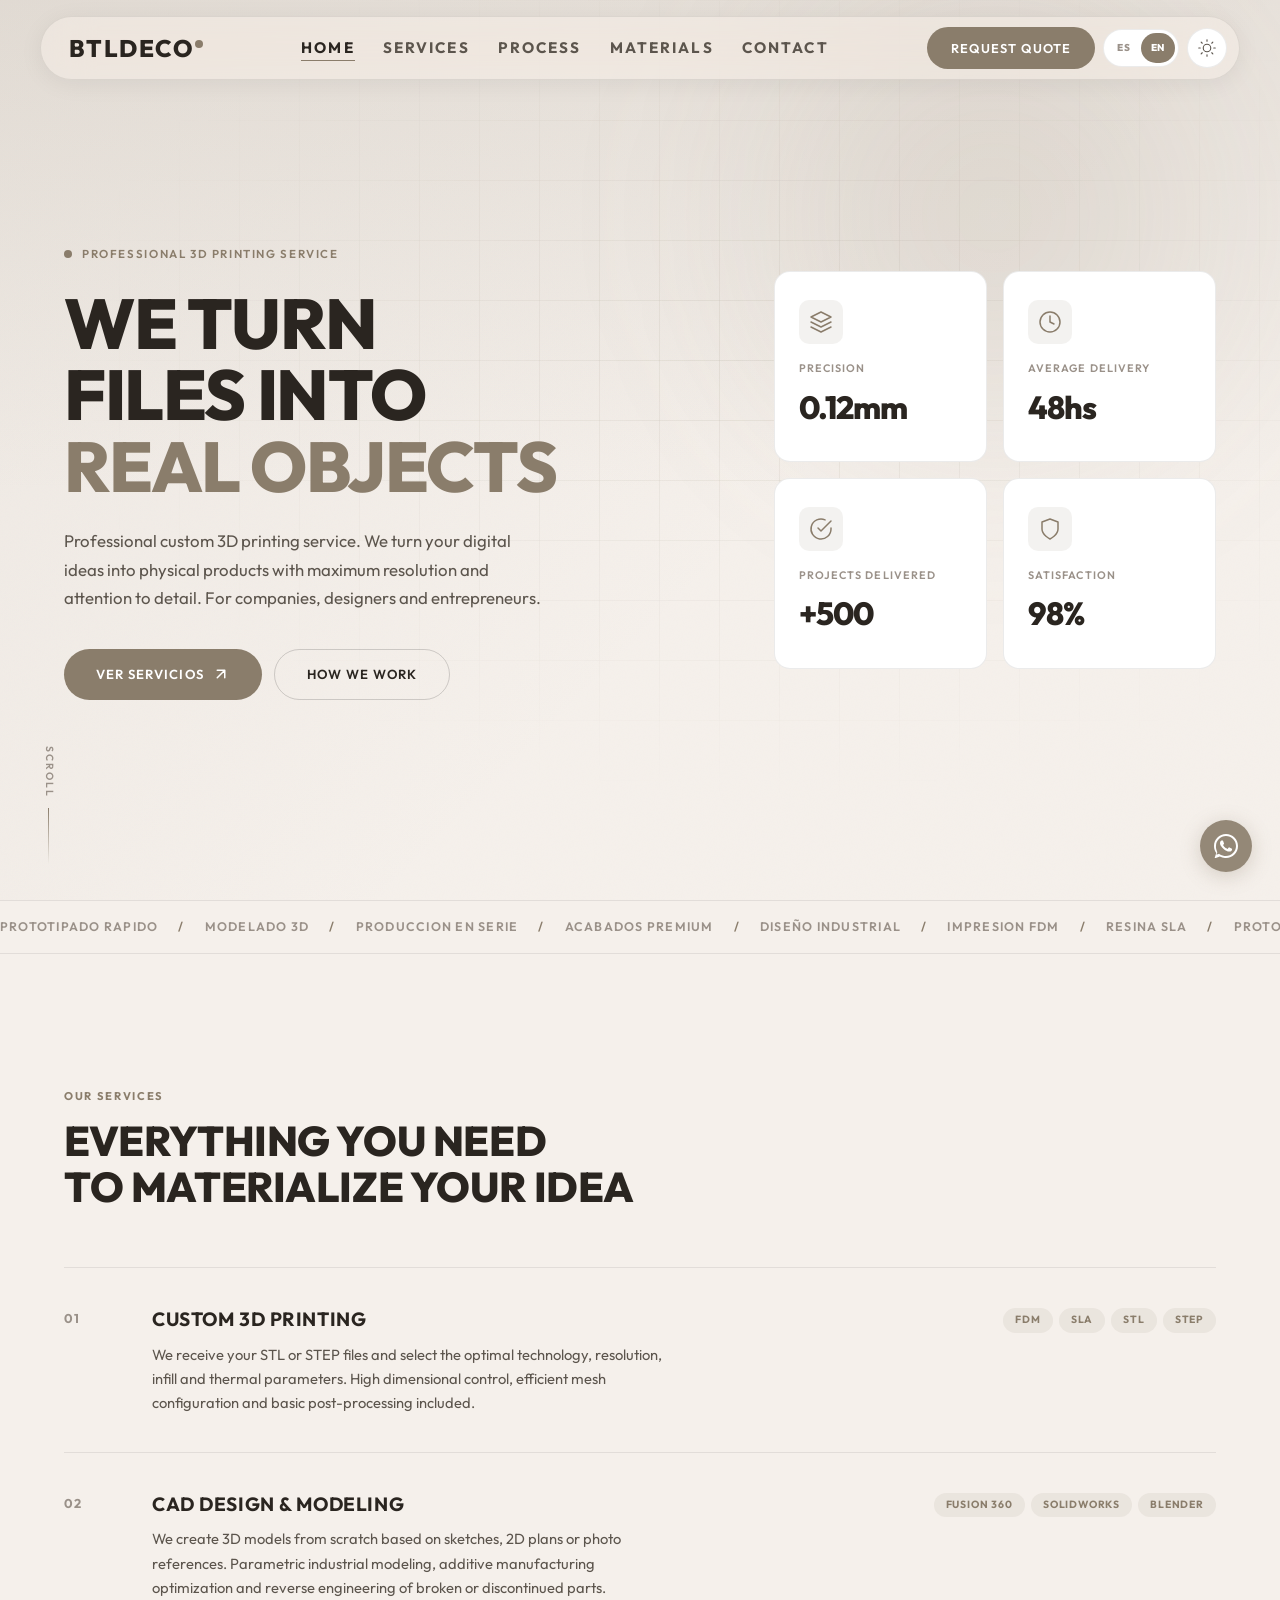
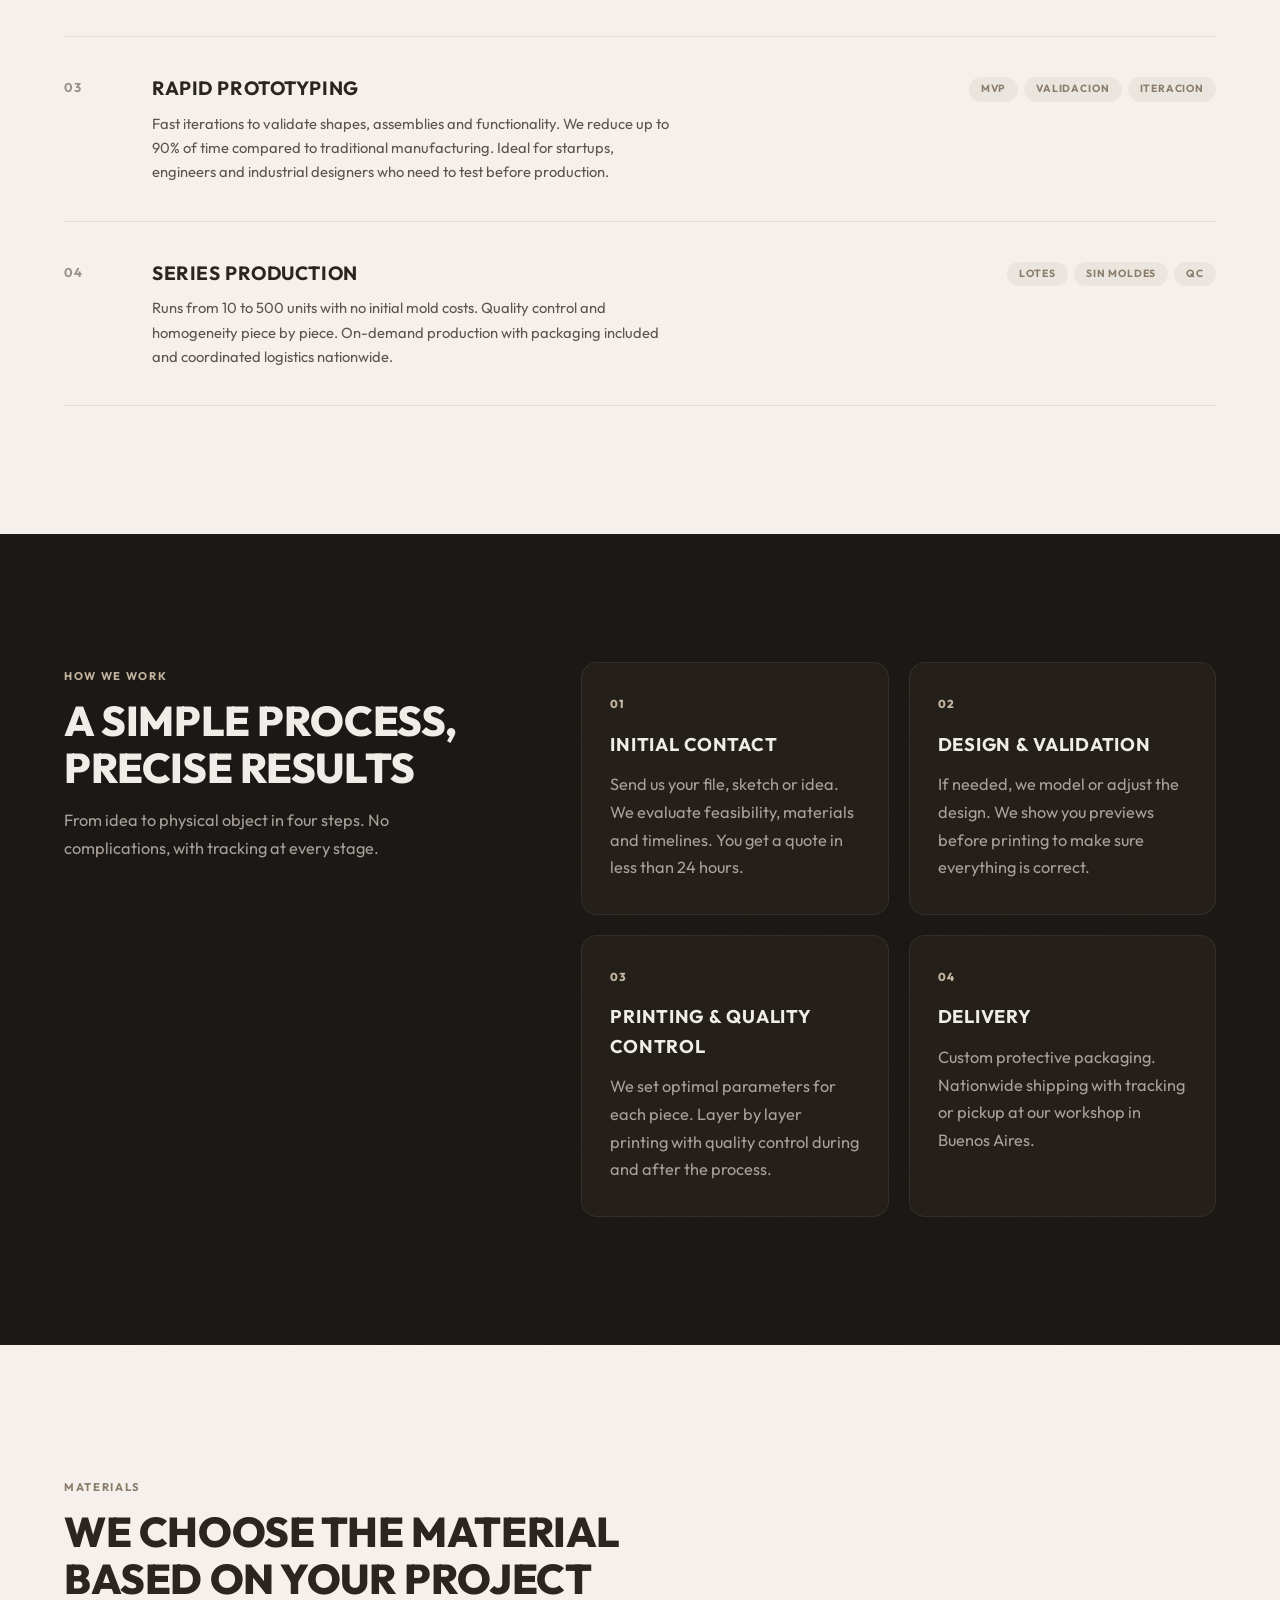
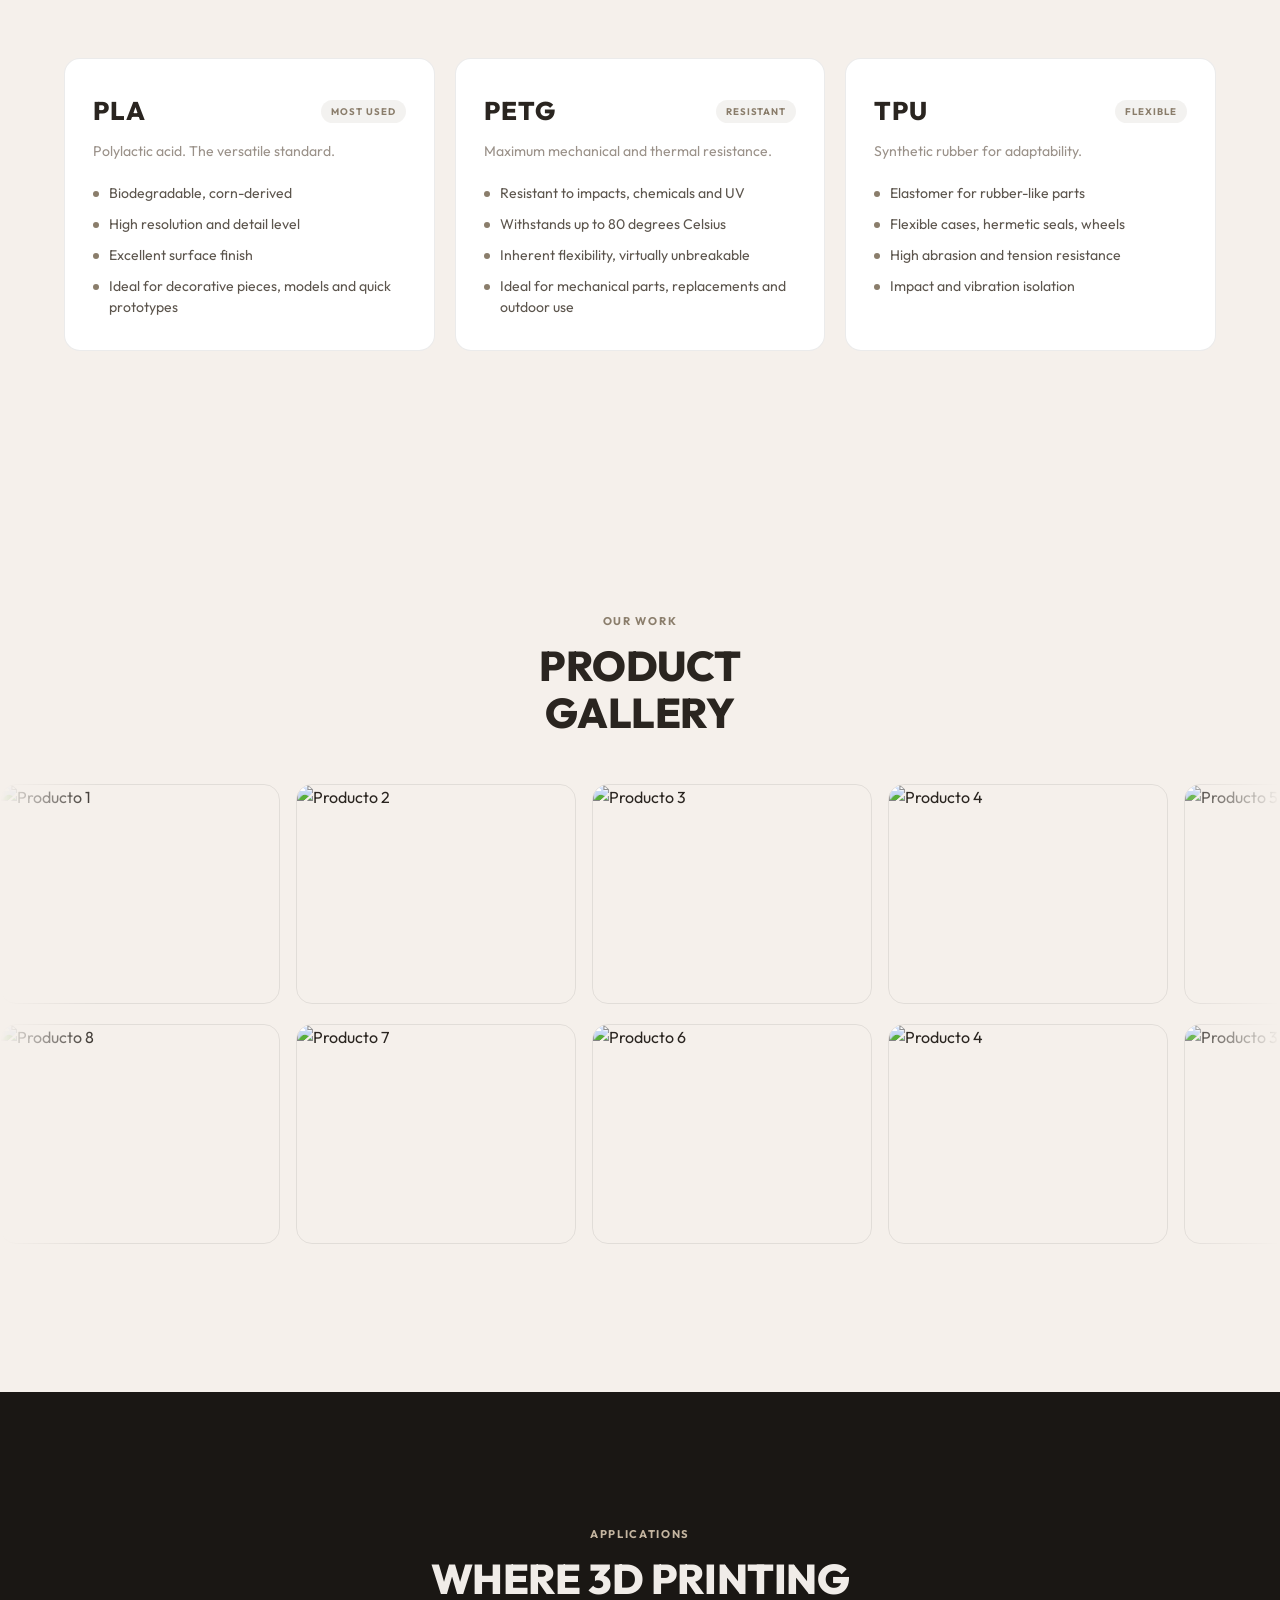
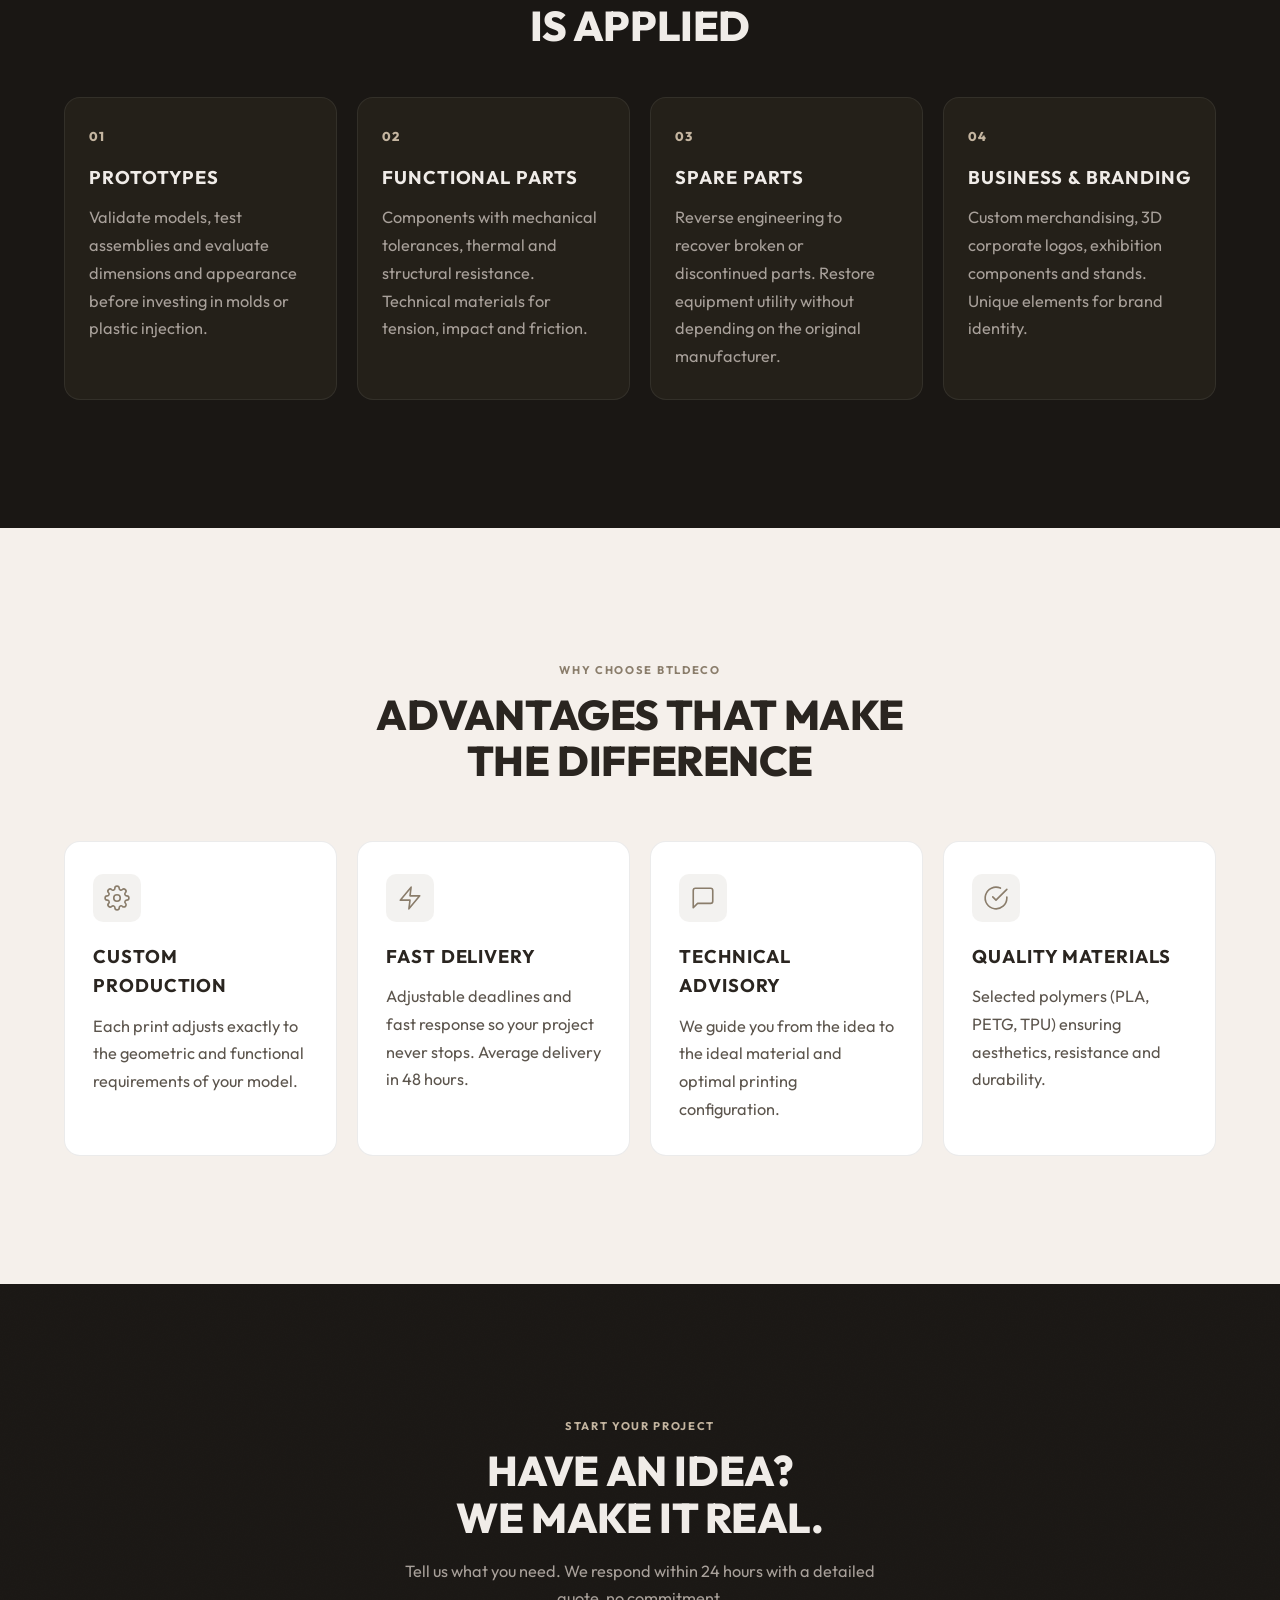
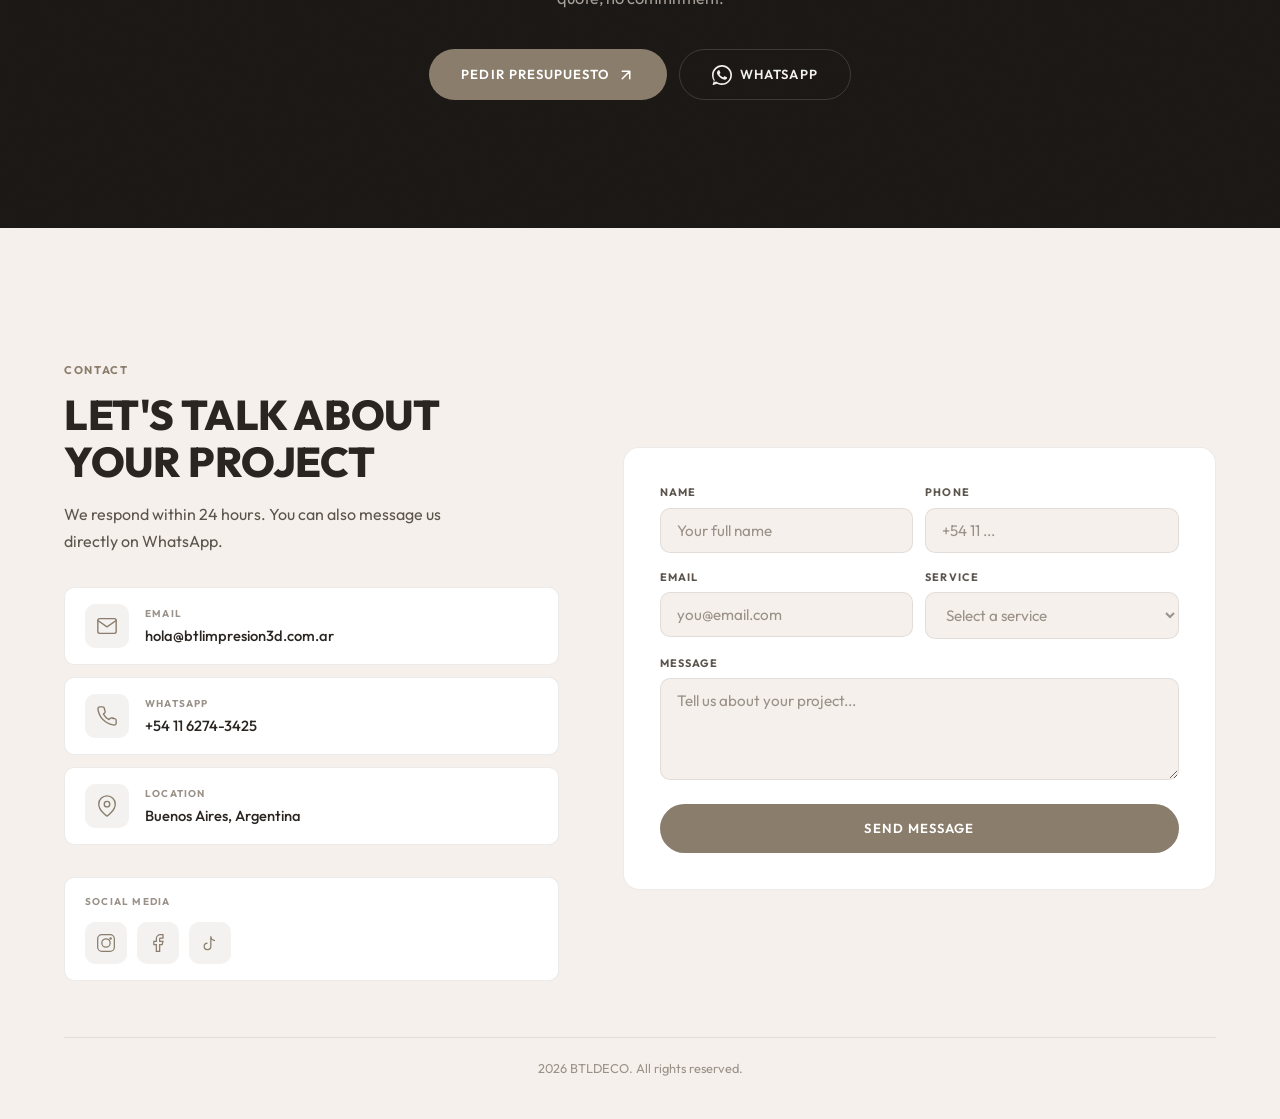
==== index.html @ 0b8bd638 "Initial commit: BTLDECO website with beige/grey/white palette and product gallery Rebranded from BTL" ====
<!DOCTYPE html>
<html lang="es" data-theme="light">
<head>
    <meta charset="UTF-8">
    <meta name="viewport" content="width=device-width, initial-scale=1.0">
    <title>BTLDECO — Servicios de Impresion 3D Profesional</title>
    <meta name="description" content="BTLDECO — Servicios profesionales de impresion 3D: prototipado, diseño, produccion en serie y acabados de alta calidad. Fabricacion local en Argentina.">
    <link rel="preconnect" href="https://fonts.googleapis.com">
    <link rel="preconnect" href="https://fonts.gstatic.com" crossorigin>
    <link href="https://fonts.googleapis.com/css2?family=Outfit:wght@300;400;500;600;700;800;900&display=swap" rel="stylesheet">
    <link rel="stylesheet" href="css/styles.css">
</head>
<body>

    <!-- NAVBAR -->
    <nav class="navbar" id="navbar">
        <div class="container navbar__inner">
            <a href="#" class="navbar__logo">BTLDECO<span class="logo-dot"></span></a>
            <ul class="navbar__links" id="navLinks">
                <li><a href="#inicio" data-i18n="nav-inicio">INICIO</a></li>
                <li><a href="#servicios" data-i18n="nav-servicios">SERVICIOS</a></li>
                <li><a href="#proceso" data-i18n="nav-proceso">PROCESO</a></li>
                <li><a href="#materiales" data-i18n="nav-materiales">MATERIALES</a></li>
                <li><a href="#contacto" data-i18n="nav-contacto">CONTACTO</a></li>
            </ul>
            <div class="navbar__actions">
                <a href="#contacto" class="btn btn--primary btn--sm" data-i18n="nav-cta">SOLICITAR PRESUPUESTO</a>
                <div class="lang-switch" id="langSwitch">
                    <button class="lang-switch__btn active" data-lang="es">ES</button>
                    <button class="lang-switch__btn" data-lang="en">EN</button>
                    <div class="lang-switch__indicator"></div>
                </div>
                <button class="theme-toggle" id="themeToggle" aria-label="Cambiar tema">
                    <svg class="theme-toggle__sun" width="18" height="18" viewBox="0 0 24 24" fill="none" stroke="currentColor" stroke-width="1.5" stroke-linecap="round"><circle cx="12" cy="12" r="5"/><line x1="12" y1="1" x2="12" y2="3"/><line x1="12" y1="21" x2="12" y2="23"/><line x1="4.22" y1="4.22" x2="5.64" y2="5.64"/><line x1="18.36" y1="18.36" x2="19.78" y2="19.78"/><line x1="1" y1="12" x2="3" y2="12"/><line x1="21" y1="12" x2="23" y2="12"/><line x1="4.22" y1="19.78" x2="5.64" y2="18.36"/><line x1="18.36" y1="5.64" x2="19.78" y2="4.22"/></svg>
                    <svg class="theme-toggle__moon" width="18" height="18" viewBox="0 0 24 24" fill="none" stroke="currentColor" stroke-width="1.5" stroke-linecap="round"><path d="M21 12.79A9 9 0 1111.21 3 7 7 0 0021 12.79z"/></svg>
                </button>
                <button class="navbar__toggle" id="navToggle" aria-label="Menu">
                    <span></span><span></span><span></span>
                </button>
            </div>
        </div>
    </nav>

    <!-- HERO -->
    <section class="hero" id="inicio">
        <div class="hero__noise"></div>
        <div class="container hero__grid">
            <div class="hero__content">
                <span class="hero__tag reveal">
                    <span class="pulse-dot"></span>
                    <span data-i18n="hero-tag">SERVICIO PROFESIONAL DE IMPRESION 3D</span>
                </span>
                <h1 class="hero__title reveal">
                    <span class="hero__title-line" data-i18n="hero-t1">CONVERTIMOS</span>
                    <span class="hero__title-line" data-i18n="hero-t2">ARCHIVOS EN</span>
                    <span class="hero__title-line hero__title-line--accent" data-i18n="hero-t3">OBJETOS REALES</span>
                </h1>
                <p class="hero__subtitle reveal" data-i18n="hero-sub">
                    Servicio profesional de impresion 3D a medida. Convertimos
                    tus ideas digitales en productos fisicos con la maxima
                    resolucion y cuidado del detalle. Para empresas, diseñadores
                    y emprendedores.
                </p>
                <div class="hero__cta reveal">
                    <a href="#servicios" class="btn btn--primary btn--lg">
                        VER SERVICIOS
                        <svg width="18" height="18" viewBox="0 0 24 24" fill="none" stroke="currentColor" stroke-width="2" stroke-linecap="round"><path d="M7 17L17 7M17 7H7M17 7v10"/></svg>
                    </a>
                    <a href="#proceso" class="btn btn--outline btn--lg" data-i18n="hero-btn2">COMO TRABAJAMOS</a>
                </div>
            </div>
            <div class="hero__visual reveal">
                <div class="hero__card hero__card--1">
                    <div class="hero__card-icon">
                        <svg width="24" height="24" viewBox="0 0 24 24" fill="none" stroke="currentColor" stroke-width="1.5" stroke-linecap="round" stroke-linejoin="round"><path d="M12 2L2 7l10 5 10-5-10-5z"/><path d="M2 17l10 5 10-5"/><path d="M2 12l10 5 10-5"/></svg>
                    </div>
                    <span class="hero__card-label" data-i18n="hero-c1-label">PRECISION</span>
                    <span class="hero__card-value">0.12mm</span>
                </div>
                <div class="hero__card hero__card--2">
                    <div class="hero__card-icon">
                        <svg width="24" height="24" viewBox="0 0 24 24" fill="none" stroke="currentColor" stroke-width="1.5" stroke-linecap="round" stroke-linejoin="round"><circle cx="12" cy="12" r="10"/><polyline points="12 6 12 12 16 14"/></svg>
                    </div>
                    <span class="hero__card-label" data-i18n="hero-c2-label">ENTREGA PROMEDIO</span>
                    <span class="hero__card-value">48hs</span>
                </div>
                <div class="hero__card hero__card--3">
                    <div class="hero__card-icon">
                        <svg width="24" height="24" viewBox="0 0 24 24" fill="none" stroke="currentColor" stroke-width="1.5" stroke-linecap="round" stroke-linejoin="round"><path d="M22 11.08V12a10 10 0 11-5.93-9.14"/><polyline points="22 4 12 14.01 9 11.01"/></svg>
                    </div>
                    <span class="hero__card-label" data-i18n="hero-c3-label">PROYECTOS ENTREGADOS</span>
                    <span class="hero__card-value">+<span data-count="500">0</span></span>
                </div>
                <div class="hero__card hero__card--4">
                    <div class="hero__card-icon">
                        <svg width="24" height="24" viewBox="0 0 24 24" fill="none" stroke="currentColor" stroke-width="1.5" stroke-linecap="round" stroke-linejoin="round"><path d="M12 22s8-4 8-10V5l-8-3-8 3v7c0 6 8 10 8 10z"/></svg>
                    </div>
                    <span class="hero__card-label" data-i18n="hero-c4-label">SATISFACCION</span>
                    <span class="hero__card-value"><span data-count="98">0</span>%</span>
                </div>
            </div>
        </div>
        <div class="hero__scroll">
            <span>SCROLL</span>
            <div class="hero__scroll-line"></div>
        </div>
    </section>

    <!-- MARQUEE -->
    <section class="marquee-section">
        <div class="marquee">
            <div class="marquee__track">
                <span>PROTOTIPADO RAPIDO</span><span class="marquee__sep">/</span>
                <span>MODELADO 3D</span><span class="marquee__sep">/</span>
                <span>PRODUCCION EN SERIE</span><span class="marquee__sep">/</span>
                <span>ACABADOS PREMIUM</span><span class="marquee__sep">/</span>
                <span>DISEÑO INDUSTRIAL</span><span class="marquee__sep">/</span>
                <span>IMPRESION FDM</span><span class="marquee__sep">/</span>
                <span>RESINA SLA</span><span class="marquee__sep">/</span>
                <span>PROTOTIPADO RAPIDO</span><span class="marquee__sep">/</span>
                <span>MODELADO 3D</span><span class="marquee__sep">/</span>
                <span>PRODUCCION EN SERIE</span><span class="marquee__sep">/</span>
                <span>ACABADOS PREMIUM</span><span class="marquee__sep">/</span>
                <span>DISEÑO INDUSTRIAL</span><span class="marquee__sep">/</span>
                <span>IMPRESION FDM</span><span class="marquee__sep">/</span>
                <span>RESINA SLA</span><span class="marquee__sep">/</span>
            </div>
        </div>
    </section>

    <!-- SERVICIOS -->
    <section class="section services" id="servicios">
        <div class="container">
            <div class="section__header reveal">
                <span class="section__tag" data-i18n="srv-tag">NUESTROS SERVICIOS</span>
                <h2 class="section__title" data-i18n="srv-title">TODO LO QUE NECESITAS<br>PARA MATERIALIZAR TU IDEA</h2>
            </div>

            <div class="services__list">
                <div class="service-row reveal">
                    <div class="service-row__number">01</div>
                    <div class="service-row__content">
                        <h3 class="service-row__title" data-i18n="srv1-t">IMPRESION 3D PERSONALIZADA</h3>
                        <p class="service-row__desc" data-i18n="srv1-d">Recibimos tus archivos STL o STEP y seleccionamos la tecnologia, resolucion, relleno y parametros termicos optimos. Alto control dimensional, configuracion de malla eficiente y post-procesado basico incluido.</p>
                    </div>
                    <div class="service-row__tags">
                        <span>FDM</span><span>SLA</span><span>STL</span><span>STEP</span>
                    </div>
                </div>
                <div class="service-row reveal">
                    <div class="service-row__number">02</div>
                    <div class="service-row__content">
                        <h3 class="service-row__title" data-i18n="srv2-t">DISEÑO Y MODELADO CAD</h3>
                        <p class="service-row__desc" data-i18n="srv2-d">Creamos modelos 3D desde cero a partir de bocetos, planos 2D o referencias fotograficas. Modelado parametrico industrial, optimizacion para manufactura aditiva e ingenieria inversa de piezas rotas o discontinuadas.</p>
                    </div>
                    <div class="service-row__tags">
                        <span>FUSION 360</span><span>SOLIDWORKS</span><span>BLENDER</span>
                    </div>
                </div>
                <div class="service-row reveal">
                    <div class="service-row__number">03</div>
                    <div class="service-row__content">
                        <h3 class="service-row__title" data-i18n="srv3-t">PROTOTIPADO RAPIDO</h3>
                        <p class="service-row__desc" data-i18n="srv3-d">Iteraciones veloces para validar formas, ensambles y funcionalidad. Reducimos hasta 90% los tiempos respecto a manufactura tradicional. Ideal para startups, ingenieros y diseñadores industriales que necesitan testear antes de producir.</p>
                    </div>
                    <div class="service-row__tags">
                        <span>MVP</span><span>VALIDACION</span><span>ITERACION</span>
                    </div>
                </div>
                <div class="service-row reveal">
                    <div class="service-row__number">04</div>
                    <div class="service-row__content">
                        <h3 class="service-row__title" data-i18n="srv4-t">PRODUCCION EN SERIE</h3>
                        <p class="service-row__desc" data-i18n="srv4-d">Tiradas de 10 a 500 unidades sin costo de moldes iniciales. Control de calidad y homogeneidad pieza por pieza. Produccion bajo demanda con packaging incluido y logistica coordinada a todo el pais.</p>
                    </div>
                    <div class="service-row__tags">
                        <span>LOTES</span><span>SIN MOLDES</span><span>QC</span>
                    </div>
                </div>
            </div>
        </div>
    </section>

    <!-- PROCESO (DARK) -->
    <section class="section process dark-section" id="proceso">
        <div class="process__noise"></div>
        <div class="container">
            <div class="process__layout">
                <div class="process__intro reveal">
                    <span class="section__tag" data-i18n="proc-tag">COMO TRABAJAMOS</span>
                    <h2 class="section__title" data-i18n="proc-title">UN PROCESO SIMPLE,<br>RESULTADOS PRECISOS</h2>
                    <p class="process__desc" data-i18n="proc-desc">De la idea al objeto fisico en cuatro pasos. Sin complicaciones, con seguimiento en cada etapa.</p>
                </div>
                <div class="process__steps">
                    <div class="process__step reveal">
                        <div class="process__step-number">01</div>
                        <h3 data-i18n="proc1-t">CONTACTO INICIAL</h3>
                        <p data-i18n="proc1-d">Nos envias tu archivo, boceto o idea. Evaluamos viabilidad, materiales y tiempos. Te pasamos presupuesto en menos de 24hs.</p>
                    </div>
                    <div class="process__step reveal">
                        <div class="process__step-number">02</div>
                        <h3 data-i18n="proc2-t">DISEÑO Y VALIDACION</h3>
                        <p data-i18n="proc2-d">Si es necesario, modelamos o ajustamos el diseño. Te mostramos previsualizaciones antes de imprimir para asegurar que todo esta correcto.</p>
                    </div>
                    <div class="process__step reveal">
                        <div class="process__step-number">03</div>
                        <h3 data-i18n="proc3-t">IMPRESION Y CONTROL</h3>
                        <p data-i18n="proc3-d">Configuramos parametros optimos para cada pieza. Impresion capa por capa con control de calidad durante y despues del proceso.</p>
                    </div>
                    <div class="process__step reveal">
                        <div class="process__step-number">04</div>
                        <h3 data-i18n="proc4-t">ENTREGA</h3>
                        <p data-i18n="proc4-d">Embalaje protector a medida. Envios a todo el pais con seguimiento o retiro en nuestro taller en Buenos Aires.</p>
                    </div>
                </div>
            </div>
        </div>
    </section>

    <!-- MATERIALES -->
    <section class="section materials" id="materiales">
        <div class="container">
            <div class="section__header reveal">
                <span class="section__tag" data-i18n="mat-tag">MATERIALES</span>
                <h2 class="section__title" data-i18n="mat-title">ELEGIMOS EL MATERIAL<br>SEGUN TU PROYECTO</h2>
            </div>
            <div class="materials__grid">
                <div class="material-card reveal">
                    <div class="material-card__header">
                        <span class="material-card__name">PLA</span>
                        <span class="material-card__badge" data-i18n="mat1-badge">MAS USADO</span>
                    </div>
                    <p class="material-card__subtitle" data-i18n="mat1-sub">Acido polilactico. El estandar versatil.</p>
                    <ul class="material-card__list">
                        <li data-i18n="mat1-l1">Biodegradable, derivado del maiz</li>
                        <li data-i18n="mat1-l2">Alta resolucion y nivel de detalle</li>
                        <li data-i18n="mat1-l3">Excelente acabado superficial</li>
                        <li data-i18n="mat1-l4">Ideal para piezas decorativas, maquetas y prototipos rapidos</li>
                    </ul>
                </div>
                <div class="material-card reveal">
                    <div class="material-card__header">
                        <span class="material-card__name">PETG</span>
                        <span class="material-card__badge" data-i18n="mat2-badge">RESISTENTE</span>
                    </div>
                    <p class="material-card__subtitle" data-i18n="mat2-sub">Maxima resistencia mecanica y termica.</p>
                    <ul class="material-card__list">
                        <li data-i18n="mat2-l1">Resistente a impactos, quimicos y UV</li>
                        <li data-i18n="mat2-l2">Soporta hasta 80 grados centigrados</li>
                        <li data-i18n="mat2-l3">Flexibilidad inherente, practicamente irrompible</li>
                        <li data-i18n="mat2-l4">Ideal para piezas mecanicas, repuestos y uso exterior</li>
                    </ul>
                </div>
                <div class="material-card reveal">
                    <div class="material-card__header">
                        <span class="material-card__name">TPU</span>
                        <span class="material-card__badge" data-i18n="mat3-badge">FLEXIBLE</span>
                    </div>
                    <p class="material-card__subtitle" data-i18n="mat3-sub">Caucho sintetico para adaptabilidad.</p>
                    <ul class="material-card__list">
                        <li data-i18n="mat3-l1">Elastomero para piezas tipo goma</li>
                        <li data-i18n="mat3-l2">Fundas flexibles, sellos hermeticos, ruedas</li>
                        <li data-i18n="mat3-l3">Alta resistencia a abrasion y tension</li>
                        <li data-i18n="mat3-l4">Aislacion de impactos y vibraciones</li>
                    </ul>
                </div>
            </div>
        </div>
    </section>

    <!-- GALERIA DE PRODUCTOS -->
    <section class="gallery" id="galeria">
        <div class="container">
            <div class="section__header reveal">
                <span class="section__tag" data-i18n="gal-tag">NUESTROS TRABAJOS</span>
                <h2 class="section__title" data-i18n="gal-title">GALERIA DE<br>PRODUCTOS</h2>
            </div>
        </div>
        <!-- Fila 1: scroll hacia la izquierda -->
        <div class="gallery__track-wrapper">
            <div class="gallery__track gallery__track--left" id="galleryTrack1">
                <div class="gallery__item"><img src="https://images.unsplash.com/photo-1581092160607-ee22621dd758?w=600&h=400&fit=crop" alt="Producto 1"></div>
                <div class="gallery__item"><img src="https://images.unsplash.com/photo-1581092162384-8987c1d64718?w=600&h=400&fit=crop" alt="Producto 2"></div>
                <div class="gallery__item"><img src="https://images.unsplash.com/photo-1611117775350-ac3950990e76?w=600&h=400&fit=crop" alt="Producto 3"></div>
                <div class="gallery__item"><img src="https://images.unsplash.com/photo-1563520239648-a24e51d4b570?w=600&h=400&fit=crop" alt="Producto 4"></div>
                <div class="gallery__item"><img src="https://images.unsplash.com/photo-1581092160607-ee22621dd758?w=600&h=400&fit=crop" alt="Producto 5"></div>
                <div class="gallery__item"><img src="https://images.unsplash.com/photo-1581092795360-fd1ca04f0952?w=600&h=400&fit=crop" alt="Producto 6"></div>
                <div class="gallery__item"><img src="https://images.unsplash.com/photo-1631857089055-710be67ede6e?w=600&h=400&fit=crop" alt="Producto 7"></div>
                <div class="gallery__item"><img src="https://images.unsplash.com/photo-1617791160588-241658c0f566?w=600&h=400&fit=crop" alt="Producto 8"></div>
                <!-- Duplicados para loop infinito -->
                <div class="gallery__item"><img src="https://images.unsplash.com/photo-1581092160607-ee22621dd758?w=600&h=400&fit=crop" alt="Producto 1"></div>
                <div class="gallery__item"><img src="https://images.unsplash.com/photo-1581092162384-8987c1d64718?w=600&h=400&fit=crop" alt="Producto 2"></div>
                <div class="gallery__item"><img src="https://images.unsplash.com/photo-1611117775350-ac3950990e76?w=600&h=400&fit=crop" alt="Producto 3"></div>
                <div class="gallery__item"><img src="https://images.unsplash.com/photo-1563520239648-a24e51d4b570?w=600&h=400&fit=crop" alt="Producto 4"></div>
                <div class="gallery__item"><img src="https://images.unsplash.com/photo-1581092160607-ee22621dd758?w=600&h=400&fit=crop" alt="Producto 5"></div>
                <div class="gallery__item"><img src="https://images.unsplash.com/photo-1581092795360-fd1ca04f0952?w=600&h=400&fit=crop" alt="Producto 6"></div>
                <div class="gallery__item"><img src="https://images.unsplash.com/photo-1631857089055-710be67ede6e?w=600&h=400&fit=crop" alt="Producto 7"></div>
                <div class="gallery__item"><img src="https://images.unsplash.com/photo-1617791160588-241658c0f566?w=600&h=400&fit=crop" alt="Producto 8"></div>
            </div>
        </div>
        <!-- Fila 2: scroll hacia la derecha -->
        <div class="gallery__track-wrapper">
            <div class="gallery__track gallery__track--right" id="galleryTrack2">
                <div class="gallery__item"><img src="https://images.unsplash.com/photo-1617791160588-241658c0f566?w=600&h=400&fit=crop" alt="Producto 8"></div>
                <div class="gallery__item"><img src="https://images.unsplash.com/photo-1631857089055-710be67ede6e?w=600&h=400&fit=crop" alt="Producto 7"></div>
                <div class="gallery__item"><img src="https://images.unsplash.com/photo-1581092795360-fd1ca04f0952?w=600&h=400&fit=crop" alt="Producto 6"></div>
                <div class="gallery__item"><img src="https://images.unsplash.com/photo-1563520239648-a24e51d4b570?w=600&h=400&fit=crop" alt="Producto 4"></div>
                <div class="gallery__item"><img src="https://images.unsplash.com/photo-1611117775350-ac3950990e76?w=600&h=400&fit=crop" alt="Producto 3"></div>
                <div class="gallery__item"><img src="https://images.unsplash.com/photo-1581092162384-8987c1d64718?w=600&h=400&fit=crop" alt="Producto 2"></div>
                <div class="gallery__item"><img src="https://images.unsplash.com/photo-1581092160607-ee22621dd758?w=600&h=400&fit=crop" alt="Producto 1"></div>
                <div class="gallery__item"><img src="https://images.unsplash.com/photo-1581092160607-ee22621dd758?w=600&h=400&fit=crop" alt="Producto 5"></div>
                <!-- Duplicados para loop infinito -->
                <div class="gallery__item"><img src="https://images.unsplash.com/photo-1617791160588-241658c0f566?w=600&h=400&fit=crop" alt="Producto 8"></div>
                <div class="gallery__item"><img src="https://images.unsplash.com/photo-1631857089055-710be67ede6e?w=600&h=400&fit=crop" alt="Producto 7"></div>
                <div class="gallery__item"><img src="https://images.unsplash.com/photo-1581092795360-fd1ca04f0952?w=600&h=400&fit=crop" alt="Producto 6"></div>
                <div class="gallery__item"><img src="https://images.unsplash.com/photo-1563520239648-a24e51d4b570?w=600&h=400&fit=crop" alt="Producto 4"></div>
                <div class="gallery__item"><img src="https://images.unsplash.com/photo-1611117775350-ac3950990e76?w=600&h=400&fit=crop" alt="Producto 3"></div>
                <div class="gallery__item"><img src="https://images.unsplash.com/photo-1581092162384-8987c1d64718?w=600&h=400&fit=crop" alt="Producto 2"></div>
                <div class="gallery__item"><img src="https://images.unsplash.com/photo-1581092160607-ee22621dd758?w=600&h=400&fit=crop" alt="Producto 1"></div>
                <div class="gallery__item"><img src="https://images.unsplash.com/photo-1581092160607-ee22621dd758?w=600&h=400&fit=crop" alt="Producto 5"></div>
            </div>
        </div>
    </section>

    <!-- APLICACIONES (DARK) -->
    <section class="section applications dark-section">
        <div class="container">
            <div class="section__header reveal" style="text-align:center;margin-bottom:48px;">
                <span class="section__tag" data-i18n="app-tag">APLICACIONES</span>
                <h2 class="section__title" data-i18n="app-title">DONDE SE APLICA<br>LA IMPRESION 3D</h2>
            </div>
            <div class="applications__grid">
                <div class="application reveal">
                    <span class="application__number">01</span>
                    <h3 data-i18n="app1-t">PROTOTIPOS</h3>
                    <p data-i18n="app1-d">Valida modelos, testea ensambles y evalua dimensiones y apariencia antes de invertir en moldes o inyeccion plastica.</p>
                </div>
                <div class="application reveal">
                    <span class="application__number">02</span>
                    <h3 data-i18n="app2-t">PIEZAS FUNCIONALES</h3>
                    <p data-i18n="app2-d">Componentes con tolerancias mecanicas, resistencia termica y estructural. Materiales tecnicos para tension, impacto y friccion.</p>
                </div>
                <div class="application reveal">
                    <span class="application__number">03</span>
                    <h3 data-i18n="app3-t">REPUESTOS</h3>
                    <p data-i18n="app3-d">Ingenieria inversa para recuperar piezas rotas o discontinuadas. Restaura la utilidad de equipos sin depender del fabricante original.</p>
                </div>
                <div class="application reveal">
                    <span class="application__number">04</span>
                    <h3 data-i18n="app4-t">NEGOCIOS Y BRANDING</h3>
                    <p data-i18n="app4-d">Merchandising personalizado, logos corporativos 3D, componentes de exhibicion y stands. Elementos unicos para identidad de marca.</p>
                </div>
            </div>
        </div>
    </section>

    <!-- POR QUE ELEGIRNOS -->
    <section class="section why-us">
        <div class="container">
            <div class="section__header reveal" style="text-align:center;margin-bottom:56px;">
                <span class="section__tag" data-i18n="why-tag">POR QUE ELEGIR BTLDECO</span>
                <h2 class="section__title" data-i18n="why-title">VENTAJAS QUE MARCAN<br>LA DIFERENCIA</h2>
            </div>
            <div class="why-us__grid">
                <div class="why-us__card reveal">
                    <div class="why-us__card-icon">
                        <svg width="26" height="26" viewBox="0 0 24 24" fill="none" stroke="currentColor" stroke-width="1.5" stroke-linecap="round" stroke-linejoin="round"><circle cx="12" cy="12" r="3"/><path d="M19.4 15a1.65 1.65 0 00.33 1.82l.06.06a2 2 0 010 2.83 2 2 0 01-2.83 0l-.06-.06a1.65 1.65 0 00-1.82-.33 1.65 1.65 0 00-1 1.51V21a2 2 0 01-4 0v-.09A1.65 1.65 0 009 19.4a1.65 1.65 0 00-1.82.33l-.06.06a2 2 0 01-2.83-2.83l.06-.06A1.65 1.65 0 004.68 15a1.65 1.65 0 00-1.51-1H3a2 2 0 010-4h.09A1.65 1.65 0 004.6 9a1.65 1.65 0 00-.33-1.82l-.06-.06a2 2 0 012.83-2.83l.06.06A1.65 1.65 0 009 4.68a1.65 1.65 0 001-1.51V3a2 2 0 014 0v.09a1.65 1.65 0 001 1.51 1.65 1.65 0 001.82-.33l.06-.06a2 2 0 012.83 2.83l-.06.06A1.65 1.65 0 0019.4 9a1.65 1.65 0 001.51 1H21a2 2 0 010 4h-.09a1.65 1.65 0 00-1.51 1z"/></svg>
                    </div>
                    <h3 data-i18n="why1-t">PRODUCCION PERSONALIZADA</h3>
                    <p data-i18n="why1-d">Cada impresion se ajusta exactamente a los requerimientos geometricos y funcionales de tu modelo.</p>
                </div>
                <div class="why-us__card reveal">
                    <div class="why-us__card-icon">
                        <svg width="26" height="26" viewBox="0 0 24 24" fill="none" stroke="currentColor" stroke-width="1.5" stroke-linecap="round" stroke-linejoin="round"><polygon points="13 2 3 14 12 14 11 22 21 10 12 10 13 2"/></svg>
                    </div>
                    <h3 data-i18n="why2-t">ENTREGAS RAPIDAS</h3>
                    <p data-i18n="why2-d">Plazos ajustables y velocidad de respuesta para que tu proyecto no se detenga. Entrega promedio en 48hs.</p>
                </div>
                <div class="why-us__card reveal">
                    <div class="why-us__card-icon">
                        <svg width="26" height="26" viewBox="0 0 24 24" fill="none" stroke="currentColor" stroke-width="1.5" stroke-linecap="round" stroke-linejoin="round"><path d="M21 15a2 2 0 01-2 2H7l-4 4V5a2 2 0 012-2h14a2 2 0 012 2z"/></svg>
                    </div>
                    <h3 data-i18n="why3-t">ASESORAMIENTO TECNICO</h3>
                    <p data-i18n="why3-d">Te acompañamos desde la idea hasta el material ideal y la configuracion de impresion optima.</p>
                </div>
                <div class="why-us__card reveal">
                    <div class="why-us__card-icon">
                        <svg width="26" height="26" viewBox="0 0 24 24" fill="none" stroke="currentColor" stroke-width="1.5" stroke-linecap="round" stroke-linejoin="round"><path d="M22 11.08V12a10 10 0 11-5.93-9.14"/><polyline points="22 4 12 14.01 9 11.01"/></svg>
                    </div>
                    <h3 data-i18n="why4-t">MATERIALES DE CALIDAD</h3>
                    <p data-i18n="why4-d">Polimeros seleccionados (PLA, PETG, TPU) garantizando estetica, resistencia y durabilidad.</p>
                </div>
            </div>
        </div>
    </section>

    <!-- CTA (DARK) -->
    <section class="section cta-section dark-section">
        <div class="cta-section__noise"></div>
        <div class="container">
            <div class="cta-block reveal">
                <span class="section__tag" data-i18n="cta-tag">EMPEZA TU PROYECTO</span>
                <h2 class="section__title" data-i18n="cta-title">¿TENES UNA IDEA?<br>LA HACEMOS REALIDAD.</h2>
                <p class="cta-block__desc" data-i18n="cta-desc">Contanos que necesitas. Te respondemos en menos de 24 horas con un presupuesto detallado y sin compromiso.</p>
                <div class="cta-block__actions">
                    <a href="#contacto" class="btn btn--primary btn--lg">
                        PEDIR PRESUPUESTO
                        <svg width="18" height="18" viewBox="0 0 24 24" fill="none" stroke="currentColor" stroke-width="2" stroke-linecap="round"><path d="M7 17L17 7M17 7H7M17 7v10"/></svg>
                    </a>
                    <a href="https://wa.me/5491162743425" target="_blank" class="btn btn--outline-light btn--lg">
                        <svg width="20" height="20" viewBox="0 0 24 24" fill="currentColor"><path d="M17.472 14.382c-.297-.149-1.758-.867-2.03-.967-.273-.099-.471-.148-.67.15-.197.297-.767.966-.94 1.164-.173.199-.347.223-.644.075-.297-.15-1.255-.463-2.39-1.475-.883-.788-1.48-1.761-1.653-2.059-.173-.297-.018-.458.13-.606.134-.133.298-.347.446-.52.149-.174.198-.298.298-.497.099-.198.05-.371-.025-.52-.075-.149-.669-1.612-.916-2.207-.242-.579-.487-.5-.669-.51-.173-.008-.371-.01-.57-.01-.198 0-.52.074-.792.372-.272.297-1.04 1.016-1.04 2.479 0 1.462 1.065 2.875 1.213 3.074.149.198 2.096 3.2 5.077 4.487.709.306 1.262.489 1.694.625.712.227 1.36.195 1.871.118.571-.085 1.758-.719 2.006-1.413.248-.694.248-1.289.173-1.413-.074-.124-.272-.198-.57-.347z"/><path d="M12 0C5.373 0 0 5.373 0 12c0 2.625.846 5.059 2.284 7.034L.789 23.492a.5.5 0 00.611.611l4.458-1.495A11.952 11.952 0 0012 24c6.627 0 12-5.373 12-12S18.627 0 12 0zm0 22c-2.37 0-4.567-.68-6.434-1.852l-.448-.29-2.648.888.888-2.648-.29-.448A9.96 9.96 0 012 12C2 6.486 6.486 2 12 2s10 4.486 10 10-4.486 10-10 10z"/></svg>
                        WHATSAPP
                    </a>
                </div>
            </div>
        </div>
    </section>

    <!-- CONTACTO -->
    <section class="section contact" id="contacto">
        <div class="container">
            <div class="contact__grid">
                <div class="contact__info reveal">
                    <span class="section__tag" data-i18n="ct-tag">CONTACTO</span>
                    <h2 class="section__title" data-i18n="ct-title">HABLEMOS DE<br>TU PROYECTO</h2>
                    <p class="contact__desc" data-i18n="ct-desc">Respondemos en menos de 24hs. Tambien podes escribirnos directo por WhatsApp.</p>

                    <div class="contact__cards">
                        <a href="mailto:hola@btlimpresion3d.com.ar" class="contact-card">
                            <div class="contact-card__icon">
                                <svg width="22" height="22" viewBox="0 0 24 24" fill="none" stroke="currentColor" stroke-width="1.5" stroke-linecap="round" stroke-linejoin="round"><path d="M4 4h16c1.1 0 2 .9 2 2v12c0 1.1-.9 2-2 2H4c-1.1 0-2-.9-2-2V6c0-1.1.9-2 2-2z"/><polyline points="22,6 12,13 2,6"/></svg>
                            </div>
                            <div>
                                <span class="contact-card__label" data-i18n="ct-label-email">EMAIL</span>
                                <span class="contact-card__value">hola@btlimpresion3d.com.ar</span>
                            </div>
                        </a>
                        <a href="https://wa.me/5491162743425" target="_blank" class="contact-card">
                            <div class="contact-card__icon">
                                <svg width="22" height="22" viewBox="0 0 24 24" fill="none" stroke="currentColor" stroke-width="1.5" stroke-linecap="round" stroke-linejoin="round"><path d="M22 16.92v3a2 2 0 01-2.18 2 19.79 19.79 0 01-8.63-3.07 19.5 19.5 0 01-6-6 19.79 19.79 0 01-3.07-8.67A2 2 0 014.11 2h3a2 2 0 012 1.72c.127.96.361 1.903.7 2.81a2 2 0 01-.45 2.11L8.09 9.91a16 16 0 006 6l1.27-1.27a2 2 0 012.11-.45c.907.339 1.85.573 2.81.7A2 2 0 0122 16.92z"/></svg>
                            </div>
                            <div>
                                <span class="contact-card__label" data-i18n="ct-label-phone">WHATSAPP</span>
                                <span class="contact-card__value">+54 11 6274-3425</span>
                            </div>
                        </a>
                        <div class="contact-card">
                            <div class="contact-card__icon">
                                <svg width="22" height="22" viewBox="0 0 24 24" fill="none" stroke="currentColor" stroke-width="1.5" stroke-linecap="round" stroke-linejoin="round"><path d="M21 10c0 7-9 13-9 13s-9-6-9-13a9 9 0 0118 0z"/><circle cx="12" cy="10" r="3"/></svg>
                            </div>
                            <div>
                                <span class="contact-card__label" data-i18n="ct-label-location">UBICACION</span>
                                <span class="contact-card__value">Buenos Aires, Argentina</span>
                            </div>
                        </div>
                    </div>

                    <div class="contact__social-card">
                        <span class="contact-card__label" data-i18n="ct-label-social">REDES SOCIALES</span>
                        <div class="contact__social">
                            <a href="#" aria-label="Instagram">
                                <svg width="20" height="20" viewBox="0 0 24 24" fill="none" stroke="currentColor" stroke-width="1.5"><rect x="2" y="2" width="20" height="20" rx="5"/><circle cx="12" cy="12" r="5"/><circle cx="17.5" cy="6.5" r="1.5" fill="currentColor" stroke="none"/></svg>
                            </a>
                            <a href="#" aria-label="Facebook">
                                <svg width="20" height="20" viewBox="0 0 24 24" fill="none" stroke="currentColor" stroke-width="1.5"><path d="M18 2h-3a5 5 0 00-5 5v3H7v4h3v8h4v-8h3l1-4h-4V7a1 1 0 011-1h3z"/></svg>
                            </a>
                            <a href="#" aria-label="TikTok">
                                <svg width="20" height="20" viewBox="0 0 24 24" fill="none" stroke="currentColor" stroke-width="1.5"><path d="M9 12a4 4 0 104 4V4a5 5 0 005 5"/></svg>
                            </a>
                        </div>
                    </div>
                </div>
                <form class="contact__form reveal">
                    <div class="form-row">
                        <div class="form-group">
                            <label for="name" data-i18n="ct-label-name">NOMBRE</label>
                            <input type="text" id="name" placeholder="Tu nombre completo" data-i18n-ph="ct-ph-name" required>
                        </div>
                        <div class="form-group">
                            <label for="phone" data-i18n="ct-label-phone2">TELEFONO</label>
                            <input type="tel" id="phone" placeholder="+54 11 ..." data-i18n-ph="ct-ph-phone">
                        </div>
                    </div>
                    <div class="form-row">
                        <div class="form-group">
                            <label for="email" data-i18n="ct-label-email">EMAIL</label>
                            <input type="email" id="email" placeholder="tu@email.com" data-i18n-ph="ct-ph-email" required>
                        </div>
                        <div class="form-group">
                            <label for="service" data-i18n="ct-label-service">SERVICIO</label>
                            <select id="service">
                                <option value="" disabled selected data-i18n="ct-ph-service">Selecciona un servicio</option>
                                <option data-i18n="ct-opt1">Impresion 3D personalizada</option>
                                <option data-i18n="ct-opt2">Diseño y modelado 3D</option>
                                <option data-i18n="ct-opt3">Prototipado rapido</option>
                                <option data-i18n="ct-opt4">Produccion en serie</option>
                                <option data-i18n="ct-opt5">Acabado y post-procesado</option>
                                <option data-i18n="ct-opt6">Consulta general</option>
                            </select>
                        </div>
                    </div>
                    <div class="form-group">
                        <label for="message" data-i18n="ct-label-msg">MENSAJE</label>
                        <textarea id="message" rows="4" placeholder="Contanos sobre tu proyecto..." data-i18n-ph="ct-ph-msg"></textarea>
                    </div>
                    <button type="submit" class="btn btn--primary btn--lg btn--full" data-i18n="ct-btn">
                        ENVIAR MENSAJE
                        <svg width="18" height="18" viewBox="0 0 24 24" fill="none" stroke="currentColor" stroke-width="2" stroke-linecap="round"><line x1="22" y1="2" x2="11" y2="13"/><polygon points="22 2 15 22 11 13 2 9 22 2"/></svg>
                    </button>
                </form>
            </div>
            <div class="contact__bottom">
                <p data-i18n="ct-copy">2026 BTLDECO. Todos los derechos reservados.</p>
            </div>
        </div>
    </section>

    <!-- FLOATING BUTTONS -->
    <a href="https://wa.me/5491162743425" target="_blank" class="float-btn float-btn--wa" aria-label="WhatsApp">
        <svg width="24" height="24" viewBox="0 0 24 24" fill="#fff"><path d="M17.472 14.382c-.297-.149-1.758-.867-2.03-.967-.273-.099-.471-.148-.67.15-.197.297-.767.966-.94 1.164-.173.199-.347.223-.644.075-.297-.15-1.255-.463-2.39-1.475-.883-.788-1.48-1.761-1.653-2.059-.173-.297-.018-.458.13-.606.134-.133.298-.347.446-.52.149-.174.198-.298.298-.497.099-.198.05-.371-.025-.52-.075-.149-.669-1.612-.916-2.207-.242-.579-.487-.5-.669-.51-.173-.008-.371-.01-.57-.01-.198 0-.52.074-.792.372-.272.297-1.04 1.016-1.04 2.479 0 1.462 1.065 2.875 1.213 3.074.149.198 2.096 3.2 5.077 4.487.709.306 1.262.489 1.694.625.712.227 1.36.195 1.871.118.571-.085 1.758-.719 2.006-1.413.248-.694.248-1.289.173-1.413-.074-.124-.272-.198-.57-.347z"/><path d="M12 0C5.373 0 0 5.373 0 12c0 2.625.846 5.059 2.284 7.034L.789 23.492a.5.5 0 00.611.611l4.458-1.495A11.952 11.952 0 0012 24c6.627 0 12-5.373 12-12S18.627 0 12 0zm0 22c-2.37 0-4.567-.68-6.434-1.852l-.448-.29-2.648.888.888-2.648-.29-.448A9.96 9.96 0 012 12C2 6.486 6.486 2 12 2s10 4.486 10 10-4.486 10-10 10z"/></svg>
    </a>
    <button class="float-btn float-btn--top" id="scrollTop" aria-label="Volver arriba">
        <svg width="22" height="22" viewBox="0 0 24 24" fill="none" stroke="#fff" stroke-width="2.5" stroke-linecap="round" stroke-linejoin="round"><path d="M18 15l-6-6-6 6"/></svg>
    </button>

    <!-- LIGHTBOX -->
    <div class="lightbox" id="lightbox">
        <button class="lightbox__close" id="lightboxClose">&times;</button>
        <img class="lightbox__img" id="lightboxImg" src="" alt="Vista ampliada">
    </div>

    <script src="js/main.js"></script>
</body>
</html>
---- css/styles.css ----
/* ============================================================
   BTL IMPRESION 3D — DESIGN SYSTEM
   Font: Outfit | Light/Dark theme | Emerald accent
   ============================================================ */

*, *::before, *::after { box-sizing: border-box; margin: 0; padding: 0; }

/* --- SCROLLBAR --- */
::-webkit-scrollbar { width: 8px; }
::-webkit-scrollbar-track { background: var(--bg); }
::-webkit-scrollbar-thumb {
    background: var(--accent);
    border-radius: 10px;
}
::-webkit-scrollbar-thumb:hover { background: var(--accent-hover); }
html { scrollbar-color: var(--accent) var(--bg); scrollbar-width: thin; }

/* --- THEME TOKENS --- */
:root,
[data-theme="light"] {
    --bg:            #f5f0eb;
    --bg-card:       #ffffff;
    --bg-elevated:   #ece6df;
    --bg-subtle:     #e3dcd4;
    --border:        rgba(0, 0, 0, 0.08);
    --border-hover:  rgba(0, 0, 0, 0.16);
    --text:          #2a2520;
    --text-secondary:#5c554d;
    --text-muted:    #9a9189;
    --accent:        #8a7d6b;
    --accent-light:  rgba(138, 125, 107, 0.1);
    --accent-hover:  #6e6354;
    --navbar-bg:     rgba(245, 240, 235, 0.5);
    --card-shadow:   0 8px 32px rgba(42, 37, 32, 0.06);
}

[data-theme="dark"] {
    --bg:            #1a1714;
    --bg-card:       #211e1a;
    --bg-elevated:   #2a2621;
    --bg-subtle:     #332e28;
    --border:        rgba(255, 255, 255, 0.07);
    --border-hover:  rgba(255, 255, 255, 0.14);
    --text:          #f0ece8;
    --text-secondary:#a8a09a;
    --text-muted:    #6b635c;
    --accent:        #c4b5a0;
    --accent-light:  rgba(196, 181, 160, 0.12);
    --accent-hover:  #d6c9b6;
    --navbar-bg:     rgba(26, 23, 20, 0.45);
    --card-shadow:   0 8px 32px rgba(0, 0, 0, 0.3);
}

/* Dark section colors (always dark regardless of theme) */
.dark-section {
    --ds-bg:         #1a1714;
    --ds-card:       #242019;
    --ds-border:     rgba(255, 255, 255, 0.07);
    --ds-border-hover: rgba(255, 255, 255, 0.14);
    --ds-text:       #f0ece8;
    --ds-text-sec:   #a8a09a;
    --ds-text-muted: #6b635c;
    --ds-accent:     #c4b5a0;
    --ds-accent-light: rgba(196, 181, 160, 0.12);
}
[data-theme="dark"] .dark-section {
    --ds-bg:         #211e1a;
    --ds-card:       #2a2621;
}

/* --- COMMON --- */
:root {
    --font:          'Outfit', -apple-system, BlinkMacSystemFont, sans-serif;
    --container:     1200px;
    --radius:        10px;
    --radius-lg:     16px;
    --section-pad:   clamp(80px, 10vw, 140px);
    --ease:          cubic-bezier(0.16, 1, 0.3, 1);
    --ease-spring:   cubic-bezier(0.34, 1.56, 0.64, 1);
    --duration:      0.6s;
}

html {
    scroll-behavior: smooth;
    -webkit-font-smoothing: antialiased;
    -moz-osx-font-smoothing: grayscale;
}

body {
    font-family: var(--font);
    background: var(--bg);
    color: var(--text);
    line-height: 1.6;
    overflow-x: hidden;
    transition: background 0.5s var(--ease), color 0.5s var(--ease);
}

img { max-width: 100%; display: block; }
a { color: inherit; text-decoration: none; }
ul { list-style: none; }
button { cursor: pointer; border: none; background: none; font: inherit; color: inherit; }

.container {
    width: 100%;
    max-width: var(--container);
    margin: 0 auto;
    padding: 0 24px;
}

.section { padding: var(--section-pad) 0; }

/* --- NOISE TEXTURE --- */
.hero__noise,
.process__noise,
.cta-section__noise {
    position: absolute;
    inset: 0;
    pointer-events: none;
    z-index: 1;
    opacity: 0.35;
    background-image: url("data:image/svg+xml,%3Csvg viewBox='0 0 256 256' xmlns='http://www.w3.org/2000/svg'%3E%3Cfilter id='n'%3E%3CfeTurbulence type='fractalNoise' baseFrequency='0.85' numOctaves='4' stitchTiles='stitch'/%3E%3C/filter%3E%3Crect width='100%25' height='100%25' filter='url(%23n)' opacity='0.04'/%3E%3C/svg%3E");
    background-repeat: repeat;
    background-size: 256px 256px;
}

/* --- REVEAL --- */
.reveal {
    opacity: 0;
    transform: translateY(36px);
    transition: opacity var(--duration) var(--ease),
                transform var(--duration) var(--ease);
}
.reveal.visible {
    opacity: 1;
    transform: translateY(0);
}

/* --- BUTTONS --- */
.btn {
    display: inline-flex;
    align-items: center;
    gap: 8px;
    font-family: var(--font);
    font-weight: 600;
    font-size: 0.78rem;
    letter-spacing: 0.08em;
    text-transform: uppercase;
    border-radius: 50px;
    transition: all 0.3s var(--ease);
    white-space: nowrap;
}
.btn:active { transform: scale(0.97) translateY(1px); }
.btn--sm { padding: 11px 24px; font-size: 0.8rem; }
.btn--lg { padding: 14px 32px; font-size: 0.82rem; }
.btn--full { width: 100%; justify-content: center; }

.btn--primary {
    background: var(--accent);
    color: #fff;
}
.btn--primary:hover {
    background: var(--accent-hover);
    box-shadow: 0 4px 24px rgba(138, 125, 107, 0.25);
    transform: translateY(-2px);
}

.btn--outline {
    border: 1px solid var(--border-hover);
    color: var(--text);
    background: transparent;
}
.btn--outline:hover {
    border-color: var(--accent);
    color: var(--accent);
    background: var(--accent-light);
}

.btn--outline-light {
    border: 1px solid rgba(255,255,255,0.15);
    color: #f0f0ec;
    background: transparent;
}
.btn--outline-light:hover {
    border-color: var(--ds-accent);
    color: var(--ds-accent);
    background: var(--ds-accent-light);
}

/* ============================================================
   NAVBAR
   ============================================================ */
.navbar {
    position: fixed;
    top: 0;
    left: 0;
    right: 0;
    z-index: 100;
    padding: 16px 0;
    transition: all 0.4s var(--ease);
}
.navbar.scrolled {
    padding: 10px 0;
}
.navbar__inner {
    display: flex;
    align-items: center;
    justify-content: space-between;
    background: var(--navbar-bg);
    backdrop-filter: blur(24px) saturate(180%);
    -webkit-backdrop-filter: blur(24px) saturate(180%);
    border: 1px solid var(--border);
    border-radius: 60px;
    padding: 10px 12px 10px 28px;
    transition: all 0.4s var(--ease);
    box-shadow: 0 4px 24px rgba(0, 0, 0, 0.06);
}
.navbar.scrolled .navbar__inner {
    border-color: var(--border-hover);
    box-shadow: 0 8px 32px rgba(0, 0, 0, 0.1);
}
.navbar__logo {
    font-size: 1.5rem;
    font-weight: 800;
    letter-spacing: 0.06em;
    color: var(--text);
    transition: color 0.4s;
    flex-shrink: 0;
}
.logo-dot {
    display: inline-block;
    width: 8px;
    height: 8px;
    background: var(--accent);
    border-radius: 50%;
    margin-left: 2px;
    vertical-align: super;
    transition: background 0.4s;
}

/* Language Switch */
.lang-switch {
    display: flex;
    position: relative;
    border: 1px solid var(--border);
    border-radius: 50px;
    background: var(--bg-card);
    padding: 3px;
    transition: all 0.3s var(--ease);
}
.lang-switch__btn {
    position: relative;
    z-index: 1;
    width: 34px;
    height: 30px;
    display: flex;
    align-items: center;
    justify-content: center;
    border-radius: 50px;
    font-size: 0.62rem;
    font-weight: 800;
    letter-spacing: 0.05em;
    color: var(--text-muted);
    background: none;
    border: none;
    cursor: pointer;
    transition: color 0.3s var(--ease);
}
.lang-switch__btn.active {
    color: #fff;
}
.lang-switch__indicator {
    position: absolute;
    top: 3px;
    left: 3px;
    width: 34px;
    height: 30px;
    background: var(--accent);
    border-radius: 50px;
    transition: transform 0.35s var(--ease-spring);
}
.lang-switch[data-active="en"] .lang-switch__indicator {
    transform: translateX(34px);
}

/* Navbar over dark sections */
.navbar.over-dark .navbar__inner {
    background: rgba(14, 14, 16, 0.5);
    border-color: rgba(255, 255, 255, 0.08);
}
.navbar.over-dark .navbar__logo { color: #f0f0ec; }
.navbar.over-dark .navbar__links a { color: rgba(240, 240, 236, 0.7); }
.navbar.over-dark .navbar__links a:hover { color: #f0f0ec; }
.navbar.over-dark .theme-toggle {
    border-color: rgba(255, 255, 255, 0.1);
    background: rgba(255, 255, 255, 0.06);
    color: rgba(240, 240, 236, 0.7);
}
.navbar.over-dark .navbar__toggle span { background: #f0f0ec; }
.navbar.over-dark .lang-switch {
    border-color: rgba(255, 255, 255, 0.1);
    background: rgba(255, 255, 255, 0.06);
}
.navbar.over-dark .lang-switch__btn { color: rgba(240, 240, 236, 0.5); }
.navbar.over-dark .lang-switch__btn.active { color: #fff; }

.navbar__links {
    display: flex;
    gap: 28px;
}
.navbar__links a {
    font-size: 0.95rem;
    font-weight: 700;
    letter-spacing: 0.14em;
    color: var(--text-secondary);
    transition: color 0.3s;
    position: relative;
}
.navbar__links a::after {
    content: '';
    position: absolute;
    bottom: -4px;
    left: 0;
    width: 0;
    height: 1.5px;
    background: var(--accent);
    transition: width 0.35s var(--ease);
}
.navbar__links a:hover { color: var(--text); }
.navbar__links a:hover::after { width: 100%; }
.navbar__links a.active { color: var(--text); }
.navbar__links a.active::after { width: 100%; }

.navbar__actions { display: flex; align-items: center; gap: 8px; }

/* Theme Toggle */
.theme-toggle {
    width: 40px;
    height: 40px;
    display: flex;
    align-items: center;
    justify-content: center;
    border-radius: 50%;
    border: 1px solid var(--border);
    background: var(--bg-card);
    color: var(--text-secondary);
    transition: all 0.3s var(--ease);
    position: relative;
}
.theme-toggle:hover {
    border-color: var(--accent);
    color: var(--accent);
    background: var(--accent-light);
    transform: rotate(15deg);
}
.theme-toggle__sun,
.theme-toggle__moon {
    position: absolute;
    transition: opacity 0.3s, transform 0.4s var(--ease-spring);
}
[data-theme="light"] .theme-toggle__sun { opacity: 1; transform: rotate(0deg) scale(1); }
[data-theme="light"] .theme-toggle__moon { opacity: 0; transform: rotate(-90deg) scale(0.5); }
[data-theme="dark"] .theme-toggle__sun { opacity: 0; transform: rotate(90deg) scale(0.5); }
[data-theme="dark"] .theme-toggle__moon { opacity: 1; transform: rotate(0deg) scale(1); }

.navbar__toggle { display: none; flex-direction: column; gap: 5px; padding: 4px; }
.navbar__toggle span {
    width: 20px;
    height: 1.5px;
    background: var(--text);
    border-radius: 2px;
    transition: all 0.3s;
}

/* ============================================================
   HERO
   ============================================================ */
.hero {
    min-height: 100dvh;
    display: flex;
    align-items: center;
    padding-top: 80px;
    padding-bottom: 40px;
    position: relative;
    overflow: hidden;
    background:
        linear-gradient(180deg, rgba(138,125,107,0.12) 0%, transparent 55%),
        linear-gradient(135deg, rgba(138,125,107,0.08) 0%, transparent 60%),
        var(--bg);
}
.hero::before {
    content: '';
    position: absolute;
    inset: 0;
    background-image:
        repeating-linear-gradient(
            0deg,
            transparent,
            transparent 59px,
            rgba(138,125,107,0.12) 59px,
            rgba(138,125,107,0.12) 60px
        ),
        repeating-linear-gradient(
            90deg,
            transparent,
            transparent 59px,
            rgba(138,125,107,0.12) 59px,
            rgba(138,125,107,0.12) 60px
        );
    mask-image: radial-gradient(ellipse 80% 70% at 60% 40%, black 0%, transparent 70%);
    -webkit-mask-image: radial-gradient(ellipse 80% 70% at 60% 40%, black 0%, transparent 70%);
    pointer-events: none;
    z-index: 0;
}
.hero::after {
    content: '';
    position: absolute;
    top: -15%;
    right: -5%;
    width: 700px;
    height: 700px;
    border-radius: 50%;
    background: radial-gradient(circle, rgba(138,125,107,0.18) 0%, transparent 65%);
    filter: blur(80px);
    pointer-events: none;
    z-index: 0;
}
[data-theme="dark"] .hero {
    background:
        linear-gradient(180deg, rgba(196,181,160,0.1) 0%, transparent 55%),
        linear-gradient(135deg, rgba(196,181,160,0.07) 0%, transparent 60%),
        var(--bg);
}
[data-theme="dark"] .hero::before {
    background-image:
        repeating-linear-gradient(
            0deg,
            transparent,
            transparent 59px,
            rgba(196,181,160,0.1) 59px,
            rgba(196,181,160,0.1) 60px
        ),
        repeating-linear-gradient(
            90deg,
            transparent,
            transparent 59px,
            rgba(196,181,160,0.1) 59px,
            rgba(196,181,160,0.1) 60px
        );
}
[data-theme="dark"] .hero::after {
    background: radial-gradient(circle, rgba(196,181,160,0.15) 0%, transparent 65%);
}
.hero__grid {
    display: grid;
    grid-template-columns: 1.15fr 0.85fr;
    gap: 64px;
    align-items: center;
    position: relative;
    z-index: 3;
}
.hero__tag {
    display: inline-flex;
    align-items: center;
    gap: 10px;
    font-size: 0.72rem;
    font-weight: 600;
    letter-spacing: 0.14em;
    color: var(--accent);
    margin-bottom: 24px;
}
.pulse-dot {
    width: 8px;
    height: 8px;
    background: var(--accent);
    border-radius: 50%;
    animation: pulse 2s ease-in-out infinite;
}
@keyframes pulse {
    0%, 100% { opacity: 1; box-shadow: 0 0 0 0 rgba(138,125,107,0.4); }
    50% { opacity: 0.8; box-shadow: 0 0 0 8px rgba(138,125,107,0); }
}

.hero__title {
    margin-bottom: 24px;
}
.hero__title-line {
    display: block;
    font-size: clamp(2.8rem, 5.5vw, 4.5rem);
    font-weight: 800;
    line-height: 1.02;
    letter-spacing: -0.02em;
    color: var(--text);
}
.hero__title-line--accent {
    color: var(--accent);
    position: relative;
}
.hero__subtitle {
    font-size: 1.05rem;
    font-weight: 400;
    color: var(--text-secondary);
    max-width: 480px;
    line-height: 1.7;
    margin-bottom: 36px;
}
.hero__cta {
    display: flex;
    gap: 12px;
    flex-wrap: wrap;
}

/* Hero cards */
.hero__visual {
    display: grid;
    grid-template-columns: 1fr 1fr;
    gap: 16px;
    padding-left: 20px;
}
.hero__card {
    background: var(--bg-card);
    border: 1px solid var(--border);
    border-radius: var(--radius-lg);
    padding: 28px 24px;
    transition: all 0.4s var(--ease);
    position: relative;
    overflow: hidden;
}
.hero__card::before {
    content: '';
    position: absolute;
    top: 0;
    left: 0;
    right: 0;
    height: 3px;
    background: var(--accent);
    transform: scaleX(0);
    transform-origin: left;
    transition: transform 0.5s var(--ease);
}
.hero__card:hover::before { transform: scaleX(1); }
.hero__card:hover {
    border-color: var(--border-hover);
    box-shadow: var(--card-shadow);
    transform: translateY(-6px);
}
.hero__card-icon {
    width: 44px;
    height: 44px;
    display: flex;
    align-items: center;
    justify-content: center;
    background: var(--accent-light);
    border-radius: var(--radius);
    color: var(--accent);
    margin-bottom: 16px;
    transition: all 0.4s var(--ease);
}
.hero__card:hover .hero__card-icon {
    transform: scale(1.08);
}
.hero__card-label {
    display: block;
    font-size: 0.68rem;
    font-weight: 600;
    color: var(--text-muted);
    letter-spacing: 0.1em;
    margin-bottom: 4px;
}
.hero__card-value {
    font-size: 2rem;
    font-weight: 800;
    letter-spacing: -0.03em;
    color: var(--text);
}

/* Hero scroll indicator */
.hero__scroll {
    position: absolute;
    bottom: 36px;
    left: 40px;
    display: flex;
    flex-direction: column;
    align-items: center;
    gap: 10px;
    z-index: 3;
}
.hero__scroll span {
    font-size: 0.65rem;
    font-weight: 600;
    letter-spacing: 0.2em;
    color: var(--text-muted);
    writing-mode: vertical-rl;
}
.hero__scroll-line {
    width: 1px;
    height: 56px;
    background: linear-gradient(to bottom, var(--accent), transparent);
    animation: scrollLine 2s ease-in-out infinite;
}
@keyframes scrollLine {
    0%   { transform: scaleY(0); transform-origin: top; }
    50%  { transform: scaleY(1); transform-origin: top; }
    51%  { transform-origin: bottom; }
    100% { transform: scaleY(0); transform-origin: bottom; }
}

/* ============================================================
   MARQUEE
   ============================================================ */
.marquee-section {
    border-top: 1px solid var(--border);
    border-bottom: 1px solid var(--border);
    padding: 16px 0;
    overflow: hidden;
    transition: border-color 0.5s;
}
.marquee__track {
    display: flex;
    gap: 20px;
    animation: marquee 30s linear infinite;
    width: max-content;
}
.marquee:hover .marquee__track {
    animation-play-state: paused;
}
.marquee__track span {
    font-size: 0.78rem;
    font-weight: 600;
    letter-spacing: 0.1em;
    color: var(--text-muted);
    white-space: nowrap;
    transition: color 0.5s;
}
.marquee__sep {
    color: var(--accent) !important;
    font-weight: 300;
}
@keyframes marquee {
    0%   { transform: translateX(0); }
    100% { transform: translateX(-50%); }
}

/* ============================================================
   SECTION HEADERS
   ============================================================ */
.section__header { margin-bottom: 56px; }
.section__tag {
    display: inline-block;
    font-size: 0.7rem;
    font-weight: 700;
    letter-spacing: 0.15em;
    color: var(--accent);
    margin-bottom: 12px;
}
.section__title {
    font-size: clamp(1.8rem, 3.5vw, 2.6rem);
    font-weight: 800;
    line-height: 1.12;
    letter-spacing: -0.01em;
    color: var(--text);
    transition: color 0.5s;
}

/* ============================================================
   SERVICES
   ============================================================ */
.services__list { display: flex; flex-direction: column; }
.service-row {
    display: grid;
    grid-template-columns: 56px 1fr auto;
    gap: 32px;
    align-items: start;
    padding: 36px 0;
    border-bottom: 1px solid var(--border);
    transition: all 0.35s var(--ease);
    position: relative;
}
.service-row:first-child { border-top: 1px solid var(--border); }
.service-row::after {
    content: '';
    position: absolute;
    bottom: -1px;
    left: 0;
    width: 0;
    height: 1px;
    background: var(--accent);
    transition: width 0.5s var(--ease);
}
.service-row:hover::after { width: 100%; }
.service-row:hover { padding-left: 16px; }

.service-row__number {
    font-size: 0.8rem;
    font-weight: 700;
    color: var(--text-muted);
    padding-top: 4px;
    letter-spacing: 0.04em;
}
.service-row__title {
    font-size: 1.2rem;
    font-weight: 700;
    letter-spacing: 0.03em;
    margin-bottom: 8px;
    color: var(--text);
    transition: color 0.3s;
}
.service-row:hover .service-row__title { color: var(--accent); }
.service-row__desc {
    font-size: 0.92rem;
    color: var(--text-secondary);
    line-height: 1.65;
    max-width: 520px;
}
.service-row__tags {
    display: flex;
    flex-wrap: wrap;
    gap: 6px;
    padding-top: 4px;
}
.service-row__tags span {
    font-size: 0.65rem;
    font-weight: 700;
    letter-spacing: 0.08em;
    color: var(--accent);
    background: var(--accent-light);
    padding: 4px 12px;
    border-radius: 50px;
    transition: all 0.3s;
}
.service-row:hover .service-row__tags span {
    background: var(--accent);
    color: #fff;
}

/* ============================================================
   PROCESS (DARK SECTION)
   ============================================================ */
.process {
    background: var(--ds-bg);
    position: relative;
    overflow: hidden;
}
.process .section__tag { color: var(--ds-accent); }
.process .section__title { color: var(--ds-text); }
.process__desc {
    font-size: 1.02rem;
    color: var(--ds-text-sec);
    line-height: 1.7;
    margin-top: 16px;
    max-width: 380px;
}
.process__layout {
    display: grid;
    grid-template-columns: 1fr 1.4fr;
    gap: 64px;
    align-items: start;
    position: relative;
    z-index: 2;
}
.process__steps {
    display: grid;
    grid-template-columns: 1fr 1fr;
    gap: 20px;
}
.process__step {
    background: var(--ds-card);
    border: 1px solid var(--ds-border);
    border-radius: var(--radius-lg);
    padding: 32px 28px;
    transition: all 0.4s var(--ease);
    position: relative;
    overflow: hidden;
}
.process__step::before {
    content: '';
    position: absolute;
    inset: 0;
    background: linear-gradient(135deg, rgba(196,181,160,0.06) 0%, transparent 60%);
    opacity: 0;
    transition: opacity 0.4s;
}
.process__step:hover {
    border-color: var(--ds-border-hover);
    transform: translateY(-4px);
    box-shadow: 0 12px 40px rgba(0,0,0,0.3);
}
.process__step:hover::before { opacity: 1; }
.process__step-number {
    font-size: 0.72rem;
    font-weight: 800;
    color: var(--ds-accent);
    letter-spacing: 0.1em;
    margin-bottom: 16px;
    position: relative;
    z-index: 1;
}
.process__step h3 {
    font-size: 1.15rem;
    font-weight: 700;
    letter-spacing: 0.04em;
    margin-bottom: 12px;
    color: var(--ds-text);
    position: relative;
    z-index: 1;
}
.process__step p {
    font-size: 1.02rem;
    color: var(--ds-text-sec);
    line-height: 1.7;
    position: relative;
    z-index: 1;
}

/* ============================================================
   MATERIALS
   ============================================================ */
.materials__grid {
    display: grid;
    grid-template-columns: repeat(3, 1fr);
    gap: 20px;
}
.material-card {
    background: var(--bg-card);
    border: 1px solid var(--border);
    border-radius: var(--radius-lg);
    padding: 32px 28px;
    transition: all 0.4s var(--ease);
    position: relative;
    overflow: hidden;
}
.material-card::before {
    content: '';
    position: absolute;
    top: 0;
    left: 0;
    right: 0;
    height: 3px;
    background: var(--accent);
    transform: scaleX(0);
    transform-origin: left;
    transition: transform 0.5s var(--ease);
}
.material-card:hover::before { transform: scaleX(1); }
.material-card:hover {
    border-color: var(--border-hover);
    box-shadow: var(--card-shadow);
    transform: translateY(-4px);
}
.material-card__header {
    display: flex;
    align-items: center;
    justify-content: space-between;
    margin-bottom: 8px;
}
.material-card__name {
    font-size: 1.6rem;
    font-weight: 800;
    letter-spacing: 0.04em;
    color: var(--text);
}
.material-card__badge {
    font-size: 0.6rem;
    font-weight: 700;
    letter-spacing: 0.1em;
    color: var(--accent);
    background: var(--accent-light);
    padding: 4px 10px;
    border-radius: 50px;
}
.material-card__subtitle {
    font-size: 0.88rem;
    color: var(--text-muted);
    margin-bottom: 20px;
}
.material-card__list {
    list-style: none;
    display: flex;
    flex-direction: column;
    gap: 10px;
}
.material-card__list li {
    font-size: 0.88rem;
    color: var(--text-secondary);
    line-height: 1.5;
    padding-left: 16px;
    position: relative;
}
.material-card__list li::before {
    content: '';
    position: absolute;
    left: 0;
    top: 8px;
    width: 6px;
    height: 6px;
    border-radius: 50%;
    background: var(--accent);
}

/* ============================================================
   APPLICATIONS (DARK)
   ============================================================ */
.applications {
    background: var(--ds-bg);
    position: relative;
}
.applications .section__tag { color: var(--ds-accent); }
.applications .section__title { color: var(--ds-text); }
.applications__grid {
    display: grid;
    grid-template-columns: repeat(4, 1fr);
    gap: 20px;
}
.application {
    padding: 28px 24px;
    border: 1px solid var(--ds-border);
    border-radius: var(--radius-lg);
    background: var(--ds-card);
    transition: all 0.4s var(--ease);
    position: relative;
    overflow: hidden;
}
.application::before {
    content: '';
    position: absolute;
    inset: 0;
    background: linear-gradient(135deg, rgba(196,181,160,0.07) 0%, transparent 60%);
    opacity: 0;
    transition: opacity 0.4s;
}
.application:hover {
    border-color: var(--ds-border-hover);
    transform: translateY(-4px);
    box-shadow: 0 12px 40px rgba(0,0,0,0.25);
}
.application:hover::before { opacity: 1; }
.application__number {
    display: block;
    font-size: 0.8rem;
    font-weight: 800;
    color: var(--ds-accent);
    letter-spacing: 0.1em;
    margin-bottom: 16px;
    position: relative;
    z-index: 1;
}
.application h3 {
    font-size: 1.15rem;
    font-weight: 700;
    letter-spacing: 0.05em;
    color: var(--ds-text);
    margin-bottom: 12px;
    position: relative;
    z-index: 1;
}
.application p {
    font-size: 1.02rem;
    color: var(--ds-text-sec);
    line-height: 1.7;
    position: relative;
    z-index: 1;
}

/* ============================================================
   WHY US (DARK)
   ============================================================ */
.why-us {
    background: var(--bg);
    position: relative;
}
.why-us__grid {
    display: grid;
    grid-template-columns: repeat(4, 1fr);
    gap: 20px;
}
.why-us__card {
    background: var(--bg-card);
    border: 1px solid var(--border);
    border-radius: var(--radius-lg);
    padding: 32px 28px;
    transition: all 0.4s var(--ease);
    position: relative;
    overflow: hidden;
}
.why-us__card::before {
    content: '';
    position: absolute;
    top: 0;
    left: 0;
    right: 0;
    height: 3px;
    background: var(--accent);
    transform: scaleX(0);
    transform-origin: left;
    transition: transform 0.5s var(--ease);
}
.why-us__card:hover::before { transform: scaleX(1); }
.why-us__card:hover {
    border-color: var(--border-hover);
    transform: translateY(-4px);
    box-shadow: var(--card-shadow);
}
.why-us__card-icon {
    width: 48px;
    height: 48px;
    display: flex;
    align-items: center;
    justify-content: center;
    background: var(--accent-light);
    border-radius: var(--radius);
    color: var(--accent);
    margin-bottom: 20px;
    transition: all 0.4s var(--ease);
}
.why-us__card:hover .why-us__card-icon {
    transform: scale(1.08);
}
.why-us__card h3 {
    font-size: 1.15rem;
    font-weight: 700;
    letter-spacing: 0.05em;
    color: var(--text);
    margin-bottom: 12px;
}
.why-us__card p {
    font-size: 1.02rem;
    color: var(--text-secondary);
    line-height: 1.7;
}

/* ============================================================
   CTA (DARK SECTION)
   ============================================================ */
.cta-section {
    background: var(--ds-bg);
    position: relative;
    overflow: hidden;
}
.cta-block {
    text-align: center;
    position: relative;
    z-index: 2;
}
.cta-section .section__tag { color: var(--ds-accent); }
.cta-section .section__title { color: var(--ds-text); }
.cta-block__desc {
    font-size: 1.02rem;
    color: var(--ds-text-sec);
    max-width: 480px;
    margin: 16px auto 36px;
    line-height: 1.7;
}
.cta-block__actions {
    display: flex;
    gap: 12px;
    justify-content: center;
    flex-wrap: wrap;
}

/* ============================================================
   CONTACT
   ============================================================ */
.contact__grid {
    display: grid;
    grid-template-columns: 1fr 1.2fr;
    gap: 64px;
    align-items: center;
}
.contact__desc {
    font-size: 1rem;
    color: var(--text-secondary);
    line-height: 1.7;
    margin-top: 16px;
    margin-bottom: 32px;
    max-width: 380px;
}

/* Contact cards */
.contact__cards {
    display: flex;
    flex-direction: column;
    gap: 12px;
    margin-bottom: 32px;
}
.contact-card {
    display: flex;
    align-items: center;
    gap: 16px;
    padding: 16px 20px;
    background: var(--bg-card);
    border: 1px solid var(--border);
    border-radius: var(--radius);
    transition: all 0.3s var(--ease);
    text-decoration: none;
    color: inherit;
}
a.contact-card:hover {
    border-color: var(--accent);
    background: var(--accent-light);
    transform: translateX(4px);
}
.contact-card__icon {
    width: 44px;
    height: 44px;
    display: flex;
    align-items: center;
    justify-content: center;
    background: var(--accent-light);
    border-radius: var(--radius);
    color: var(--accent);
    flex-shrink: 0;
}
.contact-card__label {
    display: block;
    font-size: 0.62rem;
    font-weight: 700;
    letter-spacing: 0.12em;
    color: var(--text-muted);
    margin-bottom: 2px;
}
.contact-card__value {
    display: block;
    font-size: 0.92rem;
    font-weight: 500;
    color: var(--text);
}

/* Form rows */
.form-row {
    display: grid;
    grid-template-columns: 1fr 1fr;
    gap: 12px;
}
.contact__social-card {
    padding: 16px 20px;
    background: var(--bg-card);
    border: 1px solid var(--border);
    border-radius: var(--radius);
    transition: all 0.3s var(--ease);
}
.contact__social-card .contact-card__label {
    margin-bottom: 12px;
}
.contact__social { display: flex; gap: 10px; }
.contact__social a {
    width: 42px;
    height: 42px;
    display: flex;
    align-items: center;
    justify-content: center;
    background: var(--accent-light);
    border: 1px solid transparent;
    border-radius: var(--radius);
    color: var(--accent);
    transition: all 0.3s var(--ease);
}
.contact__social a:hover {
    background: var(--accent);
    color: #fff;
    transform: translateY(-2px);
}

/* Form */
.contact__form {
    background: var(--bg-card);
    border: 1px solid var(--border);
    border-radius: var(--radius-lg);
    padding: 36px;
    transition: all 0.5s var(--ease);
}
.form-group { margin-bottom: 16px; }
.form-group label {
    display: block;
    font-size: 0.68rem;
    font-weight: 700;
    letter-spacing: 0.1em;
    color: var(--text-secondary);
    margin-bottom: 6px;
}
.form-group input,
.form-group select,
.form-group textarea {
    width: 100%;
    background: var(--bg);
    border: 1px solid var(--border);
    border-radius: var(--radius);
    padding: 12px 16px;
    font-family: var(--font);
    font-size: 0.95rem;
    color: var(--text);
    transition: border-color 0.3s, box-shadow 0.3s, background 0.5s;
    outline: none;
}
.form-group input::placeholder,
.form-group textarea::placeholder { color: var(--text-muted); }
.form-group select { color: var(--text-muted); }
.form-group select option { background: var(--bg-card); color: var(--text); }
.form-group input:focus,
.form-group select:focus,
.form-group textarea:focus {
    border-color: var(--accent);
    box-shadow: 0 0 0 3px rgba(138, 125, 107, 0.15);
}
.form-group textarea { resize: vertical; min-height: 100px; }

/* ============================================================
   CONTACT BOTTOM (FOOTER)
   ============================================================ */
.contact__bottom {
    border-top: 1px solid var(--border);
    margin-top: 56px;
    padding-top: 20px;
    padding-bottom: 0;
    text-align: center;
    font-size: 0.8rem;
    color: var(--text-muted);
}
.contact { padding-bottom: 40px; }

/* ============================================================
   FLOATING BUTTONS
   ============================================================ */
.float-btn {
    position: fixed;
    bottom: 28px;
    z-index: 90;
    width: 52px;
    height: 52px;
    border-radius: 50%;
    display: flex;
    align-items: center;
    justify-content: center;
    background: rgba(138, 125, 107, 0.9);
    border: none;
    cursor: pointer;
    transition: all 0.4s var(--ease);
    box-shadow: 0 4px 20px rgba(138, 125, 107, 0.3);
}
.float-btn:hover {
    background: rgba(110, 99, 84, 1);
    transform: translateY(-3px);
    box-shadow: 0 8px 28px rgba(138, 125, 107, 0.4);
}
.float-btn--wa {
    right: 28px;
    animation: waGlow 2.5s ease-in-out infinite;
}
@keyframes waGlow {
    0%, 100% { box-shadow: 0 4px 20px rgba(138, 125, 107, 0.3); }
    50% { box-shadow: 0 4px 28px rgba(138, 125, 107, 0.5), 0 0 40px rgba(138, 125, 107, 0.15); }
}
.float-btn--top {
    left: 28px;
    opacity: 0;
    pointer-events: none;
    transform: translateY(16px);
}
.float-btn--top.visible {
    opacity: 1;
    pointer-events: auto;
    transform: translateY(0);
}

/* ============================================================
   PRODUCT GALLERY — DUAL CAROUSEL
   ============================================================ */
.gallery {
    padding: var(--section-pad) 0;
    overflow: hidden;
    background: var(--bg);
}
.gallery .section__header {
    text-align: center;
    margin-bottom: 48px;
}
.gallery__track-wrapper {
    position: relative;
    margin-bottom: 20px;
    overflow: hidden;
    mask-image: linear-gradient(90deg, transparent 0%, black 8%, black 92%, transparent 100%);
    -webkit-mask-image: linear-gradient(90deg, transparent 0%, black 8%, black 92%, transparent 100%);
}
.gallery__track {
    display: flex;
    gap: 16px;
    width: max-content;
}
.gallery__track--left {
    animation: galleryScrollLeft 40s linear infinite;
}
.gallery__track--right {
    animation: galleryScrollRight 40s linear infinite;
}
.gallery__track-wrapper:hover .gallery__track {
    animation-play-state: paused;
}

@keyframes galleryScrollLeft {
    0%   { transform: translateX(0); }
    100% { transform: translateX(-50%); }
}
@keyframes galleryScrollRight {
    0%   { transform: translateX(-50%); }
    100% { transform: translateX(0); }
}

.gallery__item {
    flex-shrink: 0;
    width: 280px;
    height: 220px;
    border-radius: var(--radius-lg);
    overflow: hidden;
    cursor: pointer;
    position: relative;
    border: 1px solid var(--border);
    transition: all 0.4s var(--ease);
}
.gallery__item:hover {
    border-color: var(--border-hover);
    box-shadow: var(--card-shadow);
    transform: scale(1.03);
    z-index: 2;
}
.gallery__item img {
    width: 100%;
    height: 100%;
    object-fit: cover;
    transition: transform 0.5s var(--ease);
}
.gallery__item:hover img {
    transform: scale(1.08);
}
.gallery__item::after {
    content: '';
    position: absolute;
    inset: 0;
    background: linear-gradient(180deg, transparent 60%, rgba(0,0,0,0.3) 100%);
    opacity: 0;
    transition: opacity 0.3s;
    pointer-events: none;
}
.gallery__item:hover::after { opacity: 1; }

/* Lightbox */
.lightbox {
    position: fixed;
    inset: 0;
    z-index: 200;
    background: rgba(0, 0, 0, 0.85);
    backdrop-filter: blur(16px);
    -webkit-backdrop-filter: blur(16px);
    display: flex;
    align-items: center;
    justify-content: center;
    opacity: 0;
    pointer-events: none;
    transition: opacity 0.35s var(--ease);
}
.lightbox.active {
    opacity: 1;
    pointer-events: auto;
}
.lightbox__img {
    max-width: 90vw;
    max-height: 85vh;
    border-radius: var(--radius-lg);
    box-shadow: 0 24px 80px rgba(0,0,0,0.5);
    transform: scale(0.9);
    transition: transform 0.4s var(--ease-spring);
    object-fit: contain;
}
.lightbox.active .lightbox__img {
    transform: scale(1);
}
.lightbox__close {
    position: absolute;
    top: 24px;
    right: 24px;
    width: 48px;
    height: 48px;
    display: flex;
    align-items: center;
    justify-content: center;
    border-radius: 50%;
    background: rgba(255, 255, 255, 0.1);
    border: 1px solid rgba(255, 255, 255, 0.15);
    color: #fff;
    cursor: pointer;
    transition: all 0.3s var(--ease);
    font-size: 1.5rem;
    line-height: 1;
}
.lightbox__close:hover {
    background: rgba(255, 255, 255, 0.2);
    transform: rotate(90deg);
}

/* ============================================================
   RESPONSIVE
   ============================================================ */
@media (max-width: 1024px) {
    .hero__grid { grid-template-columns: 1fr; gap: 48px; }
    .hero__visual { padding-left: 0; }
    .process__layout { grid-template-columns: 1fr; gap: 40px; }
    .materials__grid { grid-template-columns: 1fr; }
    .applications__grid { grid-template-columns: repeat(2, 1fr); }
    .why-us__grid { grid-template-columns: repeat(2, 1fr); }
    .footer__grid { grid-template-columns: repeat(2, 1fr); }
}

@media (max-width: 768px) {
    .gallery__item { width: 220px; height: 170px; }
    .navbar__links { display: none; }
    .navbar__inner {
        border-radius: 20px;
        padding: 10px 16px;
    }
    .navbar__links.active {
        display: flex;
        flex-direction: column;
        position: absolute;
        top: calc(100% + 8px);
        left: 0;
        right: 0;
        background: var(--navbar-bg);
        backdrop-filter: blur(24px) saturate(180%);
        -webkit-backdrop-filter: blur(24px) saturate(180%);
        border: 1px solid var(--border);
        border-radius: 20px;
        padding: 20px 24px;
        gap: 14px;
        box-shadow: 0 8px 32px rgba(0, 0, 0, 0.1);
    }
    .navbar__toggle { display: flex; }
    .navbar__toggle.active span:nth-child(1) { transform: rotate(45deg) translate(4px, 4px); }
    .navbar__toggle.active span:nth-child(2) { opacity: 0; }
    .navbar__toggle.active span:nth-child(3) { transform: rotate(-45deg) translate(4px, -4px); }
    .navbar__actions .btn--sm { display: none; }

    .hero { min-height: auto; padding: 120px 0 64px; }
    .hero__visual { grid-template-columns: 1fr; }
    .hero__scroll { display: none; }

    .service-row { grid-template-columns: 1fr; gap: 12px; }
    .service-row__number { display: none; }
    .service-row:hover { padding-left: 0; }

    .process__steps { grid-template-columns: 1fr; }
    .applications__grid { grid-template-columns: 1fr; }
    .why-us__grid { grid-template-columns: 1fr; }
    .contact__grid { grid-template-columns: 1fr; gap: 40px; }
    .form-row { grid-template-columns: 1fr; }
    .footer__grid { grid-template-columns: 1fr; gap: 28px; }
}

@media (max-width: 480px) {
    .hero__title-line { font-size: 2.2rem; }
    .hero__cta { flex-direction: column; }
    .hero__cta .btn { width: 100%; justify-content: center; }
    .cta-block__actions { flex-direction: column; align-items: center; }
    .cta-block__actions .btn { width: 100%; justify-content: center; }
}

/* --- ACCESSIBILITY --- */
@media (prefers-reduced-motion: reduce) {
    *, *::before, *::after {
        animation-duration: 0.01ms !important;
        animation-iteration-count: 1 !important;
        transition-duration: 0.01ms !important;
    }
    .reveal { opacity: 1; transform: none; }
    html { scroll-behavior: auto; }
}
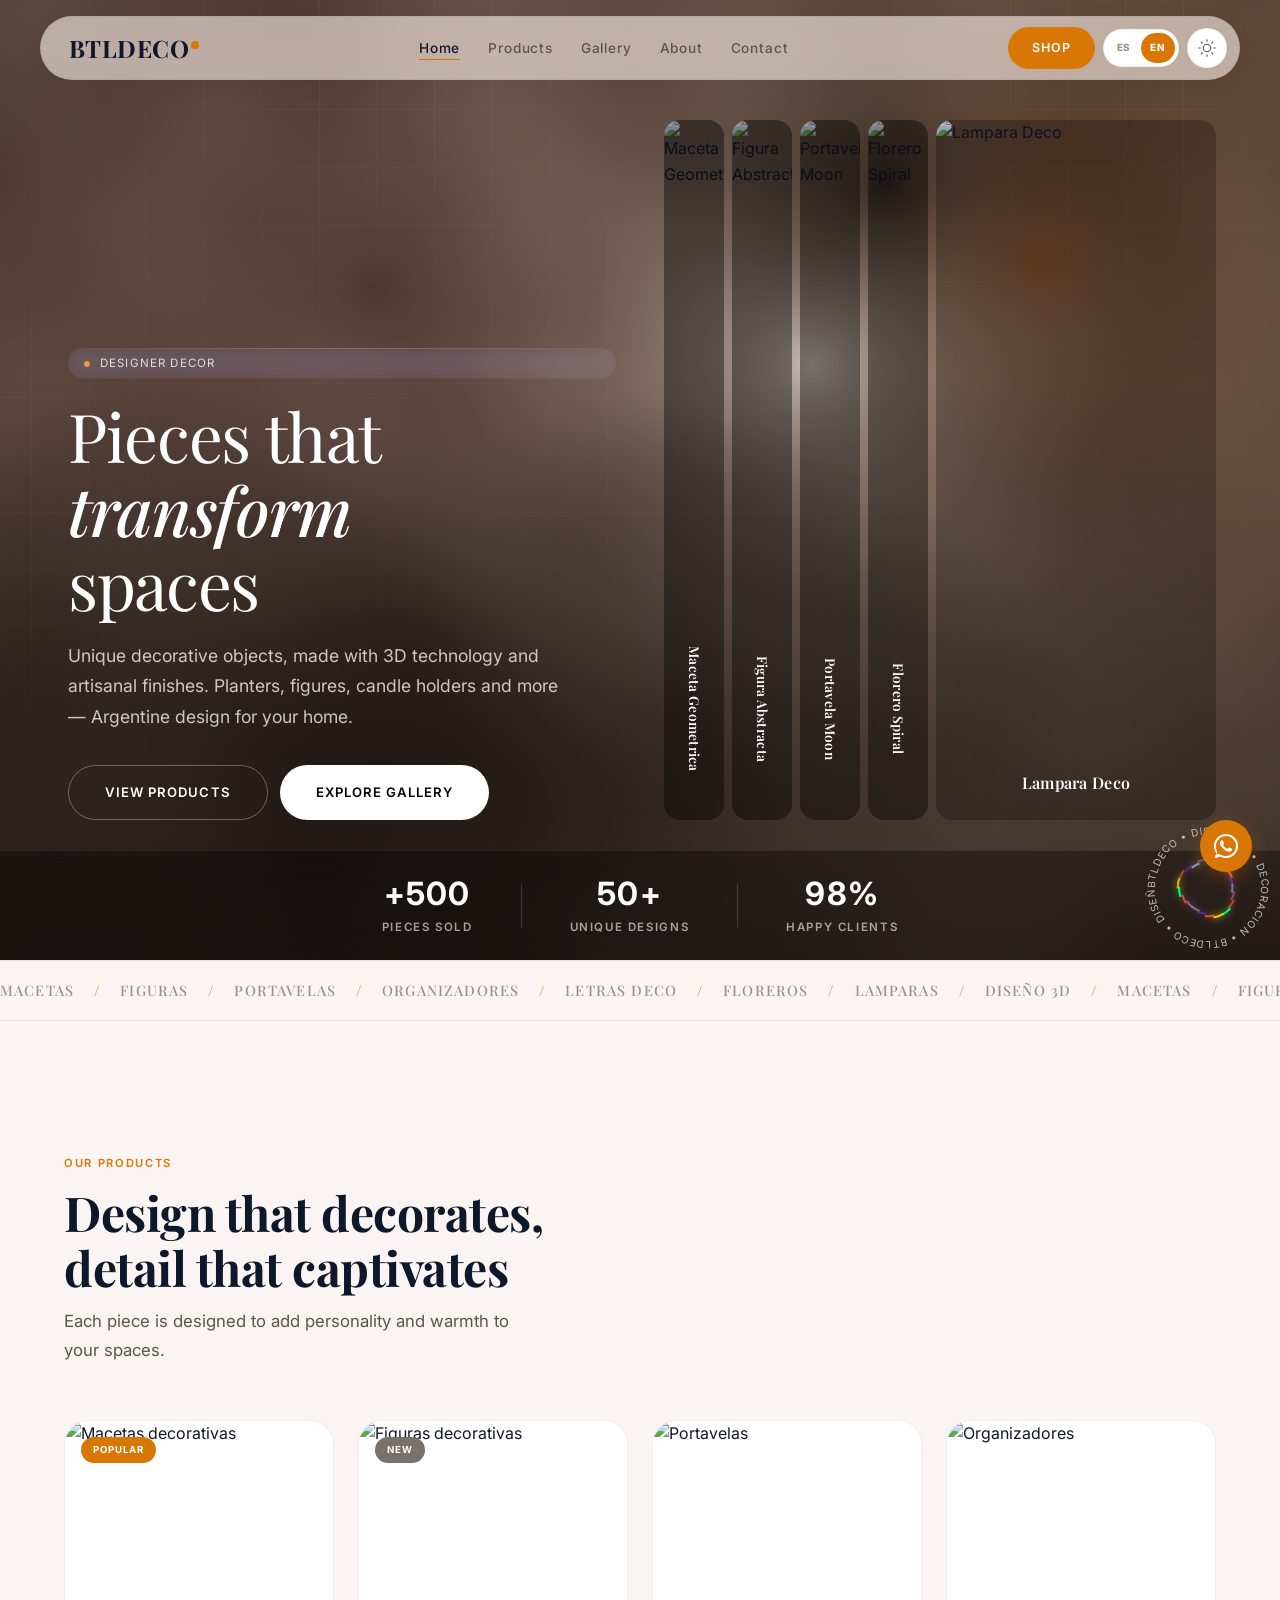
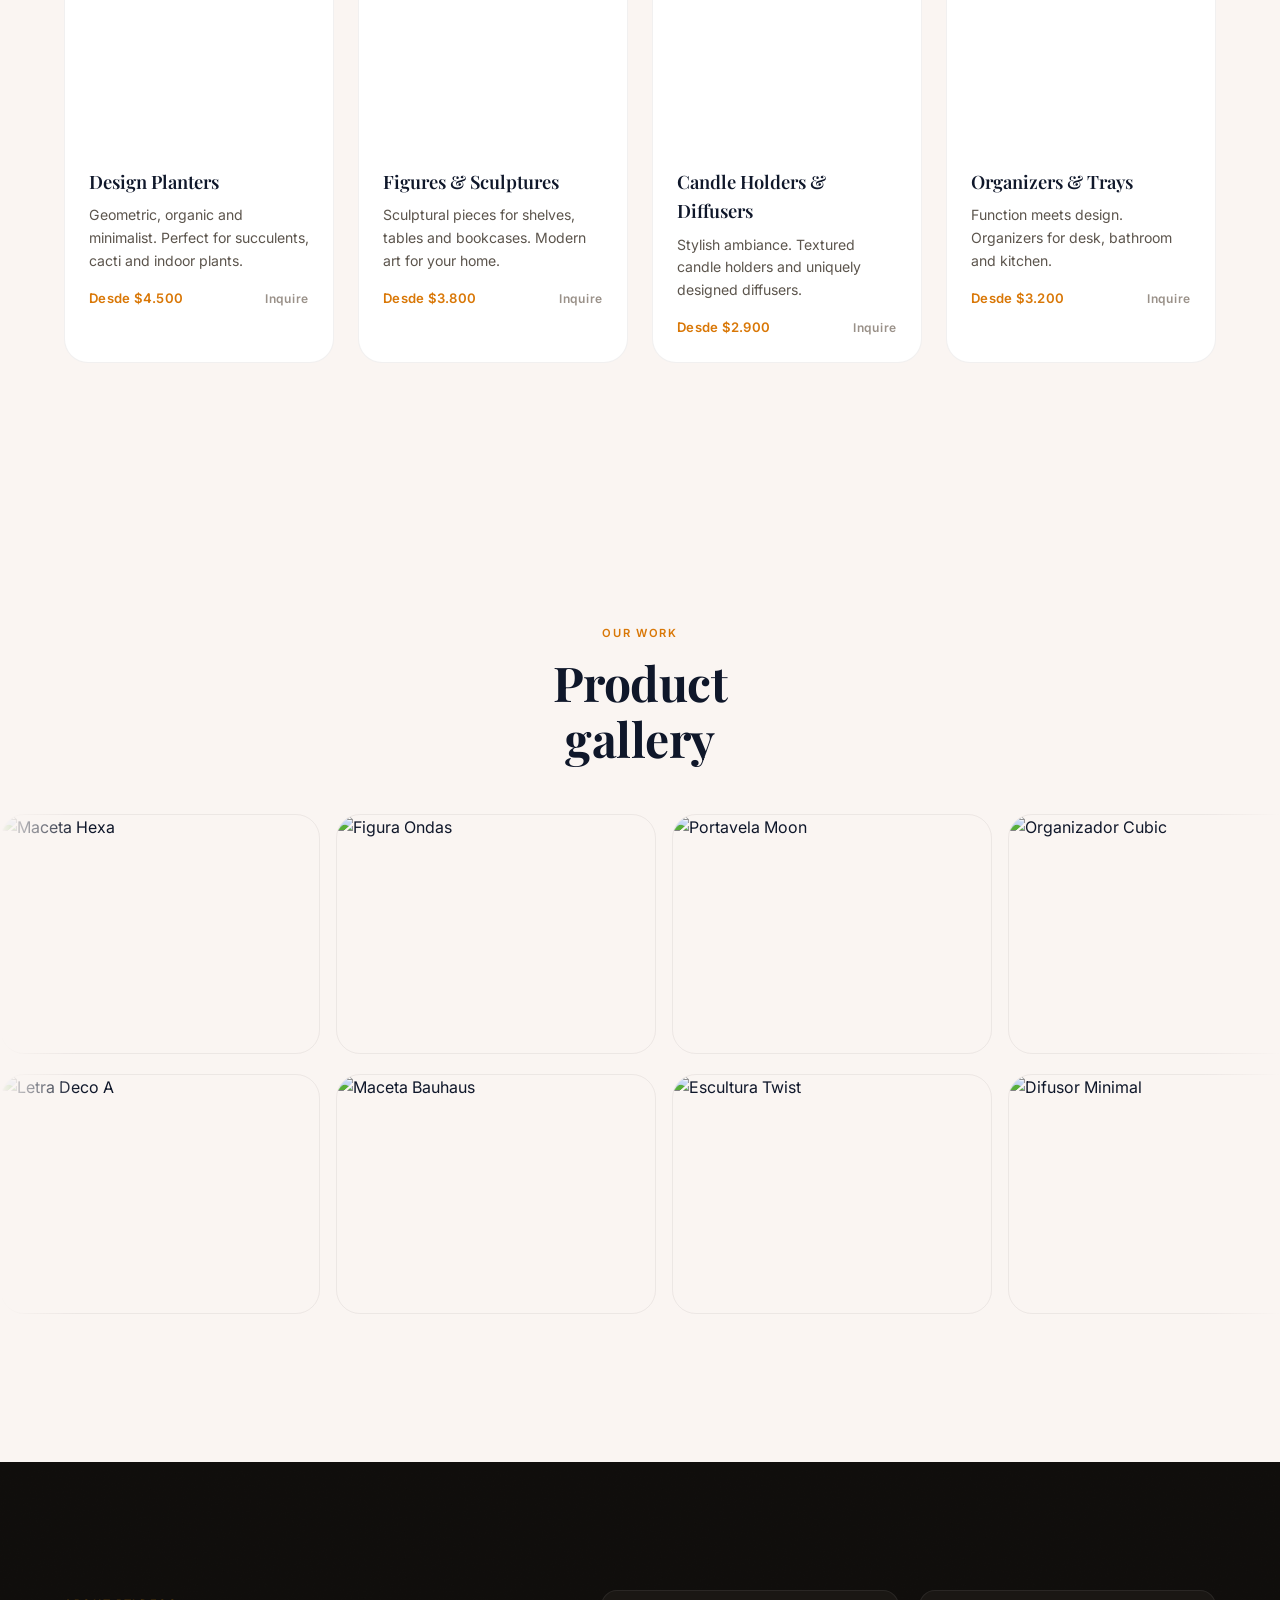
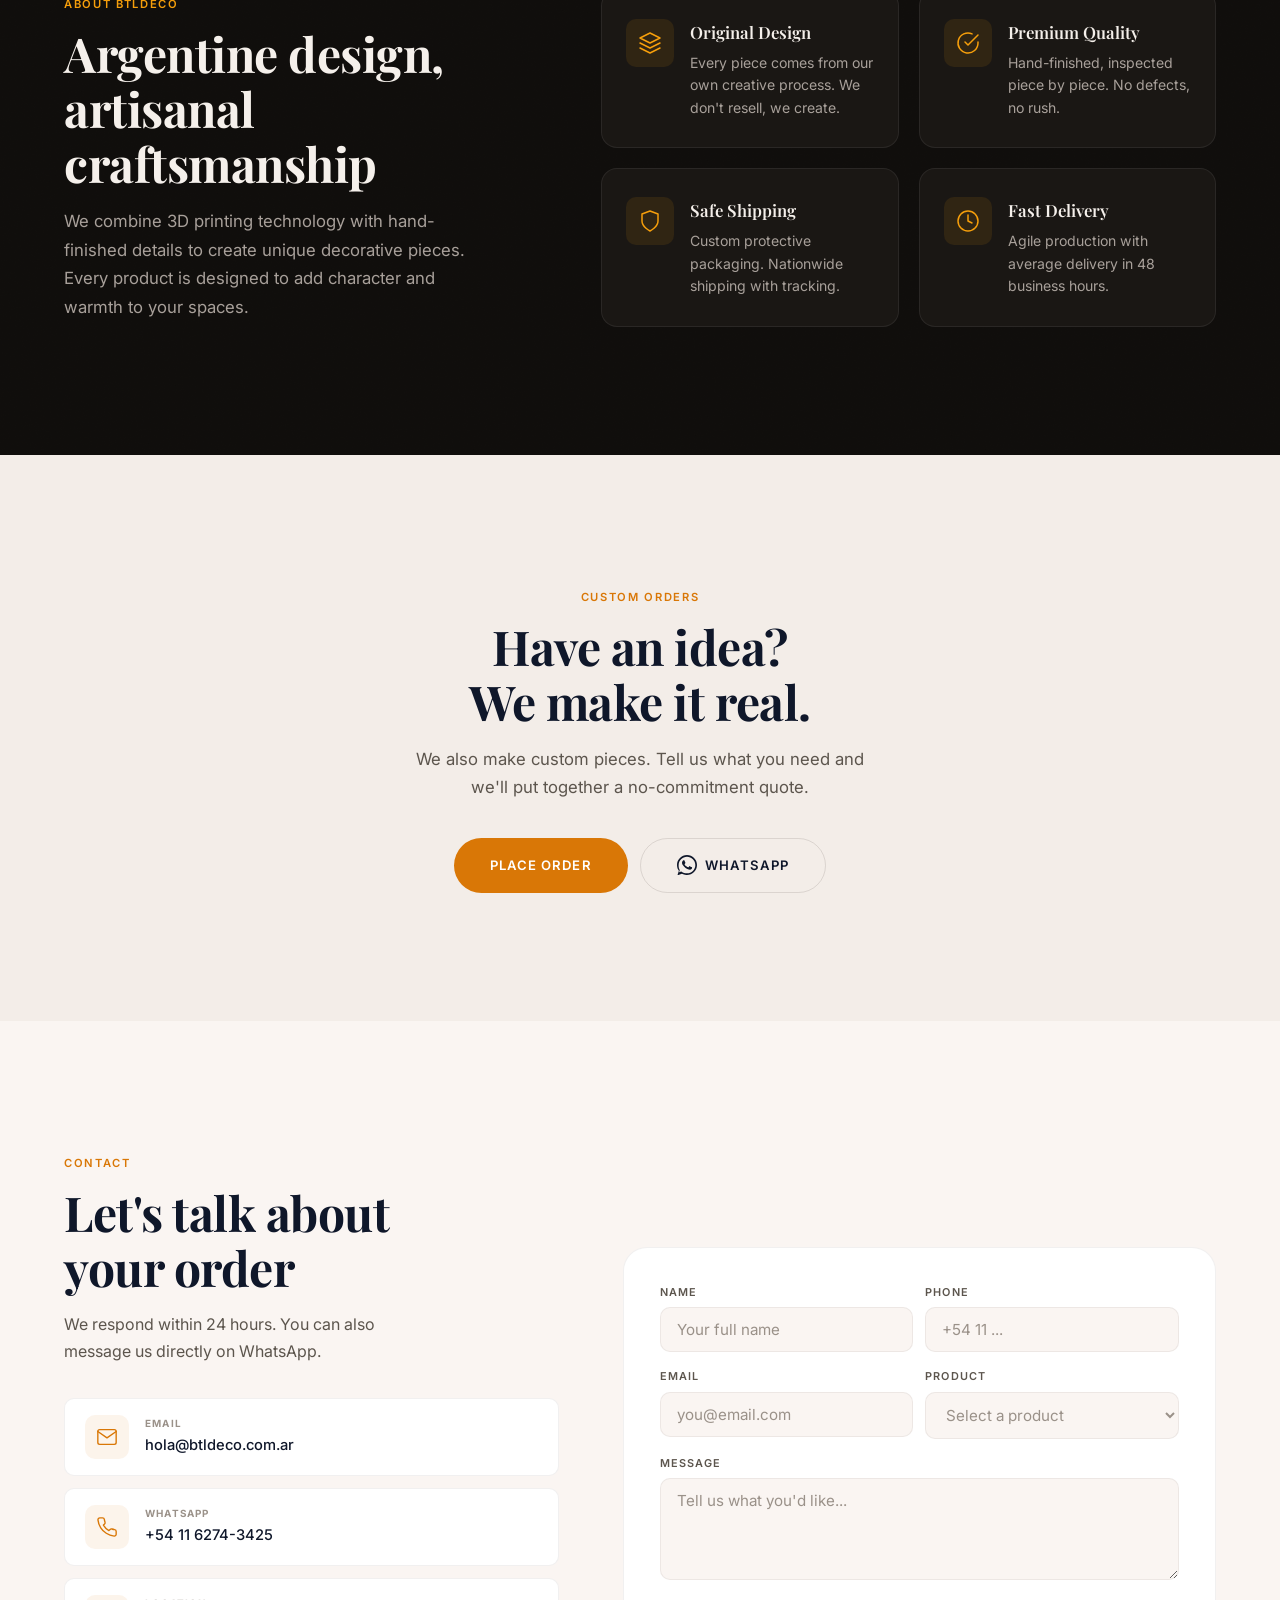
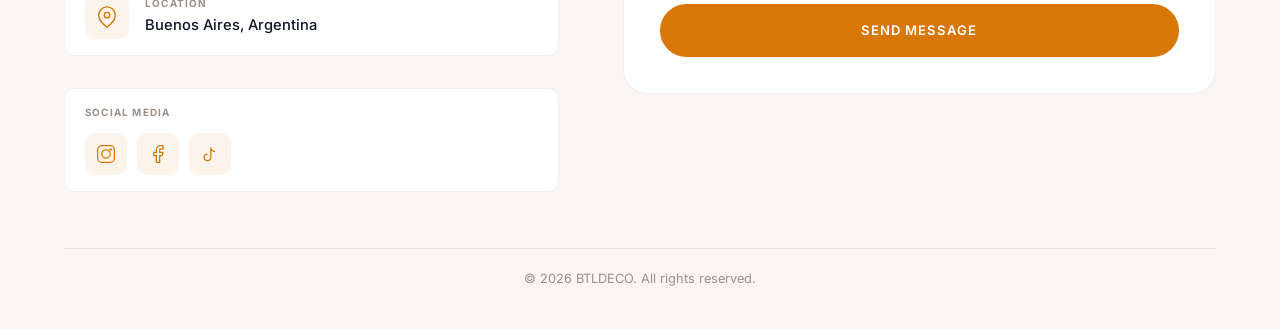
==== commit aaee0e6c: "Redesign completo + backend e-commerce PHP/MySQL - Hero con shader WebGL (paper-design style) + acor" ====
--- a/index.html
+++ b/index.html
@@ -3,11 +3,11 @@
 <head>
     <meta charset="UTF-8">
     <meta name="viewport" content="width=device-width, initial-scale=1.0">
-    <title>BTLDECO — Servicios de Impresion 3D Profesional</title>
-    <meta name="description" content="BTLDECO — Servicios profesionales de impresion 3D: prototipado, diseño, produccion en serie y acabados de alta calidad. Fabricacion local en Argentina.">
+    <title>BTLDECO — Decoracion de Diseño</title>
+    <meta name="description" content="BTLDECO — Productos de decoracion de diseño para tu hogar. Piezas unicas, macetas, figuras, portavelas y mas. Fabricacion artesanal en Argentina.">
     <link rel="preconnect" href="https://fonts.googleapis.com">
     <link rel="preconnect" href="https://fonts.gstatic.com" crossorigin>
-    <link href="https://fonts.googleapis.com/css2?family=Outfit:wght@300;400;500;600;700;800;900&display=swap" rel="stylesheet">
+    <link href="https://fonts.googleapis.com/css2?family=Inter:wght@300;400;500;600;700&family=Playfair+Display:wght@400;500;600;700&display=swap" rel="stylesheet">
     <link rel="stylesheet" href="css/styles.css">
 </head>
 <body>
@@ -17,14 +17,14 @@
         <div class="container navbar__inner">
             <a href="#" class="navbar__logo">BTLDECO<span class="logo-dot"></span></a>
             <ul class="navbar__links" id="navLinks">
-                <li><a href="#inicio" data-i18n="nav-inicio">INICIO</a></li>
-                <li><a href="#servicios" data-i18n="nav-servicios">SERVICIOS</a></li>
-                <li><a href="#proceso" data-i18n="nav-proceso">PROCESO</a></li>
-                <li><a href="#materiales" data-i18n="nav-materiales">MATERIALES</a></li>
-                <li><a href="#contacto" data-i18n="nav-contacto">CONTACTO</a></li>
+                <li><a href="#inicio" data-i18n="nav-inicio">Inicio</a></li>
+                <li><a href="#productos" data-i18n="nav-productos">Productos</a></li>
+                <li><a href="#galeria" data-i18n="nav-galeria">Galeria</a></li>
+                <li><a href="#nosotros" data-i18n="nav-nosotros">Nosotros</a></li>
+                <li><a href="#contacto" data-i18n="nav-contacto">Contacto</a></li>
             </ul>
             <div class="navbar__actions">
-                <a href="#contacto" class="btn btn--primary btn--sm" data-i18n="nav-cta">SOLICITAR PRESUPUESTO</a>
+                <a href="tienda.php" class="btn btn--primary btn--sm" data-i18n="nav-cta">TIENDA</a>
                 <div class="lang-switch" id="langSwitch">
                     <button class="lang-switch__btn active" data-lang="es">ES</button>
                     <button class="lang-switch__btn" data-lang="en">EN</button>
@@ -41,68 +41,115 @@
         </div>
     </nav>
 
-    <!-- HERO -->
+    <!-- SVG FILTERS (from paper-design shaders) -->
+    <svg class="svg-filters" style="position:absolute;width:0;height:0;">
+        <defs>
+            <filter id="glass-effect" x="-50%" y="-50%" width="200%" height="200%">
+                <feTurbulence baseFrequency="0.005" numOctaves="1" result="noise"/>
+                <feDisplacementMap in="SourceGraphic" in2="noise" scale="0.3"/>
+                <feColorMatrix type="matrix" values="1 0 0 0 0.02  0 1 0 0 0.02  0 0 1 0 0.05  0 0 0 0.9 0" result="tint"/>
+            </filter>
+            <filter id="gooey-filter" x="-50%" y="-50%" width="200%" height="200%">
+                <feGaussianBlur in="SourceGraphic" stdDeviation="4" result="blur"/>
+                <feColorMatrix in="blur" mode="matrix" values="1 0 0 0 0  0 1 0 0 0  0 0 1 0 0  0 0 0 19 -9" result="gooey"/>
+                <feComposite in="SourceGraphic" in2="gooey" operator="atop"/>
+            </filter>
+        </defs>
+    </svg>
+
+    <!-- HERO WITH SHADER -->
     <section class="hero" id="inicio">
-        <div class="hero__noise"></div>
-        <div class="container hero__grid">
-            <div class="hero__content">
-                <span class="hero__tag reveal">
-                    <span class="pulse-dot"></span>
-                    <span data-i18n="hero-tag">SERVICIO PROFESIONAL DE IMPRESION 3D</span>
-                </span>
-                <h1 class="hero__title reveal">
-                    <span class="hero__title-line" data-i18n="hero-t1">CONVERTIMOS</span>
-                    <span class="hero__title-line" data-i18n="hero-t2">ARCHIVOS EN</span>
-                    <span class="hero__title-line hero__title-line--accent" data-i18n="hero-t3">OBJETOS REALES</span>
-                </h1>
-                <p class="hero__subtitle reveal" data-i18n="hero-sub">
-                    Servicio profesional de impresion 3D a medida. Convertimos
-                    tus ideas digitales en productos fisicos con la maxima
-                    resolucion y cuidado del detalle. Para empresas, diseñadores
-                    y emprendedores.
-                </p>
-                <div class="hero__cta reveal">
-                    <a href="#servicios" class="btn btn--primary btn--lg">
-                        VER SERVICIOS
-                        <svg width="18" height="18" viewBox="0 0 24 24" fill="none" stroke="currentColor" stroke-width="2" stroke-linecap="round"><path d="M7 17L17 7M17 7H7M17 7v10"/></svg>
-                    </a>
-                    <a href="#proceso" class="btn btn--outline btn--lg" data-i18n="hero-btn2">COMO TRABAJAMOS</a>
-                </div>
-            </div>
-            <div class="hero__visual reveal">
-                <div class="hero__card hero__card--1">
-                    <div class="hero__card-icon">
-                        <svg width="24" height="24" viewBox="0 0 24 24" fill="none" stroke="currentColor" stroke-width="1.5" stroke-linecap="round" stroke-linejoin="round"><path d="M12 2L2 7l10 5 10-5-10-5z"/><path d="M2 17l10 5 10-5"/><path d="M2 12l10 5 10-5"/></svg>
-                    </div>
-                    <span class="hero__card-label" data-i18n="hero-c1-label">PRECISION</span>
-                    <span class="hero__card-value">0.12mm</span>
-                </div>
-                <div class="hero__card hero__card--2">
-                    <div class="hero__card-icon">
-                        <svg width="24" height="24" viewBox="0 0 24 24" fill="none" stroke="currentColor" stroke-width="1.5" stroke-linecap="round" stroke-linejoin="round"><circle cx="12" cy="12" r="10"/><polyline points="12 6 12 12 16 14"/></svg>
-                    </div>
-                    <span class="hero__card-label" data-i18n="hero-c2-label">ENTREGA PROMEDIO</span>
-                    <span class="hero__card-value">48hs</span>
-                </div>
-                <div class="hero__card hero__card--3">
-                    <div class="hero__card-icon">
-                        <svg width="24" height="24" viewBox="0 0 24 24" fill="none" stroke="currentColor" stroke-width="1.5" stroke-linecap="round" stroke-linejoin="round"><path d="M22 11.08V12a10 10 0 11-5.93-9.14"/><polyline points="22 4 12 14.01 9 11.01"/></svg>
-                    </div>
-                    <span class="hero__card-label" data-i18n="hero-c3-label">PROYECTOS ENTREGADOS</span>
-                    <span class="hero__card-value">+<span data-count="500">0</span></span>
-                </div>
-                <div class="hero__card hero__card--4">
-                    <div class="hero__card-icon">
-                        <svg width="24" height="24" viewBox="0 0 24 24" fill="none" stroke="currentColor" stroke-width="1.5" stroke-linecap="round" stroke-linejoin="round"><path d="M12 22s8-4 8-10V5l-8-3-8 3v7c0 6 8 10 8 10z"/></svg>
-                    </div>
-                    <span class="hero__card-label" data-i18n="hero-c4-label">SATISFACCION</span>
-                    <span class="hero__card-value"><span data-count="98">0</span>%</span>
-                </div>
-            </div>
-        </div>
-        <div class="hero__scroll">
-            <span>SCROLL</span>
-            <div class="hero__scroll-line"></div>
+        <canvas class="hero__shader" id="heroShader"></canvas>
+        <canvas class="hero__shader hero__shader--wireframe" id="heroShaderWire"></canvas>
+        <div class="hero__overlay"></div>
+
+        <!-- Content grid: text left + image right -->
+        <div class="container hero__content">
+            <div class="hero__grid">
+                <div class="hero__text">
+                    <div class="hero__glass-tag reveal" style="filter: url(#glass-effect);">
+                        <div class="hero__glass-tag-shine"></div>
+                        <span class="pulse-dot"></span>
+                        <span data-i18n="hero-tag">DECORACION DE DISEÑO</span>
+                    </div>
+                    <h1 class="hero__title reveal">
+                        <span class="hero__title-line" data-i18n="hero-t1">Piezas que</span>
+                        <span class="hero__title-line hero__title-line--accent" data-i18n="hero-t2">transforman</span>
+                        <span class="hero__title-line" data-i18n="hero-t3">espacios</span>
+                    </h1>
+                    <p class="hero__subtitle reveal" data-i18n="hero-sub">
+                        Objetos decorativos unicos, fabricados con tecnologia 3D y terminaciones artesanales.
+                        Macetas, figuras, portavelas y mas — diseño argentino para tu hogar.
+                    </p>
+                    <div class="hero__cta reveal">
+                        <a href="#contacto" class="btn btn--hero-outline btn--lg" data-i18n="hero-btn1">
+                            VER PRODUCTOS
+                        </a>
+                        <a href="#productos" class="btn btn--hero-solid btn--lg" data-i18n="hero-btn2">
+                            EXPLORAR
+                            <svg width="16" height="16" viewBox="0 0 24 24" fill="none" stroke="currentColor" stroke-width="2" stroke-linecap="round"><path d="M7 17L17 7M17 7H7M17 7v10"/></svg>
+                        </a>
+                    </div>
+                </div>
+                <div class="hero__accordion reveal">
+                    <div class="accordion-item" data-index="0">
+                        <img src="https://images.unsplash.com/photo-1485955900006-10f4d324d411?w=500&h=600&fit=crop" alt="Maceta Geometrica">
+                        <div class="accordion-item__overlay"></div>
+                        <span class="accordion-item__title">Maceta Geometrica</span>
+                    </div>
+                    <div class="accordion-item" data-index="1">
+                        <img src="https://images.unsplash.com/photo-1602028915047-37269d1a73f7?w=500&h=600&fit=crop" alt="Figura Abstracta">
+                        <div class="accordion-item__overlay"></div>
+                        <span class="accordion-item__title">Figura Abstracta</span>
+                    </div>
+                    <div class="accordion-item" data-index="2">
+                        <img src="https://images.unsplash.com/photo-1603204077167-2fa0397f49de?w=500&h=600&fit=crop" alt="Portavela Moon">
+                        <div class="accordion-item__overlay"></div>
+                        <span class="accordion-item__title">Portavela Moon</span>
+                    </div>
+                    <div class="accordion-item" data-index="3">
+                        <img src="https://images.unsplash.com/photo-1578500494198-246f612d3b3d?w=500&h=600&fit=crop" alt="Florero Spiral">
+                        <div class="accordion-item__overlay"></div>
+                        <span class="accordion-item__title">Florero Spiral</span>
+                    </div>
+                    <div class="accordion-item active" data-index="4">
+                        <img src="https://images.unsplash.com/photo-1507473885765-e6ed057ab6fe?w=500&h=600&fit=crop" alt="Lampara Deco">
+                        <div class="accordion-item__overlay"></div>
+                        <span class="accordion-item__title">Lampara Deco</span>
+                    </div>
+                </div>
+            </div>
+        </div>
+
+        <!-- Pulsing circle (bottom-right like original) -->
+        <div class="hero__pulsing" id="heroPulsing">
+            <canvas class="hero__pulsing-canvas" id="pulsingCanvas" width="120" height="120"></canvas>
+            <svg class="hero__pulsing-text" viewBox="0 0 100 100">
+                <defs>
+                    <path id="circlePath" d="M 50, 50 m -38, 0 a 38,38 0 1,1 76,0 a 38,38 0 1,1 -76,0"/>
+                </defs>
+                <text>
+                    <textPath href="#circlePath" startOffset="0%">BTLDECO • DISEÑO 3D • DECORACION • BTLDECO • DISEÑO 3D • DECORACION •</textPath>
+                </text>
+            </svg>
+        </div>
+
+        <!-- Stats bar at very bottom -->
+        <div class="hero__stats-bar reveal">
+            <div class="hero__stat">
+                <span class="hero__stat-value">+<span data-count="500">0</span></span>
+                <span class="hero__stat-label" data-i18n="hero-s1">Piezas vendidas</span>
+            </div>
+            <div class="hero__stat-divider"></div>
+            <div class="hero__stat">
+                <span class="hero__stat-value"><span data-count="50">0</span>+</span>
+                <span class="hero__stat-label" data-i18n="hero-s2">Diseños unicos</span>
+            </div>
+            <div class="hero__stat-divider"></div>
+            <div class="hero__stat">
+                <span class="hero__stat-value"><span data-count="98">0</span>%</span>
+                <span class="hero__stat-label" data-i18n="hero-s3">Clientes felices</span>
+            </div>
         </div>
     </section>
 
@@ -110,304 +157,334 @@
     <section class="marquee-section">
         <div class="marquee">
             <div class="marquee__track">
-                <span>PROTOTIPADO RAPIDO</span><span class="marquee__sep">/</span>
-                <span>MODELADO 3D</span><span class="marquee__sep">/</span>
-                <span>PRODUCCION EN SERIE</span><span class="marquee__sep">/</span>
-                <span>ACABADOS PREMIUM</span><span class="marquee__sep">/</span>
-                <span>DISEÑO INDUSTRIAL</span><span class="marquee__sep">/</span>
-                <span>IMPRESION FDM</span><span class="marquee__sep">/</span>
-                <span>RESINA SLA</span><span class="marquee__sep">/</span>
-                <span>PROTOTIPADO RAPIDO</span><span class="marquee__sep">/</span>
-                <span>MODELADO 3D</span><span class="marquee__sep">/</span>
-                <span>PRODUCCION EN SERIE</span><span class="marquee__sep">/</span>
-                <span>ACABADOS PREMIUM</span><span class="marquee__sep">/</span>
-                <span>DISEÑO INDUSTRIAL</span><span class="marquee__sep">/</span>
-                <span>IMPRESION FDM</span><span class="marquee__sep">/</span>
-                <span>RESINA SLA</span><span class="marquee__sep">/</span>
+                <span>MACETAS</span><span class="marquee__sep">/</span>
+                <span>FIGURAS</span><span class="marquee__sep">/</span>
+                <span>PORTAVELAS</span><span class="marquee__sep">/</span>
+                <span>ORGANIZADORES</span><span class="marquee__sep">/</span>
+                <span>LETRAS DECO</span><span class="marquee__sep">/</span>
+                <span>FLOREROS</span><span class="marquee__sep">/</span>
+                <span>LAMPARAS</span><span class="marquee__sep">/</span>
+                <span>DISEÑO 3D</span><span class="marquee__sep">/</span>
+                <span>MACETAS</span><span class="marquee__sep">/</span>
+                <span>FIGURAS</span><span class="marquee__sep">/</span>
+                <span>PORTAVELAS</span><span class="marquee__sep">/</span>
+                <span>ORGANIZADORES</span><span class="marquee__sep">/</span>
+                <span>LETRAS DECO</span><span class="marquee__sep">/</span>
+                <span>FLOREROS</span><span class="marquee__sep">/</span>
+                <span>LAMPARAS</span><span class="marquee__sep">/</span>
+                <span>DISEÑO 3D</span><span class="marquee__sep">/</span>
             </div>
         </div>
     </section>
 
-    <!-- SERVICIOS -->
-    <section class="section services" id="servicios">
+    <!-- PRODUCTOS -->
+    <section class="section products" id="productos">
         <div class="container">
             <div class="section__header reveal">
-                <span class="section__tag" data-i18n="srv-tag">NUESTROS SERVICIOS</span>
-                <h2 class="section__title" data-i18n="srv-title">TODO LO QUE NECESITAS<br>PARA MATERIALIZAR TU IDEA</h2>
-            </div>
-
-            <div class="services__list">
-                <div class="service-row reveal">
-                    <div class="service-row__number">01</div>
-                    <div class="service-row__content">
-                        <h3 class="service-row__title" data-i18n="srv1-t">IMPRESION 3D PERSONALIZADA</h3>
-                        <p class="service-row__desc" data-i18n="srv1-d">Recibimos tus archivos STL o STEP y seleccionamos la tecnologia, resolucion, relleno y parametros termicos optimos. Alto control dimensional, configuracion de malla eficiente y post-procesado basico incluido.</p>
-                    </div>
-                    <div class="service-row__tags">
-                        <span>FDM</span><span>SLA</span><span>STL</span><span>STEP</span>
-                    </div>
-                </div>
-                <div class="service-row reveal">
-                    <div class="service-row__number">02</div>
-                    <div class="service-row__content">
-                        <h3 class="service-row__title" data-i18n="srv2-t">DISEÑO Y MODELADO CAD</h3>
-                        <p class="service-row__desc" data-i18n="srv2-d">Creamos modelos 3D desde cero a partir de bocetos, planos 2D o referencias fotograficas. Modelado parametrico industrial, optimizacion para manufactura aditiva e ingenieria inversa de piezas rotas o discontinuadas.</p>
-                    </div>
-                    <div class="service-row__tags">
-                        <span>FUSION 360</span><span>SOLIDWORKS</span><span>BLENDER</span>
-                    </div>
-                </div>
-                <div class="service-row reveal">
-                    <div class="service-row__number">03</div>
-                    <div class="service-row__content">
-                        <h3 class="service-row__title" data-i18n="srv3-t">PROTOTIPADO RAPIDO</h3>
-                        <p class="service-row__desc" data-i18n="srv3-d">Iteraciones veloces para validar formas, ensambles y funcionalidad. Reducimos hasta 90% los tiempos respecto a manufactura tradicional. Ideal para startups, ingenieros y diseñadores industriales que necesitan testear antes de producir.</p>
-                    </div>
-                    <div class="service-row__tags">
-                        <span>MVP</span><span>VALIDACION</span><span>ITERACION</span>
-                    </div>
-                </div>
-                <div class="service-row reveal">
-                    <div class="service-row__number">04</div>
-                    <div class="service-row__content">
-                        <h3 class="service-row__title" data-i18n="srv4-t">PRODUCCION EN SERIE</h3>
-                        <p class="service-row__desc" data-i18n="srv4-d">Tiradas de 10 a 500 unidades sin costo de moldes iniciales. Control de calidad y homogeneidad pieza por pieza. Produccion bajo demanda con packaging incluido y logistica coordinada a todo el pais.</p>
-                    </div>
-                    <div class="service-row__tags">
-                        <span>LOTES</span><span>SIN MOLDES</span><span>QC</span>
+                <span class="section__tag" data-i18n="prod-tag">NUESTROS PRODUCTOS</span>
+                <h2 class="section__title" data-i18n="prod-title">Diseño que decora,<br>detalle que enamora</h2>
+                <p class="section__subtitle" data-i18n="prod-sub">Cada pieza esta pensada para aportar personalidad y calidez a tus ambientes.</p>
+            </div>
+
+            <div class="products__grid">
+                <div class="product-card reveal">
+                    <div class="product-card__image">
+                        <img src="https://images.unsplash.com/photo-1485955900006-10f4d324d411?w=600&h=700&fit=crop" alt="Macetas decorativas" loading="lazy">
+                        <span class="product-card__badge" data-i18n="prod1-badge">POPULAR</span>
+                    </div>
+                    <div class="product-card__body">
+                        <h3 data-i18n="prod1-t">Macetas de Diseño</h3>
+                        <p data-i18n="prod1-d">Geometricas, organicas y minimalistas. Ideales para suculentas, cactus y plantas de interior.</p>
+                        <div class="product-card__footer">
+                            <span class="product-card__price">Desde $4.500</span>
+                            <a href="#contacto" class="product-card__link" data-i18n="prod-link">Consultar
+                                <svg width="16" height="16" viewBox="0 0 24 24" fill="none" stroke="currentColor" stroke-width="2"><path d="M7 17L17 7M17 7H7M17 7v10"/></svg>
+                            </a>
+                        </div>
+                    </div>
+                </div>
+
+                <div class="product-card reveal">
+                    <div class="product-card__image">
+                        <img src="https://images.unsplash.com/photo-1602028915047-37269d1a73f7?w=600&h=700&fit=crop" alt="Figuras decorativas" loading="lazy">
+                        <span class="product-card__badge product-card__badge--new" data-i18n="prod2-badge">NUEVO</span>
+                    </div>
+                    <div class="product-card__body">
+                        <h3 data-i18n="prod2-t">Figuras & Esculturas</h3>
+                        <p data-i18n="prod2-d">Piezas esculturales para repisas, mesas y bibliotecas. Arte moderno para tu hogar.</p>
+                        <div class="product-card__footer">
+                            <span class="product-card__price">Desde $3.800</span>
+                            <a href="#contacto" class="product-card__link" data-i18n="prod-link">Consultar
+                                <svg width="16" height="16" viewBox="0 0 24 24" fill="none" stroke="currentColor" stroke-width="2"><path d="M7 17L17 7M17 7H7M17 7v10"/></svg>
+                            </a>
+                        </div>
+                    </div>
+                </div>
+
+                <div class="product-card reveal">
+                    <div class="product-card__image">
+                        <img src="https://images.unsplash.com/photo-1603204077167-2fa0397f49de?w=600&h=700&fit=crop" alt="Portavelas" loading="lazy">
+                    </div>
+                    <div class="product-card__body">
+                        <h3 data-i18n="prod3-t">Portavelas & Difusores</h3>
+                        <p data-i18n="prod3-d">Ambientacion con estilo. Portavelas texturados y difusores con diseño unico.</p>
+                        <div class="product-card__footer">
+                            <span class="product-card__price">Desde $2.900</span>
+                            <a href="#contacto" class="product-card__link" data-i18n="prod-link">Consultar
+                                <svg width="16" height="16" viewBox="0 0 24 24" fill="none" stroke="currentColor" stroke-width="2"><path d="M7 17L17 7M17 7H7M17 7v10"/></svg>
+                            </a>
+                        </div>
+                    </div>
+                </div>
+
+                <div class="product-card reveal">
+                    <div class="product-card__image">
+                        <img src="https://images.unsplash.com/photo-1586023492125-27b2c045efd7?w=600&h=700&fit=crop" alt="Organizadores" loading="lazy">
+                    </div>
+                    <div class="product-card__body">
+                        <h3 data-i18n="prod4-t">Organizadores & Bandejas</h3>
+                        <p data-i18n="prod4-d">Funcionalidad y diseño en uno. Organizadores para escritorio, baño y cocina.</p>
+                        <div class="product-card__footer">
+                            <span class="product-card__price">Desde $3.200</span>
+                            <a href="#contacto" class="product-card__link" data-i18n="prod-link">Consultar
+                                <svg width="16" height="16" viewBox="0 0 24 24" fill="none" stroke="currentColor" stroke-width="2"><path d="M7 17L17 7M17 7H7M17 7v10"/></svg>
+                            </a>
+                        </div>
                     </div>
                 </div>
             </div>
         </div>
     </section>
 
-    <!-- PROCESO (DARK) -->
-    <section class="section process dark-section" id="proceso">
-        <div class="process__noise"></div>
-        <div class="container">
-            <div class="process__layout">
-                <div class="process__intro reveal">
-                    <span class="section__tag" data-i18n="proc-tag">COMO TRABAJAMOS</span>
-                    <h2 class="section__title" data-i18n="proc-title">UN PROCESO SIMPLE,<br>RESULTADOS PRECISOS</h2>
-                    <p class="process__desc" data-i18n="proc-desc">De la idea al objeto fisico en cuatro pasos. Sin complicaciones, con seguimiento en cada etapa.</p>
-                </div>
-                <div class="process__steps">
-                    <div class="process__step reveal">
-                        <div class="process__step-number">01</div>
-                        <h3 data-i18n="proc1-t">CONTACTO INICIAL</h3>
-                        <p data-i18n="proc1-d">Nos envias tu archivo, boceto o idea. Evaluamos viabilidad, materiales y tiempos. Te pasamos presupuesto en menos de 24hs.</p>
-                    </div>
-                    <div class="process__step reveal">
-                        <div class="process__step-number">02</div>
-                        <h3 data-i18n="proc2-t">DISEÑO Y VALIDACION</h3>
-                        <p data-i18n="proc2-d">Si es necesario, modelamos o ajustamos el diseño. Te mostramos previsualizaciones antes de imprimir para asegurar que todo esta correcto.</p>
-                    </div>
-                    <div class="process__step reveal">
-                        <div class="process__step-number">03</div>
-                        <h3 data-i18n="proc3-t">IMPRESION Y CONTROL</h3>
-                        <p data-i18n="proc3-d">Configuramos parametros optimos para cada pieza. Impresion capa por capa con control de calidad durante y despues del proceso.</p>
-                    </div>
-                    <div class="process__step reveal">
-                        <div class="process__step-number">04</div>
-                        <h3 data-i18n="proc4-t">ENTREGA</h3>
-                        <p data-i18n="proc4-d">Embalaje protector a medida. Envios a todo el pais con seguimiento o retiro en nuestro taller en Buenos Aires.</p>
-                    </div>
-                </div>
-            </div>
-        </div>
-    </section>
-
-    <!-- MATERIALES -->
-    <section class="section materials" id="materiales">
-        <div class="container">
-            <div class="section__header reveal">
-                <span class="section__tag" data-i18n="mat-tag">MATERIALES</span>
-                <h2 class="section__title" data-i18n="mat-title">ELEGIMOS EL MATERIAL<br>SEGUN TU PROYECTO</h2>
-            </div>
-            <div class="materials__grid">
-                <div class="material-card reveal">
-                    <div class="material-card__header">
-                        <span class="material-card__name">PLA</span>
-                        <span class="material-card__badge" data-i18n="mat1-badge">MAS USADO</span>
-                    </div>
-                    <p class="material-card__subtitle" data-i18n="mat1-sub">Acido polilactico. El estandar versatil.</p>
-                    <ul class="material-card__list">
-                        <li data-i18n="mat1-l1">Biodegradable, derivado del maiz</li>
-                        <li data-i18n="mat1-l2">Alta resolucion y nivel de detalle</li>
-                        <li data-i18n="mat1-l3">Excelente acabado superficial</li>
-                        <li data-i18n="mat1-l4">Ideal para piezas decorativas, maquetas y prototipos rapidos</li>
-                    </ul>
-                </div>
-                <div class="material-card reveal">
-                    <div class="material-card__header">
-                        <span class="material-card__name">PETG</span>
-                        <span class="material-card__badge" data-i18n="mat2-badge">RESISTENTE</span>
-                    </div>
-                    <p class="material-card__subtitle" data-i18n="mat2-sub">Maxima resistencia mecanica y termica.</p>
-                    <ul class="material-card__list">
-                        <li data-i18n="mat2-l1">Resistente a impactos, quimicos y UV</li>
-                        <li data-i18n="mat2-l2">Soporta hasta 80 grados centigrados</li>
-                        <li data-i18n="mat2-l3">Flexibilidad inherente, practicamente irrompible</li>
-                        <li data-i18n="mat2-l4">Ideal para piezas mecanicas, repuestos y uso exterior</li>
-                    </ul>
-                </div>
-                <div class="material-card reveal">
-                    <div class="material-card__header">
-                        <span class="material-card__name">TPU</span>
-                        <span class="material-card__badge" data-i18n="mat3-badge">FLEXIBLE</span>
-                    </div>
-                    <p class="material-card__subtitle" data-i18n="mat3-sub">Caucho sintetico para adaptabilidad.</p>
-                    <ul class="material-card__list">
-                        <li data-i18n="mat3-l1">Elastomero para piezas tipo goma</li>
-                        <li data-i18n="mat3-l2">Fundas flexibles, sellos hermeticos, ruedas</li>
-                        <li data-i18n="mat3-l3">Alta resistencia a abrasion y tension</li>
-                        <li data-i18n="mat3-l4">Aislacion de impactos y vibraciones</li>
-                    </ul>
-                </div>
-            </div>
-        </div>
-    </section>
-
-    <!-- GALERIA DE PRODUCTOS -->
+    <!-- GALERIA DUAL CAROUSEL -->
     <section class="gallery" id="galeria">
         <div class="container">
-            <div class="section__header reveal">
+            <div class="section__header reveal" style="text-align:center;">
                 <span class="section__tag" data-i18n="gal-tag">NUESTROS TRABAJOS</span>
-                <h2 class="section__title" data-i18n="gal-title">GALERIA DE<br>PRODUCTOS</h2>
-            </div>
-        </div>
-        <!-- Fila 1: scroll hacia la izquierda -->
+                <h2 class="section__title" data-i18n="gal-title">Galeria de<br>productos</h2>
+            </div>
+        </div>
+        <!-- Fila 1: scroll izquierda -->
         <div class="gallery__track-wrapper">
             <div class="gallery__track gallery__track--left" id="galleryTrack1">
-                <div class="gallery__item"><img src="https://images.unsplash.com/photo-1581092160607-ee22621dd758?w=600&h=400&fit=crop" alt="Producto 1"></div>
-                <div class="gallery__item"><img src="https://images.unsplash.com/photo-1581092162384-8987c1d64718?w=600&h=400&fit=crop" alt="Producto 2"></div>
-                <div class="gallery__item"><img src="https://images.unsplash.com/photo-1611117775350-ac3950990e76?w=600&h=400&fit=crop" alt="Producto 3"></div>
-                <div class="gallery__item"><img src="https://images.unsplash.com/photo-1563520239648-a24e51d4b570?w=600&h=400&fit=crop" alt="Producto 4"></div>
-                <div class="gallery__item"><img src="https://images.unsplash.com/photo-1581092160607-ee22621dd758?w=600&h=400&fit=crop" alt="Producto 5"></div>
-                <div class="gallery__item"><img src="https://images.unsplash.com/photo-1581092795360-fd1ca04f0952?w=600&h=400&fit=crop" alt="Producto 6"></div>
-                <div class="gallery__item"><img src="https://images.unsplash.com/photo-1631857089055-710be67ede6e?w=600&h=400&fit=crop" alt="Producto 7"></div>
-                <div class="gallery__item"><img src="https://images.unsplash.com/photo-1617791160588-241658c0f566?w=600&h=400&fit=crop" alt="Producto 8"></div>
+                <div class="gallery__item" data-product="Maceta Hexa">
+                    <img src="https://images.unsplash.com/photo-1485955900006-10f4d324d411?w=600&h=450&fit=crop" alt="Maceta Hexa" loading="lazy">
+                    <div class="gallery__item-overlay"><span>Maceta Hexa</span></div>
+                </div>
+                <div class="gallery__item" data-product="Figura Ondas">
+                    <img src="https://images.unsplash.com/photo-1602028915047-37269d1a73f7?w=600&h=450&fit=crop" alt="Figura Ondas" loading="lazy">
+                    <div class="gallery__item-overlay"><span>Figura Ondas</span></div>
+                </div>
+                <div class="gallery__item" data-product="Portavela Moon">
+                    <img src="https://images.unsplash.com/photo-1603204077167-2fa0397f49de?w=600&h=450&fit=crop" alt="Portavela Moon" loading="lazy">
+                    <div class="gallery__item-overlay"><span>Portavela Moon</span></div>
+                </div>
+                <div class="gallery__item" data-product="Organizador Cubic">
+                    <img src="https://images.unsplash.com/photo-1586023492125-27b2c045efd7?w=600&h=450&fit=crop" alt="Organizador Cubic" loading="lazy">
+                    <div class="gallery__item-overlay"><span>Organizador Cubic</span></div>
+                </div>
+                <div class="gallery__item" data-product="Florero Spiral">
+                    <img src="https://images.unsplash.com/photo-1578500494198-246f612d3b3d?w=600&h=450&fit=crop" alt="Florero Spiral" loading="lazy">
+                    <div class="gallery__item-overlay"><span>Florero Spiral</span></div>
+                </div>
+                <div class="gallery__item" data-product="Lampara Geo">
+                    <img src="https://images.unsplash.com/photo-1507473885765-e6ed057ab6fe?w=600&h=450&fit=crop" alt="Lampara Geo" loading="lazy">
+                    <div class="gallery__item-overlay"><span>Lampara Geo</span></div>
+                </div>
+                <div class="gallery__item" data-product="Bandeja Cloud">
+                    <img src="https://images.unsplash.com/photo-1556909114-f6e7ad7d3136?w=600&h=450&fit=crop" alt="Bandeja Cloud" loading="lazy">
+                    <div class="gallery__item-overlay"><span>Bandeja Cloud</span></div>
+                </div>
+                <div class="gallery__item" data-product="Maceta Drop">
+                    <img src="https://images.unsplash.com/photo-1459411552884-841db9b3cc2a?w=600&h=450&fit=crop" alt="Maceta Drop" loading="lazy">
+                    <div class="gallery__item-overlay"><span>Maceta Drop</span></div>
+                </div>
                 <!-- Duplicados para loop infinito -->
-                <div class="gallery__item"><img src="https://images.unsplash.com/photo-1581092160607-ee22621dd758?w=600&h=400&fit=crop" alt="Producto 1"></div>
-                <div class="gallery__item"><img src="https://images.unsplash.com/photo-1581092162384-8987c1d64718?w=600&h=400&fit=crop" alt="Producto 2"></div>
-                <div class="gallery__item"><img src="https://images.unsplash.com/photo-1611117775350-ac3950990e76?w=600&h=400&fit=crop" alt="Producto 3"></div>
-                <div class="gallery__item"><img src="https://images.unsplash.com/photo-1563520239648-a24e51d4b570?w=600&h=400&fit=crop" alt="Producto 4"></div>
-                <div class="gallery__item"><img src="https://images.unsplash.com/photo-1581092160607-ee22621dd758?w=600&h=400&fit=crop" alt="Producto 5"></div>
-                <div class="gallery__item"><img src="https://images.unsplash.com/photo-1581092795360-fd1ca04f0952?w=600&h=400&fit=crop" alt="Producto 6"></div>
-                <div class="gallery__item"><img src="https://images.unsplash.com/photo-1631857089055-710be67ede6e?w=600&h=400&fit=crop" alt="Producto 7"></div>
-                <div class="gallery__item"><img src="https://images.unsplash.com/photo-1617791160588-241658c0f566?w=600&h=400&fit=crop" alt="Producto 8"></div>
-            </div>
-        </div>
-        <!-- Fila 2: scroll hacia la derecha -->
+                <div class="gallery__item" data-product="Maceta Hexa">
+                    <img src="https://images.unsplash.com/photo-1485955900006-10f4d324d411?w=600&h=450&fit=crop" alt="Maceta Hexa" loading="lazy">
+                    <div class="gallery__item-overlay"><span>Maceta Hexa</span></div>
+                </div>
+                <div class="gallery__item" data-product="Figura Ondas">
+                    <img src="https://images.unsplash.com/photo-1602028915047-37269d1a73f7?w=600&h=450&fit=crop" alt="Figura Ondas" loading="lazy">
+                    <div class="gallery__item-overlay"><span>Figura Ondas</span></div>
+                </div>
+                <div class="gallery__item" data-product="Portavela Moon">
+                    <img src="https://images.unsplash.com/photo-1603204077167-2fa0397f49de?w=600&h=450&fit=crop" alt="Portavela Moon" loading="lazy">
+                    <div class="gallery__item-overlay"><span>Portavela Moon</span></div>
+                </div>
+                <div class="gallery__item" data-product="Organizador Cubic">
+                    <img src="https://images.unsplash.com/photo-1586023492125-27b2c045efd7?w=600&h=450&fit=crop" alt="Organizador Cubic" loading="lazy">
+                    <div class="gallery__item-overlay"><span>Organizador Cubic</span></div>
+                </div>
+                <div class="gallery__item" data-product="Florero Spiral">
+                    <img src="https://images.unsplash.com/photo-1578500494198-246f612d3b3d?w=600&h=450&fit=crop" alt="Florero Spiral" loading="lazy">
+                    <div class="gallery__item-overlay"><span>Florero Spiral</span></div>
+                </div>
+                <div class="gallery__item" data-product="Lampara Geo">
+                    <img src="https://images.unsplash.com/photo-1507473885765-e6ed057ab6fe?w=600&h=450&fit=crop" alt="Lampara Geo" loading="lazy">
+                    <div class="gallery__item-overlay"><span>Lampara Geo</span></div>
+                </div>
+                <div class="gallery__item" data-product="Bandeja Cloud">
+                    <img src="https://images.unsplash.com/photo-1556909114-f6e7ad7d3136?w=600&h=450&fit=crop" alt="Bandeja Cloud" loading="lazy">
+                    <div class="gallery__item-overlay"><span>Bandeja Cloud</span></div>
+                </div>
+                <div class="gallery__item" data-product="Maceta Drop">
+                    <img src="https://images.unsplash.com/photo-1459411552884-841db9b3cc2a?w=600&h=450&fit=crop" alt="Maceta Drop" loading="lazy">
+                    <div class="gallery__item-overlay"><span>Maceta Drop</span></div>
+                </div>
+            </div>
+        </div>
+        <!-- Fila 2: scroll derecha -->
         <div class="gallery__track-wrapper">
             <div class="gallery__track gallery__track--right" id="galleryTrack2">
-                <div class="gallery__item"><img src="https://images.unsplash.com/photo-1617791160588-241658c0f566?w=600&h=400&fit=crop" alt="Producto 8"></div>
-                <div class="gallery__item"><img src="https://images.unsplash.com/photo-1631857089055-710be67ede6e?w=600&h=400&fit=crop" alt="Producto 7"></div>
-                <div class="gallery__item"><img src="https://images.unsplash.com/photo-1581092795360-fd1ca04f0952?w=600&h=400&fit=crop" alt="Producto 6"></div>
-                <div class="gallery__item"><img src="https://images.unsplash.com/photo-1563520239648-a24e51d4b570?w=600&h=400&fit=crop" alt="Producto 4"></div>
-                <div class="gallery__item"><img src="https://images.unsplash.com/photo-1611117775350-ac3950990e76?w=600&h=400&fit=crop" alt="Producto 3"></div>
-                <div class="gallery__item"><img src="https://images.unsplash.com/photo-1581092162384-8987c1d64718?w=600&h=400&fit=crop" alt="Producto 2"></div>
-                <div class="gallery__item"><img src="https://images.unsplash.com/photo-1581092160607-ee22621dd758?w=600&h=400&fit=crop" alt="Producto 1"></div>
-                <div class="gallery__item"><img src="https://images.unsplash.com/photo-1581092160607-ee22621dd758?w=600&h=400&fit=crop" alt="Producto 5"></div>
+                <div class="gallery__item" data-product="Letra Deco A">
+                    <img src="https://images.unsplash.com/photo-1513519245088-0e12902e35ca?w=600&h=450&fit=crop" alt="Letra Deco A" loading="lazy">
+                    <div class="gallery__item-overlay"><span>Letra Deco A</span></div>
+                </div>
+                <div class="gallery__item" data-product="Maceta Bauhaus">
+                    <img src="https://images.unsplash.com/photo-1501004318855-e73a3fc04086?w=600&h=450&fit=crop" alt="Maceta Bauhaus" loading="lazy">
+                    <div class="gallery__item-overlay"><span>Maceta Bauhaus</span></div>
+                </div>
+                <div class="gallery__item" data-product="Escultura Twist">
+                    <img src="https://images.unsplash.com/photo-1544967082-d9d25d867d66?w=600&h=450&fit=crop" alt="Escultura Twist" loading="lazy">
+                    <div class="gallery__item-overlay"><span>Escultura Twist</span></div>
+                </div>
+                <div class="gallery__item" data-product="Difusor Minimal">
+                    <img src="https://images.unsplash.com/photo-1600185365483-26d7a4cc7519?w=600&h=450&fit=crop" alt="Difusor Minimal" loading="lazy">
+                    <div class="gallery__item-overlay"><span>Difusor Minimal</span></div>
+                </div>
+                <div class="gallery__item" data-product="Porta Retrato Arc">
+                    <img src="https://images.unsplash.com/photo-1513506003901-1e6a229e2d15?w=600&h=450&fit=crop" alt="Porta Retrato Arc" loading="lazy">
+                    <div class="gallery__item-overlay"><span>Porta Retrato Arc</span></div>
+                </div>
+                <div class="gallery__item" data-product="Reloj de Pared">
+                    <img src="https://images.unsplash.com/photo-1563861826100-9cb868fdbe1c?w=600&h=450&fit=crop" alt="Reloj de Pared" loading="lazy">
+                    <div class="gallery__item-overlay"><span>Reloj de Pared</span></div>
+                </div>
+                <div class="gallery__item" data-product="Maceta Vertex">
+                    <img src="https://images.unsplash.com/photo-1416879595882-3373a0480b5b?w=600&h=450&fit=crop" alt="Maceta Vertex" loading="lazy">
+                    <div class="gallery__item-overlay"><span>Maceta Vertex</span></div>
+                </div>
+                <div class="gallery__item" data-product="Cuenco Zen">
+                    <img src="https://images.unsplash.com/photo-1493552832785-8ae4e09e480f?w=600&h=450&fit=crop" alt="Cuenco Zen" loading="lazy">
+                    <div class="gallery__item-overlay"><span>Cuenco Zen</span></div>
+                </div>
                 <!-- Duplicados para loop infinito -->
-                <div class="gallery__item"><img src="https://images.unsplash.com/photo-1617791160588-241658c0f566?w=600&h=400&fit=crop" alt="Producto 8"></div>
-                <div class="gallery__item"><img src="https://images.unsplash.com/photo-1631857089055-710be67ede6e?w=600&h=400&fit=crop" alt="Producto 7"></div>
-                <div class="gallery__item"><img src="https://images.unsplash.com/photo-1581092795360-fd1ca04f0952?w=600&h=400&fit=crop" alt="Producto 6"></div>
-                <div class="gallery__item"><img src="https://images.unsplash.com/photo-1563520239648-a24e51d4b570?w=600&h=400&fit=crop" alt="Producto 4"></div>
-                <div class="gallery__item"><img src="https://images.unsplash.com/photo-1611117775350-ac3950990e76?w=600&h=400&fit=crop" alt="Producto 3"></div>
-                <div class="gallery__item"><img src="https://images.unsplash.com/photo-1581092162384-8987c1d64718?w=600&h=400&fit=crop" alt="Producto 2"></div>
-                <div class="gallery__item"><img src="https://images.unsplash.com/photo-1581092160607-ee22621dd758?w=600&h=400&fit=crop" alt="Producto 1"></div>
-                <div class="gallery__item"><img src="https://images.unsplash.com/photo-1581092160607-ee22621dd758?w=600&h=400&fit=crop" alt="Producto 5"></div>
+                <div class="gallery__item" data-product="Letra Deco A">
+                    <img src="https://images.unsplash.com/photo-1513519245088-0e12902e35ca?w=600&h=450&fit=crop" alt="Letra Deco A" loading="lazy">
+                    <div class="gallery__item-overlay"><span>Letra Deco A</span></div>
+                </div>
+                <div class="gallery__item" data-product="Maceta Bauhaus">
+                    <img src="https://images.unsplash.com/photo-1501004318855-e73a3fc04086?w=600&h=450&fit=crop" alt="Maceta Bauhaus" loading="lazy">
+                    <div class="gallery__item-overlay"><span>Maceta Bauhaus</span></div>
+                </div>
+                <div class="gallery__item" data-product="Escultura Twist">
+                    <img src="https://images.unsplash.com/photo-1544967082-d9d25d867d66?w=600&h=450&fit=crop" alt="Escultura Twist" loading="lazy">
+                    <div class="gallery__item-overlay"><span>Escultura Twist</span></div>
+                </div>
+                <div class="gallery__item" data-product="Difusor Minimal">
+                    <img src="https://images.unsplash.com/photo-1600185365483-26d7a4cc7519?w=600&h=450&fit=crop" alt="Difusor Minimal" loading="lazy">
+                    <div class="gallery__item-overlay"><span>Difusor Minimal</span></div>
+                </div>
+                <div class="gallery__item" data-product="Porta Retrato Arc">
+                    <img src="https://images.unsplash.com/photo-1513506003901-1e6a229e2d15?w=600&h=450&fit=crop" alt="Porta Retrato Arc" loading="lazy">
+                    <div class="gallery__item-overlay"><span>Porta Retrato Arc</span></div>
+                </div>
+                <div class="gallery__item" data-product="Reloj de Pared">
+                    <img src="https://images.unsplash.com/photo-1563861826100-9cb868fdbe1c?w=600&h=450&fit=crop" alt="Reloj de Pared" loading="lazy">
+                    <div class="gallery__item-overlay"><span>Reloj de Pared</span></div>
+                </div>
+                <div class="gallery__item" data-product="Maceta Vertex">
+                    <img src="https://images.unsplash.com/photo-1416879595882-3373a0480b5b?w=600&h=450&fit=crop" alt="Maceta Vertex" loading="lazy">
+                    <div class="gallery__item-overlay"><span>Maceta Vertex</span></div>
+                </div>
+                <div class="gallery__item" data-product="Cuenco Zen">
+                    <img src="https://images.unsplash.com/photo-1493552832785-8ae4e09e480f?w=600&h=450&fit=crop" alt="Cuenco Zen" loading="lazy">
+                    <div class="gallery__item-overlay"><span>Cuenco Zen</span></div>
+                </div>
             </div>
         </div>
     </section>
 
-    <!-- APLICACIONES (DARK) -->
-    <section class="section applications dark-section">
+    <!-- EXPANDED PRODUCT VIEW -->
+    <div class="gallery-expand" id="galleryExpand">
+        <button class="gallery-expand__close" id="galleryExpandClose">
+            <svg width="24" height="24" viewBox="0 0 24 24" fill="none" stroke="currentColor" stroke-width="2" stroke-linecap="round"><line x1="18" y1="6" x2="6" y2="18"/><line x1="6" y1="6" x2="18" y2="18"/></svg>
+        </button>
+        <div class="gallery-expand__content">
+            <img class="gallery-expand__img" id="galleryExpandImg" src="" alt="">
+            <div class="gallery-expand__info">
+                <span class="gallery-expand__name" id="galleryExpandName"></span>
+                <a href="#contacto" class="btn btn--primary btn--sm" data-i18n="gal-consult" onclick="document.getElementById('galleryExpand').classList.remove('active');document.body.style.overflow='';">CONSULTAR</a>
+            </div>
+        </div>
+    </div>
+
+    <!-- NOSOTROS / POR QUE BTLDECO -->
+    <section class="section about dark-section" id="nosotros">
+        <div class="about__noise"></div>
         <div class="container">
-            <div class="section__header reveal" style="text-align:center;margin-bottom:48px;">
-                <span class="section__tag" data-i18n="app-tag">APLICACIONES</span>
-                <h2 class="section__title" data-i18n="app-title">DONDE SE APLICA<br>LA IMPRESION 3D</h2>
-            </div>
-            <div class="applications__grid">
-                <div class="application reveal">
-                    <span class="application__number">01</span>
-                    <h3 data-i18n="app1-t">PROTOTIPOS</h3>
-                    <p data-i18n="app1-d">Valida modelos, testea ensambles y evalua dimensiones y apariencia antes de invertir en moldes o inyeccion plastica.</p>
-                </div>
-                <div class="application reveal">
-                    <span class="application__number">02</span>
-                    <h3 data-i18n="app2-t">PIEZAS FUNCIONALES</h3>
-                    <p data-i18n="app2-d">Componentes con tolerancias mecanicas, resistencia termica y estructural. Materiales tecnicos para tension, impacto y friccion.</p>
-                </div>
-                <div class="application reveal">
-                    <span class="application__number">03</span>
-                    <h3 data-i18n="app3-t">REPUESTOS</h3>
-                    <p data-i18n="app3-d">Ingenieria inversa para recuperar piezas rotas o discontinuadas. Restaura la utilidad de equipos sin depender del fabricante original.</p>
-                </div>
-                <div class="application reveal">
-                    <span class="application__number">04</span>
-                    <h3 data-i18n="app4-t">NEGOCIOS Y BRANDING</h3>
-                    <p data-i18n="app4-d">Merchandising personalizado, logos corporativos 3D, componentes de exhibicion y stands. Elementos unicos para identidad de marca.</p>
+            <div class="about__layout">
+                <div class="about__intro reveal">
+                    <span class="section__tag" data-i18n="about-tag">SOBRE BTLDECO</span>
+                    <h2 class="section__title" data-i18n="about-title">Diseño argentino,<br>fabricacion artesanal</h2>
+                    <p class="about__desc" data-i18n="about-desc">Combinamos tecnologia de impresion 3D con acabados manuales para crear piezas decorativas unicas. Cada producto esta pensado para aportar caracter y calidez a tus espacios.</p>
+                </div>
+                <div class="about__features">
+                    <div class="about__feature reveal">
+                        <div class="about__feature-icon">
+                            <svg width="24" height="24" viewBox="0 0 24 24" fill="none" stroke="currentColor" stroke-width="1.5" stroke-linecap="round" stroke-linejoin="round"><path d="M12 2L2 7l10 5 10-5-10-5z"/><path d="M2 17l10 5 10-5"/><path d="M2 12l10 5 10-5"/></svg>
+                        </div>
+                        <div>
+                            <h3 data-i18n="about-f1-t">Diseño Original</h3>
+                            <p data-i18n="about-f1-d">Cada pieza nace de un proceso creativo propio. No revendemos, creamos.</p>
+                        </div>
+                    </div>
+                    <div class="about__feature reveal">
+                        <div class="about__feature-icon">
+                            <svg width="24" height="24" viewBox="0 0 24 24" fill="none" stroke="currentColor" stroke-width="1.5" stroke-linecap="round" stroke-linejoin="round"><path d="M22 11.08V12a10 10 0 11-5.93-9.14"/><polyline points="22 4 12 14.01 9 11.01"/></svg>
+                        </div>
+                        <div>
+                            <h3 data-i18n="about-f2-t">Calidad Premium</h3>
+                            <p data-i18n="about-f2-d">Terminaciones a mano, control pieza por pieza. Sin defectos, sin apuro.</p>
+                        </div>
+                    </div>
+                    <div class="about__feature reveal">
+                        <div class="about__feature-icon">
+                            <svg width="24" height="24" viewBox="0 0 24 24" fill="none" stroke="currentColor" stroke-width="1.5" stroke-linecap="round" stroke-linejoin="round"><path d="M12 22s8-4 8-10V5l-8-3-8 3v7c0 6 8 10 8 10z"/></svg>
+                        </div>
+                        <div>
+                            <h3 data-i18n="about-f3-t">Envios Seguros</h3>
+                            <p data-i18n="about-f3-d">Packaging protector a medida. Envios a todo el pais con seguimiento.</p>
+                        </div>
+                    </div>
+                    <div class="about__feature reveal">
+                        <div class="about__feature-icon">
+                            <svg width="24" height="24" viewBox="0 0 24 24" fill="none" stroke="currentColor" stroke-width="1.5" stroke-linecap="round" stroke-linejoin="round"><circle cx="12" cy="12" r="10"/><polyline points="12 6 12 12 16 14"/></svg>
+                        </div>
+                        <div>
+                            <h3 data-i18n="about-f4-t">Entrega Rapida</h3>
+                            <p data-i18n="about-f4-d">Produccion agil con entrega promedio en 48 horas habiles.</p>
+                        </div>
+                    </div>
                 </div>
             </div>
         </div>
     </section>
 
-    <!-- POR QUE ELEGIRNOS -->
-    <section class="section why-us">
-        <div class="container">
-            <div class="section__header reveal" style="text-align:center;margin-bottom:56px;">
-                <span class="section__tag" data-i18n="why-tag">POR QUE ELEGIR BTLDECO</span>
-                <h2 class="section__title" data-i18n="why-title">VENTAJAS QUE MARCAN<br>LA DIFERENCIA</h2>
-            </div>
-            <div class="why-us__grid">
-                <div class="why-us__card reveal">
-                    <div class="why-us__card-icon">
-                        <svg width="26" height="26" viewBox="0 0 24 24" fill="none" stroke="currentColor" stroke-width="1.5" stroke-linecap="round" stroke-linejoin="round"><circle cx="12" cy="12" r="3"/><path d="M19.4 15a1.65 1.65 0 00.33 1.82l.06.06a2 2 0 010 2.83 2 2 0 01-2.83 0l-.06-.06a1.65 1.65 0 00-1.82-.33 1.65 1.65 0 00-1 1.51V21a2 2 0 01-4 0v-.09A1.65 1.65 0 009 19.4a1.65 1.65 0 00-1.82.33l-.06.06a2 2 0 01-2.83-2.83l.06-.06A1.65 1.65 0 004.68 15a1.65 1.65 0 00-1.51-1H3a2 2 0 010-4h.09A1.65 1.65 0 004.6 9a1.65 1.65 0 00-.33-1.82l-.06-.06a2 2 0 012.83-2.83l.06.06A1.65 1.65 0 009 4.68a1.65 1.65 0 001-1.51V3a2 2 0 014 0v.09a1.65 1.65 0 001 1.51 1.65 1.65 0 001.82-.33l.06-.06a2 2 0 012.83 2.83l-.06.06A1.65 1.65 0 0019.4 9a1.65 1.65 0 001.51 1H21a2 2 0 010 4h-.09a1.65 1.65 0 00-1.51 1z"/></svg>
-                    </div>
-                    <h3 data-i18n="why1-t">PRODUCCION PERSONALIZADA</h3>
-                    <p data-i18n="why1-d">Cada impresion se ajusta exactamente a los requerimientos geometricos y funcionales de tu modelo.</p>
-                </div>
-                <div class="why-us__card reveal">
-                    <div class="why-us__card-icon">
-                        <svg width="26" height="26" viewBox="0 0 24 24" fill="none" stroke="currentColor" stroke-width="1.5" stroke-linecap="round" stroke-linejoin="round"><polygon points="13 2 3 14 12 14 11 22 21 10 12 10 13 2"/></svg>
-                    </div>
-                    <h3 data-i18n="why2-t">ENTREGAS RAPIDAS</h3>
-                    <p data-i18n="why2-d">Plazos ajustables y velocidad de respuesta para que tu proyecto no se detenga. Entrega promedio en 48hs.</p>
-                </div>
-                <div class="why-us__card reveal">
-                    <div class="why-us__card-icon">
-                        <svg width="26" height="26" viewBox="0 0 24 24" fill="none" stroke="currentColor" stroke-width="1.5" stroke-linecap="round" stroke-linejoin="round"><path d="M21 15a2 2 0 01-2 2H7l-4 4V5a2 2 0 012-2h14a2 2 0 012 2z"/></svg>
-                    </div>
-                    <h3 data-i18n="why3-t">ASESORAMIENTO TECNICO</h3>
-                    <p data-i18n="why3-d">Te acompañamos desde la idea hasta el material ideal y la configuracion de impresion optima.</p>
-                </div>
-                <div class="why-us__card reveal">
-                    <div class="why-us__card-icon">
-                        <svg width="26" height="26" viewBox="0 0 24 24" fill="none" stroke="currentColor" stroke-width="1.5" stroke-linecap="round" stroke-linejoin="round"><path d="M22 11.08V12a10 10 0 11-5.93-9.14"/><polyline points="22 4 12 14.01 9 11.01"/></svg>
-                    </div>
-                    <h3 data-i18n="why4-t">MATERIALES DE CALIDAD</h3>
-                    <p data-i18n="why4-d">Polimeros seleccionados (PLA, PETG, TPU) garantizando estetica, resistencia y durabilidad.</p>
-                </div>
-            </div>
-        </div>
-    </section>
-
-    <!-- CTA (DARK) -->
-    <section class="section cta-section dark-section">
-        <div class="cta-section__noise"></div>
+    <!-- CTA -->
+    <section class="section cta-section">
         <div class="container">
             <div class="cta-block reveal">
-                <span class="section__tag" data-i18n="cta-tag">EMPEZA TU PROYECTO</span>
-                <h2 class="section__title" data-i18n="cta-title">¿TENES UNA IDEA?<br>LA HACEMOS REALIDAD.</h2>
-                <p class="cta-block__desc" data-i18n="cta-desc">Contanos que necesitas. Te respondemos en menos de 24 horas con un presupuesto detallado y sin compromiso.</p>
+                <span class="section__tag" data-i18n="cta-tag">PEDIDOS PERSONALIZADOS</span>
+                <h2 class="section__title" data-i18n="cta-title">¿Tenes una idea?<br>La hacemos realidad.</h2>
+                <p class="cta-block__desc" data-i18n="cta-desc">Tambien hacemos piezas a medida. Contanos que necesitas y te armamos un presupuesto sin compromiso.</p>
                 <div class="cta-block__actions">
-                    <a href="#contacto" class="btn btn--primary btn--lg">
-                        PEDIR PRESUPUESTO
+                    <a href="#contacto" class="btn btn--primary btn--lg" data-i18n="cta-btn">
+                        HACER PEDIDO
                         <svg width="18" height="18" viewBox="0 0 24 24" fill="none" stroke="currentColor" stroke-width="2" stroke-linecap="round"><path d="M7 17L17 7M17 7H7M17 7v10"/></svg>
                     </a>
-                    <a href="https://wa.me/5491162743425" target="_blank" class="btn btn--outline-light btn--lg">
+                    <a href="https://wa.me/5491162743425" target="_blank" class="btn btn--outline btn--lg">
                         <svg width="20" height="20" viewBox="0 0 24 24" fill="currentColor"><path d="M17.472 14.382c-.297-.149-1.758-.867-2.03-.967-.273-.099-.471-.148-.67.15-.197.297-.767.966-.94 1.164-.173.199-.347.223-.644.075-.297-.15-1.255-.463-2.39-1.475-.883-.788-1.48-1.761-1.653-2.059-.173-.297-.018-.458.13-.606.134-.133.298-.347.446-.52.149-.174.198-.298.298-.497.099-.198.05-.371-.025-.52-.075-.149-.669-1.612-.916-2.207-.242-.579-.487-.5-.669-.51-.173-.008-.371-.01-.57-.01-.198 0-.52.074-.792.372-.272.297-1.04 1.016-1.04 2.479 0 1.462 1.065 2.875 1.213 3.074.149.198 2.096 3.2 5.077 4.487.709.306 1.262.489 1.694.625.712.227 1.36.195 1.871.118.571-.085 1.758-.719 2.006-1.413.248-.694.248-1.289.173-1.413-.074-.124-.272-.198-.57-.347z"/><path d="M12 0C5.373 0 0 5.373 0 12c0 2.625.846 5.059 2.284 7.034L.789 23.492a.5.5 0 00.611.611l4.458-1.495A11.952 11.952 0 0012 24c6.627 0 12-5.373 12-12S18.627 0 12 0zm0 22c-2.37 0-4.567-.68-6.434-1.852l-.448-.29-2.648.888.888-2.648-.29-.448A9.96 9.96 0 012 12C2 6.486 6.486 2 12 2s10 4.486 10 10-4.486 10-10 10z"/></svg>
                         WHATSAPP
                     </a>
@@ -422,17 +499,17 @@
             <div class="contact__grid">
                 <div class="contact__info reveal">
                     <span class="section__tag" data-i18n="ct-tag">CONTACTO</span>
-                    <h2 class="section__title" data-i18n="ct-title">HABLEMOS DE<br>TU PROYECTO</h2>
+                    <h2 class="section__title" data-i18n="ct-title">Hablemos de<br>tu pedido</h2>
                     <p class="contact__desc" data-i18n="ct-desc">Respondemos en menos de 24hs. Tambien podes escribirnos directo por WhatsApp.</p>
 
                     <div class="contact__cards">
-                        <a href="mailto:hola@btlimpresion3d.com.ar" class="contact-card">
+                        <a href="mailto:hola@btldeco.com.ar" class="contact-card">
                             <div class="contact-card__icon">
                                 <svg width="22" height="22" viewBox="0 0 24 24" fill="none" stroke="currentColor" stroke-width="1.5" stroke-linecap="round" stroke-linejoin="round"><path d="M4 4h16c1.1 0 2 .9 2 2v12c0 1.1-.9 2-2 2H4c-1.1 0-2-.9-2-2V6c0-1.1.9-2 2-2z"/><polyline points="22,6 12,13 2,6"/></svg>
                             </div>
                             <div>
                                 <span class="contact-card__label" data-i18n="ct-label-email">EMAIL</span>
-                                <span class="contact-card__value">hola@btlimpresion3d.com.ar</span>
+                                <span class="contact-card__value">hola@btldeco.com.ar</span>
                             </div>
                         </a>
                         <a href="https://wa.me/5491162743425" target="_blank" class="contact-card">
@@ -487,21 +564,21 @@
                             <input type="email" id="email" placeholder="tu@email.com" data-i18n-ph="ct-ph-email" required>
                         </div>
                         <div class="form-group">
-                            <label for="service" data-i18n="ct-label-service">SERVICIO</label>
-                            <select id="service">
-                                <option value="" disabled selected data-i18n="ct-ph-service">Selecciona un servicio</option>
-                                <option data-i18n="ct-opt1">Impresion 3D personalizada</option>
-                                <option data-i18n="ct-opt2">Diseño y modelado 3D</option>
-                                <option data-i18n="ct-opt3">Prototipado rapido</option>
-                                <option data-i18n="ct-opt4">Produccion en serie</option>
-                                <option data-i18n="ct-opt5">Acabado y post-procesado</option>
+                            <label for="product" data-i18n="ct-label-product">PRODUCTO</label>
+                            <select id="product">
+                                <option value="" disabled selected data-i18n="ct-ph-product">Selecciona un producto</option>
+                                <option data-i18n="ct-opt1">Macetas de diseño</option>
+                                <option data-i18n="ct-opt2">Figuras & esculturas</option>
+                                <option data-i18n="ct-opt3">Portavelas & difusores</option>
+                                <option data-i18n="ct-opt4">Organizadores & bandejas</option>
+                                <option data-i18n="ct-opt5">Pedido personalizado</option>
                                 <option data-i18n="ct-opt6">Consulta general</option>
                             </select>
                         </div>
                     </div>
                     <div class="form-group">
                         <label for="message" data-i18n="ct-label-msg">MENSAJE</label>
-                        <textarea id="message" rows="4" placeholder="Contanos sobre tu proyecto..." data-i18n-ph="ct-ph-msg"></textarea>
+                        <textarea id="message" rows="4" placeholder="Contanos que te gustaria..." data-i18n-ph="ct-ph-msg"></textarea>
                     </div>
                     <button type="submit" class="btn btn--primary btn--lg btn--full" data-i18n="ct-btn">
                         ENVIAR MENSAJE
@@ -510,7 +587,7 @@
                 </form>
             </div>
             <div class="contact__bottom">
-                <p data-i18n="ct-copy">2026 BTLDECO. Todos los derechos reservados.</p>
+                <p data-i18n="ct-copy">&copy; 2026 BTLDECO. Todos los derechos reservados.</p>
             </div>
         </div>
     </section>
@@ -523,12 +600,6 @@
         <svg width="22" height="22" viewBox="0 0 24 24" fill="none" stroke="#fff" stroke-width="2.5" stroke-linecap="round" stroke-linejoin="round"><path d="M18 15l-6-6-6 6"/></svg>
     </button>
 
-    <!-- LIGHTBOX -->
-    <div class="lightbox" id="lightbox">
-        <button class="lightbox__close" id="lightboxClose">&times;</button>
-        <img class="lightbox__img" id="lightboxImg" src="" alt="Vista ampliada">
-    </div>
-
     <script src="js/main.js"></script>
 </body>
 </html>
--- a/css/styles.css
+++ b/css/styles.css
@@ -1,6 +1,7 @@
 /* ============================================================
-   BTL IMPRESION 3D — DESIGN SYSTEM
-   Font: Outfit | Light/Dark theme | Emerald accent
+   BTLDECO — DESIGN SYSTEM
+   Fonts: Playfair Display (headings) + Inter (body)
+   Palette: Warm grey + Gold accent | Light/Dark theme
    ============================================================ */
 
 *, *::before, *::after { box-sizing: border-box; margin: 0; padding: 0; }
@@ -8,72 +9,77 @@
 /* --- SCROLLBAR --- */
 ::-webkit-scrollbar { width: 8px; }
 ::-webkit-scrollbar-track { background: var(--bg); }
-::-webkit-scrollbar-thumb {
-    background: var(--accent);
-    border-radius: 10px;
-}
+::-webkit-scrollbar-thumb { background: var(--accent); border-radius: 10px; }
 ::-webkit-scrollbar-thumb:hover { background: var(--accent-hover); }
 html { scrollbar-color: var(--accent) var(--bg); scrollbar-width: thin; }
 
 /* --- THEME TOKENS --- */
 :root,
 [data-theme="light"] {
-    --bg:            #f5f0eb;
+    --bg:            #FAF5F2;
     --bg-card:       #ffffff;
-    --bg-elevated:   #ece6df;
-    --bg-subtle:     #e3dcd4;
-    --border:        rgba(0, 0, 0, 0.08);
-    --border-hover:  rgba(0, 0, 0, 0.16);
-    --text:          #2a2520;
+    --bg-elevated:   #F3EDE8;
+    --bg-subtle:     #EAE3DC;
+    --border:        rgba(120, 113, 108, 0.1);
+    --border-hover:  rgba(120, 113, 108, 0.2);
+    --text:          #0F172A;
     --text-secondary:#5c554d;
     --text-muted:    #9a9189;
-    --accent:        #8a7d6b;
-    --accent-light:  rgba(138, 125, 107, 0.1);
-    --accent-hover:  #6e6354;
-    --navbar-bg:     rgba(245, 240, 235, 0.5);
-    --card-shadow:   0 8px 32px rgba(42, 37, 32, 0.06);
+    --accent:        #D97706;
+    --accent-light:  rgba(217, 119, 6, 0.08);
+    --accent-hover:  #B45309;
+    --primary:       #78716C;
+    --primary-light: rgba(120, 113, 108, 0.1);
+    --navbar-bg:     rgba(250, 245, 242, 0.6);
+    --card-shadow:   0 8px 32px rgba(15, 23, 42, 0.06);
+    --card-shadow-lg: 0 20px 60px rgba(15, 23, 42, 0.1);
 }
 
 [data-theme="dark"] {
-    --bg:            #1a1714;
-    --bg-card:       #211e1a;
-    --bg-elevated:   #2a2621;
-    --bg-subtle:     #332e28;
+    --bg:            #0F0D0B;
+    --bg-card:       #1A1714;
+    --bg-elevated:   #211E1A;
+    --bg-subtle:     #2A2621;
     --border:        rgba(255, 255, 255, 0.07);
     --border-hover:  rgba(255, 255, 255, 0.14);
-    --text:          #f0ece8;
-    --text-secondary:#a8a09a;
-    --text-muted:    #6b635c;
-    --accent:        #c4b5a0;
-    --accent-light:  rgba(196, 181, 160, 0.12);
-    --accent-hover:  #d6c9b6;
-    --navbar-bg:     rgba(26, 23, 20, 0.45);
+    --text:          #F5F0EB;
+    --text-secondary:#A8A09A;
+    --text-muted:    #6B635C;
+    --accent:        #F59E0B;
+    --accent-light:  rgba(245, 158, 11, 0.1);
+    --accent-hover:  #FBBF24;
+    --primary:       #A8A29E;
+    --primary-light: rgba(168, 162, 158, 0.1);
+    --navbar-bg:     rgba(15, 13, 11, 0.6);
     --card-shadow:   0 8px 32px rgba(0, 0, 0, 0.3);
-}
-
-/* Dark section colors (always dark regardless of theme) */
+    --card-shadow-lg: 0 20px 60px rgba(0, 0, 0, 0.5);
+}
+
+/* Dark section tokens */
 .dark-section {
-    --ds-bg:         #1a1714;
-    --ds-card:       #242019;
+    --ds-bg:         #0F0D0B;
+    --ds-card:       #1A1714;
     --ds-border:     rgba(255, 255, 255, 0.07);
     --ds-border-hover: rgba(255, 255, 255, 0.14);
-    --ds-text:       #f0ece8;
-    --ds-text-sec:   #a8a09a;
-    --ds-text-muted: #6b635c;
-    --ds-accent:     #c4b5a0;
-    --ds-accent-light: rgba(196, 181, 160, 0.12);
+    --ds-text:       #F5F0EB;
+    --ds-text-sec:   #A8A09A;
+    --ds-text-muted: #6B635C;
+    --ds-accent:     #F59E0B;
+    --ds-accent-light: rgba(245, 158, 11, 0.1);
 }
 [data-theme="dark"] .dark-section {
-    --ds-bg:         #211e1a;
-    --ds-card:       #2a2621;
+    --ds-bg:         #1A1714;
+    --ds-card:       #211E1A;
 }
 
 /* --- COMMON --- */
 :root {
-    --font:          'Outfit', -apple-system, BlinkMacSystemFont, sans-serif;
+    --font-heading:  'Playfair Display', Georgia, serif;
+    --font-body:     'Inter', -apple-system, BlinkMacSystemFont, sans-serif;
     --container:     1200px;
     --radius:        10px;
     --radius-lg:     16px;
+    --radius-xl:     24px;
     --section-pad:   clamp(80px, 10vw, 140px);
     --ease:          cubic-bezier(0.16, 1, 0.3, 1);
     --ease-spring:   cubic-bezier(0.34, 1.56, 0.64, 1);
@@ -87,7 +93,7 @@
 }
 
 body {
-    font-family: var(--font);
+    font-family: var(--font-body);
     background: var(--bg);
     color: var(--text);
     line-height: 1.6;
@@ -110,14 +116,14 @@
 .section { padding: var(--section-pad) 0; }
 
 /* --- NOISE TEXTURE --- */
-.hero__noise,
-.process__noise,
+.hero__overlay,
+.about__noise,
 .cta-section__noise {
     position: absolute;
     inset: 0;
     pointer-events: none;
     z-index: 1;
-    opacity: 0.35;
+    opacity: 0.3;
     background-image: url("data:image/svg+xml,%3Csvg viewBox='0 0 256 256' xmlns='http://www.w3.org/2000/svg'%3E%3Cfilter id='n'%3E%3CfeTurbulence type='fractalNoise' baseFrequency='0.85' numOctaves='4' stitchTiles='stitch'/%3E%3C/filter%3E%3Crect width='100%25' height='100%25' filter='url(%23n)' opacity='0.04'/%3E%3C/svg%3E");
     background-repeat: repeat;
     background-size: 256px 256px;
@@ -140,7 +146,7 @@
     display: inline-flex;
     align-items: center;
     gap: 8px;
-    font-family: var(--font);
+    font-family: var(--font-body);
     font-weight: 600;
     font-size: 0.78rem;
     letter-spacing: 0.08em;
@@ -148,10 +154,11 @@
     border-radius: 50px;
     transition: all 0.3s var(--ease);
     white-space: nowrap;
+    cursor: pointer;
 }
 .btn:active { transform: scale(0.97) translateY(1px); }
-.btn--sm { padding: 11px 24px; font-size: 0.8rem; }
-.btn--lg { padding: 14px 32px; font-size: 0.82rem; }
+.btn--sm { padding: 11px 24px; font-size: 0.78rem; }
+.btn--lg { padding: 16px 36px; font-size: 0.82rem; }
 .btn--full { width: 100%; justify-content: center; }
 
 .btn--primary {
@@ -160,7 +167,7 @@
 }
 .btn--primary:hover {
     background: var(--accent-hover);
-    box-shadow: 0 4px 24px rgba(138, 125, 107, 0.25);
+    box-shadow: 0 4px 24px rgba(217, 119, 6, 0.3);
     transform: translateY(-2px);
 }
 
@@ -198,9 +205,7 @@
     padding: 16px 0;
     transition: all 0.4s var(--ease);
 }
-.navbar.scrolled {
-    padding: 10px 0;
-}
+.navbar.scrolled { padding: 10px 0; }
 .navbar__inner {
     display: flex;
     align-items: center;
@@ -212,16 +217,17 @@
     border-radius: 60px;
     padding: 10px 12px 10px 28px;
     transition: all 0.4s var(--ease);
-    box-shadow: 0 4px 24px rgba(0, 0, 0, 0.06);
+    box-shadow: 0 4px 24px rgba(0, 0, 0, 0.04);
 }
 .navbar.scrolled .navbar__inner {
     border-color: var(--border-hover);
-    box-shadow: 0 8px 32px rgba(0, 0, 0, 0.1);
+    box-shadow: 0 8px 32px rgba(0, 0, 0, 0.08);
 }
 .navbar__logo {
+    font-family: var(--font-heading);
     font-size: 1.5rem;
-    font-weight: 800;
-    letter-spacing: 0.06em;
+    font-weight: 700;
+    letter-spacing: 0.02em;
     color: var(--text);
     transition: color 0.4s;
     flex-shrink: 0;
@@ -265,9 +271,7 @@
     cursor: pointer;
     transition: color 0.3s var(--ease);
 }
-.lang-switch__btn.active {
-    color: #fff;
-}
+.lang-switch__btn.active { color: #fff; }
 .lang-switch__indicator {
     position: absolute;
     top: 3px;
@@ -284,23 +288,23 @@
 
 /* Navbar over dark sections */
 .navbar.over-dark .navbar__inner {
-    background: rgba(14, 14, 16, 0.5);
+    background: rgba(15, 13, 11, 0.5);
     border-color: rgba(255, 255, 255, 0.08);
 }
-.navbar.over-dark .navbar__logo { color: #f0f0ec; }
-.navbar.over-dark .navbar__links a { color: rgba(240, 240, 236, 0.7); }
-.navbar.over-dark .navbar__links a:hover { color: #f0f0ec; }
+.navbar.over-dark .navbar__logo { color: #F5F0EB; }
+.navbar.over-dark .navbar__links a { color: rgba(245, 240, 235, 0.7); }
+.navbar.over-dark .navbar__links a:hover { color: #F5F0EB; }
 .navbar.over-dark .theme-toggle {
     border-color: rgba(255, 255, 255, 0.1);
     background: rgba(255, 255, 255, 0.06);
-    color: rgba(240, 240, 236, 0.7);
-}
-.navbar.over-dark .navbar__toggle span { background: #f0f0ec; }
+    color: rgba(245, 240, 235, 0.7);
+}
+.navbar.over-dark .navbar__toggle span { background: #F5F0EB; }
 .navbar.over-dark .lang-switch {
     border-color: rgba(255, 255, 255, 0.1);
     background: rgba(255, 255, 255, 0.06);
 }
-.navbar.over-dark .lang-switch__btn { color: rgba(240, 240, 236, 0.5); }
+.navbar.over-dark .lang-switch__btn { color: rgba(245, 240, 235, 0.5); }
 .navbar.over-dark .lang-switch__btn.active { color: #fff; }
 
 .navbar__links {
@@ -308,9 +312,9 @@
     gap: 28px;
 }
 .navbar__links a {
-    font-size: 0.95rem;
-    font-weight: 700;
-    letter-spacing: 0.14em;
+    font-size: 0.85rem;
+    font-weight: 500;
+    letter-spacing: 0.06em;
     color: var(--text-secondary);
     transition: color 0.3s;
     position: relative;
@@ -372,236 +376,290 @@
 }
 
 /* ============================================================
-   HERO
+   HERO — SHADER (paper-design style)
    ============================================================ */
 .hero {
     min-height: 100dvh;
     display: flex;
-    align-items: center;
-    padding-top: 80px;
-    padding-bottom: 40px;
+    align-items: flex-end;
     position: relative;
     overflow: hidden;
-    background:
-        linear-gradient(180deg, rgba(138,125,107,0.12) 0%, transparent 55%),
-        linear-gradient(135deg, rgba(138,125,107,0.08) 0%, transparent 60%),
-        var(--bg);
-}
-.hero::before {
-    content: '';
+    background: #000;
+}
+.hero__shader {
     position: absolute;
     inset: 0;
-    background-image:
-        repeating-linear-gradient(
-            0deg,
-            transparent,
-            transparent 59px,
-            rgba(138,125,107,0.12) 59px,
-            rgba(138,125,107,0.12) 60px
-        ),
-        repeating-linear-gradient(
-            90deg,
-            transparent,
-            transparent 59px,
-            rgba(138,125,107,0.12) 59px,
-            rgba(138,125,107,0.12) 60px
-        );
-    mask-image: radial-gradient(ellipse 80% 70% at 60% 40%, black 0%, transparent 70%);
-    -webkit-mask-image: radial-gradient(ellipse 80% 70% at 60% 40%, black 0%, transparent 70%);
-    pointer-events: none;
+    width: 100%;
+    height: 100%;
     z-index: 0;
 }
-.hero::after {
-    content: '';
-    position: absolute;
-    top: -15%;
-    right: -5%;
-    width: 700px;
-    height: 700px;
-    border-radius: 50%;
-    background: radial-gradient(circle, rgba(138,125,107,0.18) 0%, transparent 65%);
-    filter: blur(80px);
-    pointer-events: none;
-    z-index: 0;
-}
-[data-theme="dark"] .hero {
+.hero__shader--wireframe {
+    z-index: 1;
+    opacity: 0.5;
+    mix-blend-mode: screen;
+}
+.hero__overlay {
+    z-index: 2;
     background:
-        linear-gradient(180deg, rgba(196,181,160,0.1) 0%, transparent 55%),
-        linear-gradient(135deg, rgba(196,181,160,0.07) 0%, transparent 60%),
-        var(--bg);
-}
-[data-theme="dark"] .hero::before {
-    background-image:
-        repeating-linear-gradient(
-            0deg,
-            transparent,
-            transparent 59px,
-            rgba(196,181,160,0.1) 59px,
-            rgba(196,181,160,0.1) 60px
-        ),
-        repeating-linear-gradient(
-            90deg,
-            transparent,
-            transparent 59px,
-            rgba(196,181,160,0.1) 59px,
-            rgba(196,181,160,0.1) 60px
-        );
-}
-[data-theme="dark"] .hero::after {
-    background: radial-gradient(circle, rgba(196,181,160,0.15) 0%, transparent 65%);
-}
+        radial-gradient(ellipse 80% 60% at 30% 80%, rgba(0,0,0,0.6) 0%, transparent 70%),
+        linear-gradient(180deg, transparent 40%, rgba(0,0,0,0.4) 100%);
+    opacity: 1;
+}
+.container.hero__content {
+    position: relative;
+    z-index: 10;
+    padding: 120px 24px 140px 28px;
+}
+
+/* Hero grid: text + image */
 .hero__grid {
     display: grid;
-    grid-template-columns: 1.15fr 0.85fr;
-    gap: 64px;
-    align-items: center;
-    position: relative;
-    z-index: 3;
-}
-.hero__tag {
+    grid-template-columns: 1.1fr 0.9fr;
+    gap: 48px;
+    align-items: stretch;
+    min-height: calc(100dvh - 140px - 60px);
+}
+.hero__text {
+    display: flex;
+    flex-direction: column;
+    justify-content: flex-end;
+}
+.hero__text > * {
+    max-width: 580px;
+}
+
+/* Image Accordion */
+.hero__accordion {
+    display: flex;
+    gap: 8px;
+    align-items: stretch;
+    justify-content: center;
+}
+.accordion-item {
+    position: relative;
+    width: 60px;
+    border-radius: var(--radius-lg);
+    overflow: hidden;
+    cursor: pointer;
+    transition: width 0.7s cubic-bezier(0.4, 0, 0.2, 1);
+    flex-shrink: 0;
+}
+.accordion-item.active {
+    width: 280px;
+}
+.accordion-item img {
+    position: absolute;
+    inset: 0;
+    width: 100%;
+    height: 100%;
+    object-fit: cover;
+}
+.accordion-item__overlay {
+    position: absolute;
+    inset: 0;
+    background: rgba(0, 0, 0, 0.4);
+    transition: background 0.5s;
+}
+.accordion-item.active .accordion-item__overlay {
+    background: rgba(0, 0, 0, 0.25);
+}
+.accordion-item__title {
+    position: absolute;
+    color: #fff;
+    font-family: var(--font-heading);
+    font-size: 1rem;
+    font-weight: 600;
+    white-space: nowrap;
+    transition: all 0.5s cubic-bezier(0.4, 0, 0.2, 1);
+    letter-spacing: 0.02em;
+}
+/* Active: horizontal at bottom center */
+.accordion-item.active .accordion-item__title {
+    bottom: 24px;
+    left: 50%;
+    transform: translateX(-50%) rotate(0deg);
+}
+/* Inactive: vertical, rotated */
+.accordion-item:not(.active) .accordion-item__title {
+    bottom: 100px;
+    left: 50%;
+    transform: translateX(-50%) rotate(90deg);
+    font-size: 0.85rem;
+}
+
+/* Glass tag */
+.hero__glass-tag {
     display: inline-flex;
     align-items: center;
     gap: 10px;
     font-size: 0.72rem;
+    font-weight: 400;
+    letter-spacing: 0.1em;
+    color: rgba(255,255,255,0.9);
+    margin-bottom: 20px;
+    font-family: var(--font-body);
+    padding: 6px 16px;
+    border-radius: 50px;
+    background: rgba(255,255,255,0.05);
+    backdrop-filter: blur(8px);
+    -webkit-backdrop-filter: blur(8px);
+    position: relative;
+    overflow: hidden;
+}
+.hero__glass-tag-shine {
+    position: absolute;
+    top: 0;
+    left: 4px;
+    right: 4px;
+    height: 1px;
+    background: linear-gradient(90deg, transparent, rgba(255,255,255,0.2), transparent);
+    border-radius: 50px;
+}
+.pulse-dot {
+    width: 6px;
+    height: 6px;
+    background: #F59E0B;
+    border-radius: 50%;
+    animation: pulse 2s ease-in-out infinite;
+}
+@keyframes pulse {
+    0%, 100% { opacity: 1; box-shadow: 0 0 0 0 rgba(245,158,11,0.4); }
+    50% { opacity: 0.8; box-shadow: 0 0 0 6px rgba(245,158,11,0); }
+}
+
+.hero__title {
+    margin-bottom: 20px;
+}
+.hero__title-line {
+    display: block;
+    font-family: var(--font-heading);
+    font-size: clamp(2.8rem, 5.5vw, 4.2rem);
+    font-weight: 400;
+    line-height: 1.1;
+    letter-spacing: -0.02em;
+    color: #fff;
+}
+.hero__title-line--accent {
+    font-weight: 500;
+    font-style: italic;
+    color: #fff;
+}
+.hero__subtitle {
+    font-size: 1.1rem;
+    font-weight: 400;
+    color: rgba(255,255,255,0.75);
+    max-width: 500px;
+    line-height: 1.75;
+    margin-bottom: 32px;
+}
+.hero__cta {
+    display: flex;
+    gap: 12px;
+    flex-wrap: wrap;
+}
+
+/* Hero-specific buttons */
+.btn--hero-outline {
+    border: 1px solid rgba(255,255,255,0.3);
+    color: #fff;
+    background: transparent;
+}
+.btn--hero-outline:hover {
+    background: rgba(255,255,255,0.1);
+    border-color: rgba(255,255,255,0.5);
+    transform: translateY(-2px);
+}
+.btn--hero-solid {
+    background: #fff;
+    color: #000;
+}
+.btn--hero-solid:hover {
+    background: rgba(255,255,255,0.9);
+    transform: translateY(-2px);
+}
+
+/* Pulsing circle (bottom-right) */
+.hero__pulsing {
+    position: absolute;
+    bottom: 32px;
+    right: 32px;
+    z-index: 20;
+    width: 80px;
+    height: 80px;
+    display: flex;
+    align-items: center;
+    justify-content: center;
+}
+.hero__pulsing-canvas {
+    position: absolute;
+    inset: 0;
+    width: 100%;
+    height: 100%;
+    border-radius: 50%;
+}
+.hero__pulsing-text {
+    position: absolute;
+    inset: -30px;
+    width: calc(100% + 60px);
+    height: calc(100% + 60px);
+    animation: spinText 20s linear infinite;
+}
+.hero__pulsing-text text {
+    font-family: var(--font-body);
+    font-size: 7.2px;
+    fill: rgba(255,255,255,0.7);
+    letter-spacing: 0.08em;
+    font-weight: 400;
+}
+@keyframes spinText {
+    0% { transform: rotate(0deg); }
+    100% { transform: rotate(360deg); }
+}
+
+/* Stats bar (bottom of hero) */
+.hero__stats-bar {
+    position: absolute;
+    bottom: 0;
+    left: 0;
+    right: 0;
+    z-index: 10;
+    display: flex;
+    align-items: center;
+    justify-content: center;
+    gap: 48px;
+    padding: 24px 28px;
+    background: rgba(0,0,0,0.35);
+    backdrop-filter: blur(16px);
+    -webkit-backdrop-filter: blur(16px);
+    border-top: 1px solid rgba(255,255,255,0.08);
+}
+.hero__stat {
+    text-align: center;
+}
+.hero__stat-divider {
+    width: 1px;
+    height: 44px;
+    background: rgba(255,255,255,0.15);
+}
+.hero__stat-value {
+    display: block;
+    font-family: var(--font-body);
+    font-size: 2rem;
+    font-weight: 700;
+    color: #fff;
+    line-height: 1.2;
+    letter-spacing: 0.04em;
+    text-transform: uppercase;
+}
+.hero__stat-label {
+    display: block;
+    font-family: var(--font-body);
+    font-size: 0.72rem;
     font-weight: 600;
     letter-spacing: 0.14em;
-    color: var(--accent);
-    margin-bottom: 24px;
-}
-.pulse-dot {
-    width: 8px;
-    height: 8px;
-    background: var(--accent);
-    border-radius: 50%;
-    animation: pulse 2s ease-in-out infinite;
-}
-@keyframes pulse {
-    0%, 100% { opacity: 1; box-shadow: 0 0 0 0 rgba(138,125,107,0.4); }
-    50% { opacity: 0.8; box-shadow: 0 0 0 8px rgba(138,125,107,0); }
-}
-
-.hero__title {
-    margin-bottom: 24px;
-}
-.hero__title-line {
-    display: block;
-    font-size: clamp(2.8rem, 5.5vw, 4.5rem);
-    font-weight: 800;
-    line-height: 1.02;
-    letter-spacing: -0.02em;
-    color: var(--text);
-}
-.hero__title-line--accent {
-    color: var(--accent);
-    position: relative;
-}
-.hero__subtitle {
-    font-size: 1.05rem;
-    font-weight: 400;
-    color: var(--text-secondary);
-    max-width: 480px;
-    line-height: 1.7;
-    margin-bottom: 36px;
-}
-.hero__cta {
-    display: flex;
-    gap: 12px;
-    flex-wrap: wrap;
-}
-
-/* Hero cards */
-.hero__visual {
-    display: grid;
-    grid-template-columns: 1fr 1fr;
-    gap: 16px;
-    padding-left: 20px;
-}
-.hero__card {
-    background: var(--bg-card);
-    border: 1px solid var(--border);
-    border-radius: var(--radius-lg);
-    padding: 28px 24px;
-    transition: all 0.4s var(--ease);
-    position: relative;
-    overflow: hidden;
-}
-.hero__card::before {
-    content: '';
-    position: absolute;
-    top: 0;
-    left: 0;
-    right: 0;
-    height: 3px;
-    background: var(--accent);
-    transform: scaleX(0);
-    transform-origin: left;
-    transition: transform 0.5s var(--ease);
-}
-.hero__card:hover::before { transform: scaleX(1); }
-.hero__card:hover {
-    border-color: var(--border-hover);
-    box-shadow: var(--card-shadow);
-    transform: translateY(-6px);
-}
-.hero__card-icon {
-    width: 44px;
-    height: 44px;
-    display: flex;
-    align-items: center;
-    justify-content: center;
-    background: var(--accent-light);
-    border-radius: var(--radius);
-    color: var(--accent);
-    margin-bottom: 16px;
-    transition: all 0.4s var(--ease);
-}
-.hero__card:hover .hero__card-icon {
-    transform: scale(1.08);
-}
-.hero__card-label {
-    display: block;
-    font-size: 0.68rem;
-    font-weight: 600;
-    color: var(--text-muted);
-    letter-spacing: 0.1em;
-    margin-bottom: 4px;
-}
-.hero__card-value {
-    font-size: 2rem;
-    font-weight: 800;
-    letter-spacing: -0.03em;
-    color: var(--text);
-}
-
-/* Hero scroll indicator */
-.hero__scroll {
-    position: absolute;
-    bottom: 36px;
-    left: 40px;
-    display: flex;
-    flex-direction: column;
-    align-items: center;
-    gap: 10px;
-    z-index: 3;
-}
-.hero__scroll span {
-    font-size: 0.65rem;
-    font-weight: 600;
-    letter-spacing: 0.2em;
-    color: var(--text-muted);
-    writing-mode: vertical-rl;
-}
-.hero__scroll-line {
-    width: 1px;
-    height: 56px;
-    background: linear-gradient(to bottom, var(--accent), transparent);
-    animation: scrollLine 2s ease-in-out infinite;
-}
-@keyframes scrollLine {
-    0%   { transform: scaleY(0); transform-origin: top; }
-    50%  { transform: scaleY(1); transform-origin: top; }
-    51%  { transform-origin: bottom; }
-    100% { transform: scaleY(0); transform-origin: bottom; }
+    text-transform: uppercase;
+    color: rgba(255,255,255,0.6);
+    margin-top: 4px;
 }
 
 /* ============================================================
@@ -610,7 +668,7 @@
 .marquee-section {
     border-top: 1px solid var(--border);
     border-bottom: 1px solid var(--border);
-    padding: 16px 0;
+    padding: 18px 0;
     overflow: hidden;
     transition: border-color 0.5s;
 }
@@ -620,21 +678,17 @@
     animation: marquee 30s linear infinite;
     width: max-content;
 }
-.marquee:hover .marquee__track {
-    animation-play-state: paused;
-}
+.marquee:hover .marquee__track { animation-play-state: paused; }
 .marquee__track span {
-    font-size: 0.78rem;
-    font-weight: 600;
-    letter-spacing: 0.1em;
+    font-family: var(--font-heading);
+    font-size: 0.9rem;
+    font-weight: 500;
+    letter-spacing: 0.08em;
     color: var(--text-muted);
     white-space: nowrap;
     transition: color 0.5s;
 }
-.marquee__sep {
-    color: var(--accent) !important;
-    font-weight: 300;
-}
+.marquee__sep { color: var(--accent) !important; font-weight: 300; }
 @keyframes marquee {
     0%   { transform: translateX(0); }
     100% { transform: translateX(-50%); }
@@ -647,391 +701,370 @@
 .section__tag {
     display: inline-block;
     font-size: 0.7rem;
-    font-weight: 700;
+    font-weight: 600;
     letter-spacing: 0.15em;
     color: var(--accent);
     margin-bottom: 12px;
+    font-family: var(--font-body);
 }
 .section__title {
-    font-size: clamp(1.8rem, 3.5vw, 2.6rem);
-    font-weight: 800;
-    line-height: 1.12;
+    font-family: var(--font-heading);
+    font-size: clamp(2rem, 4vw, 3rem);
+    font-weight: 700;
+    line-height: 1.15;
     letter-spacing: -0.01em;
     color: var(--text);
     transition: color 0.5s;
 }
+.section__subtitle {
+    font-size: 1.05rem;
+    color: var(--text-secondary);
+    line-height: 1.7;
+    margin-top: 12px;
+    max-width: 480px;
+}
 
 /* ============================================================
-   SERVICES
+   PRODUCTS
    ============================================================ */
-.services__list { display: flex; flex-direction: column; }
-.service-row {
+.products__grid {
     display: grid;
-    grid-template-columns: 56px 1fr auto;
-    gap: 32px;
-    align-items: start;
-    padding: 36px 0;
-    border-bottom: 1px solid var(--border);
-    transition: all 0.35s var(--ease);
-    position: relative;
-}
-.service-row:first-child { border-top: 1px solid var(--border); }
-.service-row::after {
-    content: '';
+    grid-template-columns: repeat(4, 1fr);
+    gap: 24px;
+}
+.product-card {
+    background: var(--bg-card);
+    border: 1px solid var(--border);
+    border-radius: var(--radius-xl);
+    overflow: hidden;
+    transition: all 0.4s var(--ease);
+    position: relative;
+}
+.product-card:hover {
+    border-color: var(--border-hover);
+    box-shadow: var(--card-shadow-lg);
+    transform: translateY(-8px);
+}
+.product-card__image {
+    position: relative;
+    aspect-ratio: 5 / 6;
+    overflow: hidden;
+}
+.product-card__image img {
+    width: 100%;
+    height: 100%;
+    object-fit: cover;
+    transition: transform 0.6s var(--ease);
+}
+.product-card:hover .product-card__image img {
+    transform: scale(1.06);
+}
+.product-card__badge {
     position: absolute;
-    bottom: -1px;
-    left: 0;
-    width: 0;
-    height: 1px;
+    top: 16px;
+    left: 16px;
+    font-size: 0.6rem;
+    font-weight: 700;
+    letter-spacing: 0.1em;
+    color: #fff;
     background: var(--accent);
-    transition: width 0.5s var(--ease);
-}
-.service-row:hover::after { width: 100%; }
-.service-row:hover { padding-left: 16px; }
-
-.service-row__number {
-    font-size: 0.8rem;
-    font-weight: 700;
+    padding: 5px 12px;
+    border-radius: 50px;
+}
+.product-card__badge--new {
+    background: var(--primary);
+}
+.product-card__body {
+    padding: 24px;
+}
+.product-card__body h3 {
+    font-family: var(--font-heading);
+    font-size: 1.15rem;
+    font-weight: 600;
+    color: var(--text);
+    margin-bottom: 8px;
+}
+.product-card__body p {
+    font-size: 0.88rem;
+    color: var(--text-secondary);
+    line-height: 1.6;
+    margin-bottom: 16px;
+}
+.product-card__footer {
+    display: flex;
+    align-items: center;
+    justify-content: space-between;
+}
+.product-card__price {
+    font-family: var(--font-body);
+    font-size: 0.82rem;
+    font-weight: 600;
+    color: var(--accent);
+    letter-spacing: 0.02em;
+}
+.product-card__link {
+    display: inline-flex;
+    align-items: center;
+    gap: 4px;
+    font-size: 0.75rem;
+    font-weight: 600;
+    letter-spacing: 0.06em;
     color: var(--text-muted);
-    padding-top: 4px;
-    letter-spacing: 0.04em;
-}
-.service-row__title {
-    font-size: 1.2rem;
-    font-weight: 700;
-    letter-spacing: 0.03em;
-    margin-bottom: 8px;
-    color: var(--text);
     transition: color 0.3s;
 }
-.service-row:hover .service-row__title { color: var(--accent); }
-.service-row__desc {
-    font-size: 0.92rem;
-    color: var(--text-secondary);
-    line-height: 1.65;
-    max-width: 520px;
-}
-.service-row__tags {
-    display: flex;
-    flex-wrap: wrap;
-    gap: 6px;
-    padding-top: 4px;
-}
-.service-row__tags span {
-    font-size: 0.65rem;
-    font-weight: 700;
-    letter-spacing: 0.08em;
-    color: var(--accent);
-    background: var(--accent-light);
-    padding: 4px 12px;
-    border-radius: 50px;
-    transition: all 0.3s;
-}
-.service-row:hover .service-row__tags span {
-    background: var(--accent);
+.product-card__link:hover { color: var(--accent); }
+
+/* ============================================================
+   GALLERY — DUAL CAROUSEL
+   ============================================================ */
+.gallery {
+    padding: var(--section-pad) 0;
+    overflow: hidden;
+    background: var(--bg);
+}
+.gallery .section__header { margin-bottom: 48px; }
+
+.gallery__track-wrapper {
+    position: relative;
+    margin-bottom: 20px;
+    overflow: hidden;
+    mask-image: linear-gradient(90deg, transparent 0%, black 6%, black 94%, transparent 100%);
+    -webkit-mask-image: linear-gradient(90deg, transparent 0%, black 6%, black 94%, transparent 100%);
+}
+.gallery__track {
+    display: flex;
+    gap: 16px;
+    width: max-content;
+}
+.gallery__track--left {
+    animation: galleryScrollLeft 50s linear infinite;
+}
+.gallery__track--right {
+    animation: galleryScrollRight 50s linear infinite;
+}
+.gallery__track-wrapper:hover .gallery__track {
+    animation-play-state: paused;
+}
+
+@keyframes galleryScrollLeft {
+    0%   { transform: translateX(0); }
+    100% { transform: translateX(-50%); }
+}
+@keyframes galleryScrollRight {
+    0%   { transform: translateX(-50%); }
+    100% { transform: translateX(0); }
+}
+
+.gallery__item {
+    flex-shrink: 0;
+    width: 320px;
+    height: 240px;
+    border-radius: var(--radius-xl);
+    overflow: hidden;
+    cursor: pointer;
+    position: relative;
+    border: 1px solid var(--border);
+    transition: all 0.45s var(--ease);
+}
+.gallery__item:hover {
+    border-color: var(--accent);
+    box-shadow: 0 16px 48px rgba(217, 119, 6, 0.15);
+    transform: scale(1.08);
+    z-index: 2;
+}
+.gallery__item img {
+    width: 100%;
+    height: 100%;
+    object-fit: cover;
+    transition: transform 0.5s var(--ease);
+}
+.gallery__item:hover img {
+    transform: scale(1.1);
+}
+
+/* Product name overlay */
+.gallery__item-overlay {
+    position: absolute;
+    inset: 0;
+    background: linear-gradient(180deg, transparent 40%, rgba(0,0,0,0.7) 100%);
+    display: flex;
+    align-items: flex-end;
+    padding: 20px;
+    opacity: 0;
+    transition: opacity 0.35s var(--ease);
+    pointer-events: none;
+}
+.gallery__item:hover .gallery__item-overlay { opacity: 1; }
+.gallery__item-overlay span {
+    font-family: var(--font-heading);
+    font-size: 1.1rem;
+    font-weight: 600;
     color: #fff;
+    letter-spacing: 0.02em;
 }
 
 /* ============================================================
-   PROCESS (DARK SECTION)
+   GALLERY EXPAND (LIGHTBOX)
    ============================================================ */
-.process {
+.gallery-expand {
+    position: fixed;
+    inset: 0;
+    z-index: 200;
+    background: rgba(0, 0, 0, 0.88);
+    backdrop-filter: blur(20px);
+    -webkit-backdrop-filter: blur(20px);
+    display: flex;
+    align-items: center;
+    justify-content: center;
+    opacity: 0;
+    pointer-events: none;
+    transition: opacity 0.35s var(--ease);
+}
+.gallery-expand.active {
+    opacity: 1;
+    pointer-events: auto;
+}
+.gallery-expand__close {
+    position: absolute;
+    top: 24px;
+    right: 24px;
+    width: 48px;
+    height: 48px;
+    display: flex;
+    align-items: center;
+    justify-content: center;
+    border-radius: 50%;
+    background: rgba(255, 255, 255, 0.1);
+    border: 1px solid rgba(255, 255, 255, 0.15);
+    color: #fff;
+    cursor: pointer;
+    transition: all 0.3s var(--ease);
+}
+.gallery-expand__close:hover {
+    background: rgba(255, 255, 255, 0.2);
+    transform: rotate(90deg);
+}
+.gallery-expand__content {
+    text-align: center;
+    transform: scale(0.9);
+    transition: transform 0.4s var(--ease-spring);
+}
+.gallery-expand.active .gallery-expand__content {
+    transform: scale(1);
+}
+.gallery-expand__img {
+    max-width: 85vw;
+    max-height: 70vh;
+    border-radius: var(--radius-xl);
+    box-shadow: 0 24px 80px rgba(0,0,0,0.5);
+    object-fit: contain;
+}
+.gallery-expand__info {
+    margin-top: 24px;
+    display: flex;
+    align-items: center;
+    justify-content: center;
+    gap: 20px;
+}
+.gallery-expand__name {
+    font-family: var(--font-heading);
+    font-size: 1.5rem;
+    font-weight: 600;
+    color: #fff;
+}
+
+/* ============================================================
+   ABOUT (DARK SECTION)
+   ============================================================ */
+.about {
     background: var(--ds-bg);
     position: relative;
     overflow: hidden;
 }
-.process .section__tag { color: var(--ds-accent); }
-.process .section__title { color: var(--ds-text); }
-.process__desc {
-    font-size: 1.02rem;
+.about .section__tag { color: var(--ds-accent); }
+.about .section__title { color: var(--ds-text); }
+.about__desc {
+    font-size: 1.05rem;
     color: var(--ds-text-sec);
     line-height: 1.7;
     margin-top: 16px;
-    max-width: 380px;
-}
-.process__layout {
+    max-width: 420px;
+}
+.about__layout {
     display: grid;
-    grid-template-columns: 1fr 1.4fr;
+    grid-template-columns: 1fr 1.3fr;
     gap: 64px;
     align-items: start;
     position: relative;
     z-index: 2;
 }
-.process__steps {
+.about__features {
     display: grid;
     grid-template-columns: 1fr 1fr;
     gap: 20px;
 }
-.process__step {
+.about__feature {
     background: var(--ds-card);
     border: 1px solid var(--ds-border);
     border-radius: var(--radius-lg);
-    padding: 32px 28px;
+    padding: 28px 24px;
+    display: flex;
+    gap: 16px;
     transition: all 0.4s var(--ease);
     position: relative;
     overflow: hidden;
 }
-.process__step::before {
+.about__feature::before {
     content: '';
     position: absolute;
     inset: 0;
-    background: linear-gradient(135deg, rgba(196,181,160,0.06) 0%, transparent 60%);
+    background: linear-gradient(135deg, rgba(245,158,11,0.06) 0%, transparent 60%);
     opacity: 0;
     transition: opacity 0.4s;
 }
-.process__step:hover {
+.about__feature:hover {
     border-color: var(--ds-border-hover);
     transform: translateY(-4px);
     box-shadow: 0 12px 40px rgba(0,0,0,0.3);
 }
-.process__step:hover::before { opacity: 1; }
-.process__step-number {
-    font-size: 0.72rem;
-    font-weight: 800;
-    color: var(--ds-accent);
-    letter-spacing: 0.1em;
-    margin-bottom: 16px;
-    position: relative;
-    z-index: 1;
-}
-.process__step h3 {
-    font-size: 1.15rem;
-    font-weight: 700;
-    letter-spacing: 0.04em;
-    margin-bottom: 12px;
-    color: var(--ds-text);
-    position: relative;
-    z-index: 1;
-}
-.process__step p {
-    font-size: 1.02rem;
-    color: var(--ds-text-sec);
-    line-height: 1.7;
-    position: relative;
-    z-index: 1;
-}
-
-/* ============================================================
-   MATERIALS
-   ============================================================ */
-.materials__grid {
-    display: grid;
-    grid-template-columns: repeat(3, 1fr);
-    gap: 20px;
-}
-.material-card {
-    background: var(--bg-card);
-    border: 1px solid var(--border);
-    border-radius: var(--radius-lg);
-    padding: 32px 28px;
-    transition: all 0.4s var(--ease);
-    position: relative;
-    overflow: hidden;
-}
-.material-card::before {
-    content: '';
-    position: absolute;
-    top: 0;
-    left: 0;
-    right: 0;
-    height: 3px;
-    background: var(--accent);
-    transform: scaleX(0);
-    transform-origin: left;
-    transition: transform 0.5s var(--ease);
-}
-.material-card:hover::before { transform: scaleX(1); }
-.material-card:hover {
-    border-color: var(--border-hover);
-    box-shadow: var(--card-shadow);
-    transform: translateY(-4px);
-}
-.material-card__header {
-    display: flex;
-    align-items: center;
-    justify-content: space-between;
-    margin-bottom: 8px;
-}
-.material-card__name {
-    font-size: 1.6rem;
-    font-weight: 800;
-    letter-spacing: 0.04em;
-    color: var(--text);
-}
-.material-card__badge {
-    font-size: 0.6rem;
-    font-weight: 700;
-    letter-spacing: 0.1em;
-    color: var(--accent);
-    background: var(--accent-light);
-    padding: 4px 10px;
-    border-radius: 50px;
-}
-.material-card__subtitle {
-    font-size: 0.88rem;
-    color: var(--text-muted);
-    margin-bottom: 20px;
-}
-.material-card__list {
-    list-style: none;
-    display: flex;
-    flex-direction: column;
-    gap: 10px;
-}
-.material-card__list li {
-    font-size: 0.88rem;
-    color: var(--text-secondary);
-    line-height: 1.5;
-    padding-left: 16px;
-    position: relative;
-}
-.material-card__list li::before {
-    content: '';
-    position: absolute;
-    left: 0;
-    top: 8px;
-    width: 6px;
-    height: 6px;
-    border-radius: 50%;
-    background: var(--accent);
-}
-
-/* ============================================================
-   APPLICATIONS (DARK)
-   ============================================================ */
-.applications {
-    background: var(--ds-bg);
-    position: relative;
-}
-.applications .section__tag { color: var(--ds-accent); }
-.applications .section__title { color: var(--ds-text); }
-.applications__grid {
-    display: grid;
-    grid-template-columns: repeat(4, 1fr);
-    gap: 20px;
-}
-.application {
-    padding: 28px 24px;
-    border: 1px solid var(--ds-border);
-    border-radius: var(--radius-lg);
-    background: var(--ds-card);
-    transition: all 0.4s var(--ease);
-    position: relative;
-    overflow: hidden;
-}
-.application::before {
-    content: '';
-    position: absolute;
-    inset: 0;
-    background: linear-gradient(135deg, rgba(196,181,160,0.07) 0%, transparent 60%);
-    opacity: 0;
-    transition: opacity 0.4s;
-}
-.application:hover {
-    border-color: var(--ds-border-hover);
-    transform: translateY(-4px);
-    box-shadow: 0 12px 40px rgba(0,0,0,0.25);
-}
-.application:hover::before { opacity: 1; }
-.application__number {
-    display: block;
-    font-size: 0.8rem;
-    font-weight: 800;
-    color: var(--ds-accent);
-    letter-spacing: 0.1em;
-    margin-bottom: 16px;
-    position: relative;
-    z-index: 1;
-}
-.application h3 {
-    font-size: 1.15rem;
-    font-weight: 700;
-    letter-spacing: 0.05em;
-    color: var(--ds-text);
-    margin-bottom: 12px;
-    position: relative;
-    z-index: 1;
-}
-.application p {
-    font-size: 1.02rem;
-    color: var(--ds-text-sec);
-    line-height: 1.7;
-    position: relative;
-    z-index: 1;
-}
-
-/* ============================================================
-   WHY US (DARK)
-   ============================================================ */
-.why-us {
-    background: var(--bg);
-    position: relative;
-}
-.why-us__grid {
-    display: grid;
-    grid-template-columns: repeat(4, 1fr);
-    gap: 20px;
-}
-.why-us__card {
-    background: var(--bg-card);
-    border: 1px solid var(--border);
-    border-radius: var(--radius-lg);
-    padding: 32px 28px;
-    transition: all 0.4s var(--ease);
-    position: relative;
-    overflow: hidden;
-}
-.why-us__card::before {
-    content: '';
-    position: absolute;
-    top: 0;
-    left: 0;
-    right: 0;
-    height: 3px;
-    background: var(--accent);
-    transform: scaleX(0);
-    transform-origin: left;
-    transition: transform 0.5s var(--ease);
-}
-.why-us__card:hover::before { transform: scaleX(1); }
-.why-us__card:hover {
-    border-color: var(--border-hover);
-    transform: translateY(-4px);
-    box-shadow: var(--card-shadow);
-}
-.why-us__card-icon {
+.about__feature:hover::before { opacity: 1; }
+.about__feature-icon {
     width: 48px;
     height: 48px;
+    min-width: 48px;
     display: flex;
     align-items: center;
     justify-content: center;
-    background: var(--accent-light);
+    background: var(--ds-accent-light);
     border-radius: var(--radius);
-    color: var(--accent);
-    margin-bottom: 20px;
+    color: var(--ds-accent);
     transition: all 0.4s var(--ease);
 }
-.why-us__card:hover .why-us__card-icon {
+.about__feature:hover .about__feature-icon {
     transform: scale(1.08);
 }
-.why-us__card h3 {
-    font-size: 1.15rem;
-    font-weight: 700;
-    letter-spacing: 0.05em;
-    color: var(--text);
-    margin-bottom: 12px;
-}
-.why-us__card p {
-    font-size: 1.02rem;
-    color: var(--text-secondary);
-    line-height: 1.7;
+.about__feature h3 {
+    font-family: var(--font-heading);
+    font-size: 1.05rem;
+    font-weight: 600;
+    color: var(--ds-text);
+    margin-bottom: 6px;
+    position: relative;
+    z-index: 1;
+}
+.about__feature p {
+    font-size: 0.88rem;
+    color: var(--ds-text-sec);
+    line-height: 1.6;
+    position: relative;
+    z-index: 1;
 }
 
 /* ============================================================
-   CTA (DARK SECTION)
+   CTA SECTION
    ============================================================ */
 .cta-section {
-    background: var(--ds-bg);
+    background: var(--bg-elevated);
     position: relative;
     overflow: hidden;
 }
@@ -1040,11 +1073,9 @@
     position: relative;
     z-index: 2;
 }
-.cta-section .section__tag { color: var(--ds-accent); }
-.cta-section .section__title { color: var(--ds-text); }
 .cta-block__desc {
-    font-size: 1.02rem;
-    color: var(--ds-text-sec);
+    font-size: 1.05rem;
+    color: var(--text-secondary);
     max-width: 480px;
     margin: 16px auto 36px;
     line-height: 1.7;
@@ -1124,12 +1155,7 @@
     color: var(--text);
 }
 
-/* Form rows */
-.form-row {
-    display: grid;
-    grid-template-columns: 1fr 1fr;
-    gap: 12px;
-}
+/* Social */
 .contact__social-card {
     padding: 16px 20px;
     background: var(--bg-card);
@@ -1137,9 +1163,7 @@
     border-radius: var(--radius);
     transition: all 0.3s var(--ease);
 }
-.contact__social-card .contact-card__label {
-    margin-bottom: 12px;
-}
+.contact__social-card .contact-card__label { margin-bottom: 12px; }
 .contact__social { display: flex; gap: 10px; }
 .contact__social a {
     width: 42px;
@@ -1160,10 +1184,15 @@
 }
 
 /* Form */
+.form-row {
+    display: grid;
+    grid-template-columns: 1fr 1fr;
+    gap: 12px;
+}
 .contact__form {
     background: var(--bg-card);
     border: 1px solid var(--border);
-    border-radius: var(--radius-lg);
+    border-radius: var(--radius-xl);
     padding: 36px;
     transition: all 0.5s var(--ease);
 }
@@ -1171,7 +1200,7 @@
 .form-group label {
     display: block;
     font-size: 0.68rem;
-    font-weight: 700;
+    font-weight: 600;
     letter-spacing: 0.1em;
     color: var(--text-secondary);
     margin-bottom: 6px;
@@ -1184,7 +1213,7 @@
     border: 1px solid var(--border);
     border-radius: var(--radius);
     padding: 12px 16px;
-    font-family: var(--font);
+    font-family: var(--font-body);
     font-size: 0.95rem;
     color: var(--text);
     transition: border-color 0.3s, box-shadow 0.3s, background 0.5s;
@@ -1198,13 +1227,11 @@
 .form-group select:focus,
 .form-group textarea:focus {
     border-color: var(--accent);
-    box-shadow: 0 0 0 3px rgba(138, 125, 107, 0.15);
+    box-shadow: 0 0 0 3px rgba(217, 119, 6, 0.12);
 }
 .form-group textarea { resize: vertical; min-height: 100px; }
 
-/* ============================================================
-   CONTACT BOTTOM (FOOTER)
-   ============================================================ */
+/* Footer */
 .contact__bottom {
     border-top: 1px solid var(--border);
     margin-top: 56px;
@@ -1229,24 +1256,24 @@
     display: flex;
     align-items: center;
     justify-content: center;
-    background: rgba(138, 125, 107, 0.9);
+    background: var(--accent);
     border: none;
     cursor: pointer;
     transition: all 0.4s var(--ease);
-    box-shadow: 0 4px 20px rgba(138, 125, 107, 0.3);
+    box-shadow: 0 4px 20px rgba(217, 119, 6, 0.3);
 }
 .float-btn:hover {
-    background: rgba(110, 99, 84, 1);
+    background: var(--accent-hover);
     transform: translateY(-3px);
-    box-shadow: 0 8px 28px rgba(138, 125, 107, 0.4);
+    box-shadow: 0 8px 28px rgba(217, 119, 6, 0.4);
 }
 .float-btn--wa {
     right: 28px;
     animation: waGlow 2.5s ease-in-out infinite;
 }
 @keyframes waGlow {
-    0%, 100% { box-shadow: 0 4px 20px rgba(138, 125, 107, 0.3); }
-    50% { box-shadow: 0 4px 28px rgba(138, 125, 107, 0.5), 0 0 40px rgba(138, 125, 107, 0.15); }
+    0%, 100% { box-shadow: 0 4px 20px rgba(217, 119, 6, 0.3); }
+    50% { box-shadow: 0 4px 28px rgba(217, 119, 6, 0.5), 0 0 40px rgba(217, 119, 6, 0.15); }
 }
 .float-btn--top {
     left: 28px;
@@ -1261,154 +1288,16 @@
 }
 
 /* ============================================================
-   PRODUCT GALLERY — DUAL CAROUSEL
-   ============================================================ */
-.gallery {
-    padding: var(--section-pad) 0;
-    overflow: hidden;
-    background: var(--bg);
-}
-.gallery .section__header {
-    text-align: center;
-    margin-bottom: 48px;
-}
-.gallery__track-wrapper {
-    position: relative;
-    margin-bottom: 20px;
-    overflow: hidden;
-    mask-image: linear-gradient(90deg, transparent 0%, black 8%, black 92%, transparent 100%);
-    -webkit-mask-image: linear-gradient(90deg, transparent 0%, black 8%, black 92%, transparent 100%);
-}
-.gallery__track {
-    display: flex;
-    gap: 16px;
-    width: max-content;
-}
-.gallery__track--left {
-    animation: galleryScrollLeft 40s linear infinite;
-}
-.gallery__track--right {
-    animation: galleryScrollRight 40s linear infinite;
-}
-.gallery__track-wrapper:hover .gallery__track {
-    animation-play-state: paused;
-}
-
-@keyframes galleryScrollLeft {
-    0%   { transform: translateX(0); }
-    100% { transform: translateX(-50%); }
-}
-@keyframes galleryScrollRight {
-    0%   { transform: translateX(-50%); }
-    100% { transform: translateX(0); }
-}
-
-.gallery__item {
-    flex-shrink: 0;
-    width: 280px;
-    height: 220px;
-    border-radius: var(--radius-lg);
-    overflow: hidden;
-    cursor: pointer;
-    position: relative;
-    border: 1px solid var(--border);
-    transition: all 0.4s var(--ease);
-}
-.gallery__item:hover {
-    border-color: var(--border-hover);
-    box-shadow: var(--card-shadow);
-    transform: scale(1.03);
-    z-index: 2;
-}
-.gallery__item img {
-    width: 100%;
-    height: 100%;
-    object-fit: cover;
-    transition: transform 0.5s var(--ease);
-}
-.gallery__item:hover img {
-    transform: scale(1.08);
-}
-.gallery__item::after {
-    content: '';
-    position: absolute;
-    inset: 0;
-    background: linear-gradient(180deg, transparent 60%, rgba(0,0,0,0.3) 100%);
-    opacity: 0;
-    transition: opacity 0.3s;
-    pointer-events: none;
-}
-.gallery__item:hover::after { opacity: 1; }
-
-/* Lightbox */
-.lightbox {
-    position: fixed;
-    inset: 0;
-    z-index: 200;
-    background: rgba(0, 0, 0, 0.85);
-    backdrop-filter: blur(16px);
-    -webkit-backdrop-filter: blur(16px);
-    display: flex;
-    align-items: center;
-    justify-content: center;
-    opacity: 0;
-    pointer-events: none;
-    transition: opacity 0.35s var(--ease);
-}
-.lightbox.active {
-    opacity: 1;
-    pointer-events: auto;
-}
-.lightbox__img {
-    max-width: 90vw;
-    max-height: 85vh;
-    border-radius: var(--radius-lg);
-    box-shadow: 0 24px 80px rgba(0,0,0,0.5);
-    transform: scale(0.9);
-    transition: transform 0.4s var(--ease-spring);
-    object-fit: contain;
-}
-.lightbox.active .lightbox__img {
-    transform: scale(1);
-}
-.lightbox__close {
-    position: absolute;
-    top: 24px;
-    right: 24px;
-    width: 48px;
-    height: 48px;
-    display: flex;
-    align-items: center;
-    justify-content: center;
-    border-radius: 50%;
-    background: rgba(255, 255, 255, 0.1);
-    border: 1px solid rgba(255, 255, 255, 0.15);
-    color: #fff;
-    cursor: pointer;
-    transition: all 0.3s var(--ease);
-    font-size: 1.5rem;
-    line-height: 1;
-}
-.lightbox__close:hover {
-    background: rgba(255, 255, 255, 0.2);
-    transform: rotate(90deg);
-}
-
-/* ============================================================
    RESPONSIVE
    ============================================================ */
 @media (max-width: 1024px) {
-    .hero__grid { grid-template-columns: 1fr; gap: 48px; }
-    .hero__visual { padding-left: 0; }
-    .process__layout { grid-template-columns: 1fr; gap: 40px; }
-    .materials__grid { grid-template-columns: 1fr; }
-    .applications__grid { grid-template-columns: repeat(2, 1fr); }
-    .why-us__grid { grid-template-columns: repeat(2, 1fr); }
-    .footer__grid { grid-template-columns: repeat(2, 1fr); }
+    .products__grid { grid-template-columns: repeat(2, 1fr); }
+    .about__layout { grid-template-columns: 1fr; gap: 40px; }
+    .about__features { grid-template-columns: 1fr 1fr; }
 }
 
 @media (max-width: 768px) {
-    .gallery__item { width: 220px; height: 170px; }
+    .gallery__item { width: 260px; height: 195px; }
     .navbar__links { display: none; }
     .navbar__inner {
         border-radius: 20px;
@@ -1436,28 +1325,473 @@
     .navbar__toggle.active span:nth-child(3) { transform: rotate(-45deg) translate(4px, -4px); }
     .navbar__actions .btn--sm { display: none; }
 
-    .hero { min-height: auto; padding: 120px 0 64px; }
-    .hero__visual { grid-template-columns: 1fr; }
-    .hero__scroll { display: none; }
-
-    .service-row { grid-template-columns: 1fr; gap: 12px; }
-    .service-row__number { display: none; }
-    .service-row:hover { padding-left: 0; }
-
-    .process__steps { grid-template-columns: 1fr; }
-    .applications__grid { grid-template-columns: 1fr; }
-    .why-us__grid { grid-template-columns: 1fr; }
+    .hero { min-height: 100dvh; }
+    .hero__grid { grid-template-columns: 1fr; gap: 32px; }
+    .hero__accordion { display: none; }
+    .hero__pulsing { bottom: 80px; right: 16px; width: 60px; height: 60px; }
+    .hero__stats-bar { gap: 20px; flex-wrap: wrap; justify-content: flex-start; padding: 16px 24px; }
+
+    .products__grid { grid-template-columns: 1fr; }
+    .about__features { grid-template-columns: 1fr; }
     .contact__grid { grid-template-columns: 1fr; gap: 40px; }
     .form-row { grid-template-columns: 1fr; }
-    .footer__grid { grid-template-columns: 1fr; gap: 28px; }
 }
 
 @media (max-width: 480px) {
     .hero__title-line { font-size: 2.2rem; }
     .hero__cta { flex-direction: column; }
     .hero__cta .btn { width: 100%; justify-content: center; }
+    .hero__stats-bar { flex-direction: column; align-items: flex-start; gap: 12px; }
+    .hero__stat-divider { width: 40px; height: 1px; }
+    .hero__pulsing { display: none; }
     .cta-block__actions { flex-direction: column; align-items: center; }
     .cta-block__actions .btn { width: 100%; justify-content: center; }
+}
+
+/* ============================================================
+   TIENDA (STORE PAGE)
+   ============================================================ */
+.tienda {
+    padding-bottom: var(--section-pad);
+}
+.tienda .container {
+    max-width: 100%;
+    padding: 0 48px;
+}
+
+/* Breadcrumb */
+.breadcrumb {
+    padding-top: 100px;
+    padding-bottom: 16px;
+    font-family: var(--font-body);
+    font-size: 0.78rem;
+    font-weight: 500;
+    letter-spacing: 0.06em;
+    color: var(--text-muted);
+}
+.breadcrumb a {
+    color: var(--text-secondary);
+    transition: color 0.3s;
+}
+.breadcrumb a:hover {
+    color: var(--accent);
+}
+.breadcrumb__sep {
+    margin: 0 8px;
+    color: var(--text-muted);
+}
+
+/* Tienda Header */
+.tienda__header {
+    text-align: center;
+    padding: 32px 0 48px;
+}
+.tienda__title {
+    font-family: var(--font-heading);
+    font-size: clamp(2.2rem, 4.5vw, 3.2rem);
+    font-weight: 700;
+    color: var(--text);
+    margin-bottom: 8px;
+}
+.tienda__subtitle {
+    font-size: 1rem;
+    color: var(--text-secondary);
+    font-weight: 400;
+}
+
+/* Toolbar: filters + sort */
+.tienda__toolbar {
+    display: flex;
+    justify-content: space-between;
+    align-items: center;
+    gap: 16px;
+    margin-bottom: 40px;
+    flex-wrap: wrap;
+}
+.tienda__filters {
+    display: flex;
+    gap: 8px;
+    overflow-x: auto;
+    -webkit-overflow-scrolling: touch;
+    padding-bottom: 4px;
+    scrollbar-width: none;
+}
+.tienda__filters::-webkit-scrollbar {
+    display: none;
+}
+.filter-pill {
+    padding: 9px 22px;
+    border-radius: 50px;
+    border: 1px solid var(--border);
+    background: transparent;
+    font-family: var(--font-body);
+    font-size: 0.78rem;
+    font-weight: 500;
+    letter-spacing: 0.04em;
+    color: var(--text-secondary);
+    white-space: nowrap;
+    cursor: pointer;
+    transition: all 0.3s var(--ease);
+}
+.filter-pill:hover {
+    border-color: var(--accent);
+    color: var(--accent);
+}
+.filter-pill.active {
+    background: var(--accent);
+    color: #fff;
+    border-color: var(--accent);
+}
+
+/* Sort dropdown */
+.sort-select {
+    appearance: none;
+    -webkit-appearance: none;
+    font-family: var(--font-body);
+    font-size: 0.78rem;
+    font-weight: 500;
+    letter-spacing: 0.04em;
+    color: var(--text-secondary);
+    border: 1px solid var(--border);
+    border-radius: 50px;
+    padding: 9px 40px 9px 18px;
+    background-color: var(--bg-card);
+    background-image: url("data:image/svg+xml,%3Csvg xmlns='http://www.w3.org/2000/svg' width='16' height='16' viewBox='0 0 24 24' fill='none' stroke='%239a9189' stroke-width='2' stroke-linecap='round'%3E%3Cpath d='M6 9l6 6 6-6'/%3E%3C/svg%3E");
+    background-repeat: no-repeat;
+    background-position: right 14px center;
+    cursor: pointer;
+    transition: all 0.3s var(--ease);
+    outline: none;
+}
+.sort-select:hover,
+.sort-select:focus {
+    border-color: var(--accent);
+    color: var(--accent);
+}
+
+/* Product Grid — full width, 3 columns */
+.tienda__grid {
+    display: grid;
+    grid-template-columns: repeat(3, 1fr);
+    gap: 28px;
+}
+
+/* Product Card — Landmark style */
+.tienda-card {
+    cursor: pointer;
+    transition: transform 0.4s var(--ease);
+}
+.tienda-card:hover {
+    transform: translateY(-6px);
+}
+.tienda-card__image {
+    aspect-ratio: 1 / 1;
+    overflow: hidden;
+    border-radius: var(--radius-lg);
+    background: var(--bg-elevated);
+    border: 1px solid var(--border);
+    transition: border-color 0.3s, box-shadow 0.3s;
+}
+.tienda-card:hover .tienda-card__image {
+    border-color: var(--border-hover);
+    box-shadow: var(--card-shadow);
+}
+.tienda-card__image img {
+    width: 100%;
+    height: 100%;
+    object-fit: cover;
+    transition: transform 0.6s var(--ease);
+}
+.tienda-card:hover .tienda-card__image img {
+    transform: scale(1.05);
+}
+.tienda-card__info {
+    padding: 16px 4px 8px;
+    text-align: center;
+}
+.tienda-card__name {
+    font-family: var(--font-body);
+    font-size: 0.9rem;
+    font-weight: 500;
+    color: var(--text);
+    margin-bottom: 4px;
+    transition: color 0.3s;
+}
+.tienda-card:hover .tienda-card__name {
+    color: var(--accent);
+}
+.tienda-card__price {
+    font-family: var(--font-body);
+    font-size: 0.88rem;
+    font-weight: 600;
+    color: var(--accent);
+    letter-spacing: 0.02em;
+}
+
+/* Price old (strikethrough) */
+.tienda-card__price-old {
+    font-weight: 400;
+    font-size: 0.78rem;
+    color: var(--text-muted);
+    text-decoration: line-through;
+    margin-left: 6px;
+}
+.tienda-card__badge {
+    position: absolute;
+    top: 12px;
+    left: 12px;
+    font-size: 0.6rem;
+    font-weight: 700;
+    letter-spacing: 0.1em;
+    color: #fff;
+    background: var(--accent);
+    padding: 5px 12px;
+    border-radius: 50px;
+    z-index: 2;
+}
+.tienda-card__badge--new {
+    background: var(--primary);
+}
+.tienda-card__image {
+    position: relative;
+}
+
+/* Product detail extras */
+.producto__price-old {
+    font-size: 1rem;
+    font-weight: 400;
+    color: var(--text-muted);
+    text-decoration: line-through;
+    margin-left: 8px;
+}
+.producto__desc-full {
+    font-size: 0.92rem;
+    color: var(--text-secondary);
+    line-height: 1.75;
+    margin-bottom: 28px;
+}
+.producto__variantes {
+    margin-bottom: 24px;
+}
+.producto__variante-group {
+    margin-bottom: 12px;
+}
+.producto__variante-group strong {
+    display: block;
+    font-size: 0.72rem;
+    font-weight: 600;
+    letter-spacing: 0.08em;
+    text-transform: uppercase;
+    color: var(--text-muted);
+    margin-bottom: 8px;
+}
+.producto__variante-options {
+    display: flex;
+    gap: 8px;
+    flex-wrap: wrap;
+}
+.producto__variante-pill {
+    padding: 6px 16px;
+    border-radius: 50px;
+    border: 1px solid var(--border);
+    font-size: 0.78rem;
+    font-weight: 500;
+    color: var(--text-secondary);
+    background: var(--bg-card);
+}
+
+/* Empty state */
+.tienda__empty {
+    text-align: center;
+    padding: 80px 24px;
+    color: var(--text-muted);
+    font-size: 1rem;
+}
+
+/* ============================================================
+   PRODUCTO (DETAIL PAGE)
+   ============================================================ */
+.producto {
+    padding-bottom: var(--section-pad);
+}
+.producto__layout {
+    display: grid;
+    grid-template-columns: 1.1fr 0.9fr;
+    gap: 64px;
+    align-items: start;
+    padding: 24px 0 64px;
+}
+
+/* Product Gallery */
+.producto__gallery {
+    position: sticky;
+    top: 100px;
+}
+.producto__main-img {
+    aspect-ratio: 1 / 1;
+    border-radius: var(--radius-xl);
+    overflow: hidden;
+    background: var(--bg-elevated);
+    border: 1px solid var(--border);
+    margin-bottom: 12px;
+}
+.producto__main-img img {
+    width: 100%;
+    height: 100%;
+    object-fit: cover;
+    transition: transform 0.5s var(--ease);
+}
+.producto__main-img:hover img {
+    transform: scale(1.03);
+}
+.producto__thumbs {
+    display: flex;
+    gap: 10px;
+}
+.producto__thumb {
+    width: 80px;
+    height: 80px;
+    border-radius: var(--radius);
+    overflow: hidden;
+    border: 2px solid var(--border);
+    cursor: pointer;
+    transition: all 0.3s var(--ease);
+    padding: 0;
+    background: none;
+}
+.producto__thumb.active {
+    border-color: var(--accent);
+}
+.producto__thumb:hover {
+    border-color: var(--accent);
+}
+.producto__thumb img {
+    width: 100%;
+    height: 100%;
+    object-fit: cover;
+}
+
+/* Product Info */
+.producto__category {
+    display: inline-block;
+    font-family: var(--font-body);
+    font-size: 0.72rem;
+    font-weight: 600;
+    letter-spacing: 0.12em;
+    text-transform: uppercase;
+    color: var(--accent);
+    margin-bottom: 8px;
+}
+.producto__name {
+    font-family: var(--font-heading);
+    font-size: clamp(1.8rem, 3.5vw, 2.6rem);
+    font-weight: 700;
+    color: var(--text);
+    margin-bottom: 12px;
+    line-height: 1.15;
+}
+.producto__price {
+    display: block;
+    font-family: var(--font-body);
+    font-size: 1.6rem;
+    font-weight: 700;
+    color: var(--accent);
+    margin-bottom: 24px;
+    letter-spacing: 0.02em;
+}
+.producto__desc {
+    font-size: 1rem;
+    color: var(--text-secondary);
+    line-height: 1.75;
+    margin-bottom: 32px;
+    max-width: 480px;
+}
+
+/* Product Details Grid */
+.producto__details {
+    display: grid;
+    grid-template-columns: 1fr 1fr;
+    gap: 16px;
+    margin-bottom: 36px;
+}
+.producto__detail {
+    display: flex;
+    align-items: flex-start;
+    gap: 12px;
+    padding: 16px;
+    background: var(--bg-elevated);
+    border-radius: var(--radius);
+    border: 1px solid var(--border);
+}
+.producto__detail svg {
+    color: var(--accent);
+    flex-shrink: 0;
+    margin-top: 2px;
+}
+.producto__detail strong {
+    display: block;
+    font-size: 0.72rem;
+    font-weight: 600;
+    letter-spacing: 0.08em;
+    text-transform: uppercase;
+    color: var(--text-muted);
+    margin-bottom: 2px;
+}
+.producto__detail span {
+    font-size: 0.88rem;
+    color: var(--text);
+    font-weight: 500;
+}
+
+/* Product Actions */
+.producto__actions {
+    display: flex;
+    flex-direction: column;
+    gap: 12px;
+}
+
+/* Related Products */
+.producto__related {
+    padding-top: 48px;
+    border-top: 1px solid var(--border);
+    margin-top: 16px;
+}
+.producto__related-title {
+    font-family: var(--font-heading);
+    font-size: 1.5rem;
+    font-weight: 600;
+    color: var(--text);
+    margin-bottom: 32px;
+}
+.producto__related-grid {
+    display: grid;
+    grid-template-columns: repeat(4, 1fr);
+    gap: 24px;
+}
+
+/* Producto Responsive */
+@media (max-width: 1024px) {
+    .producto__related-grid { grid-template-columns: repeat(3, 1fr); }
+}
+@media (max-width: 768px) {
+    .producto__layout { grid-template-columns: 1fr; gap: 32px; }
+    .producto__gallery { position: static; }
+    .producto__details { grid-template-columns: 1fr; }
+    .producto__related-grid { grid-template-columns: repeat(2, 1fr); }
+}
+
+/* Tienda Responsive */
+@media (max-width: 1024px) {
+    .tienda__grid { grid-template-columns: repeat(2, 1fr); }
+    .tienda .container { padding: 0 32px; }
+}
+@media (max-width: 768px) {
+    .tienda__grid { grid-template-columns: 1fr; max-width: 480px; margin: 0 auto; }
+    .tienda__toolbar { flex-direction: column; align-items: flex-start; }
+    .tienda .container { padding: 0 20px; }
+}
+@media (max-width: 480px) {
+    .tienda__grid { gap: 16px; }
 }
 
 /* --- ACCESSIBILITY --- */
